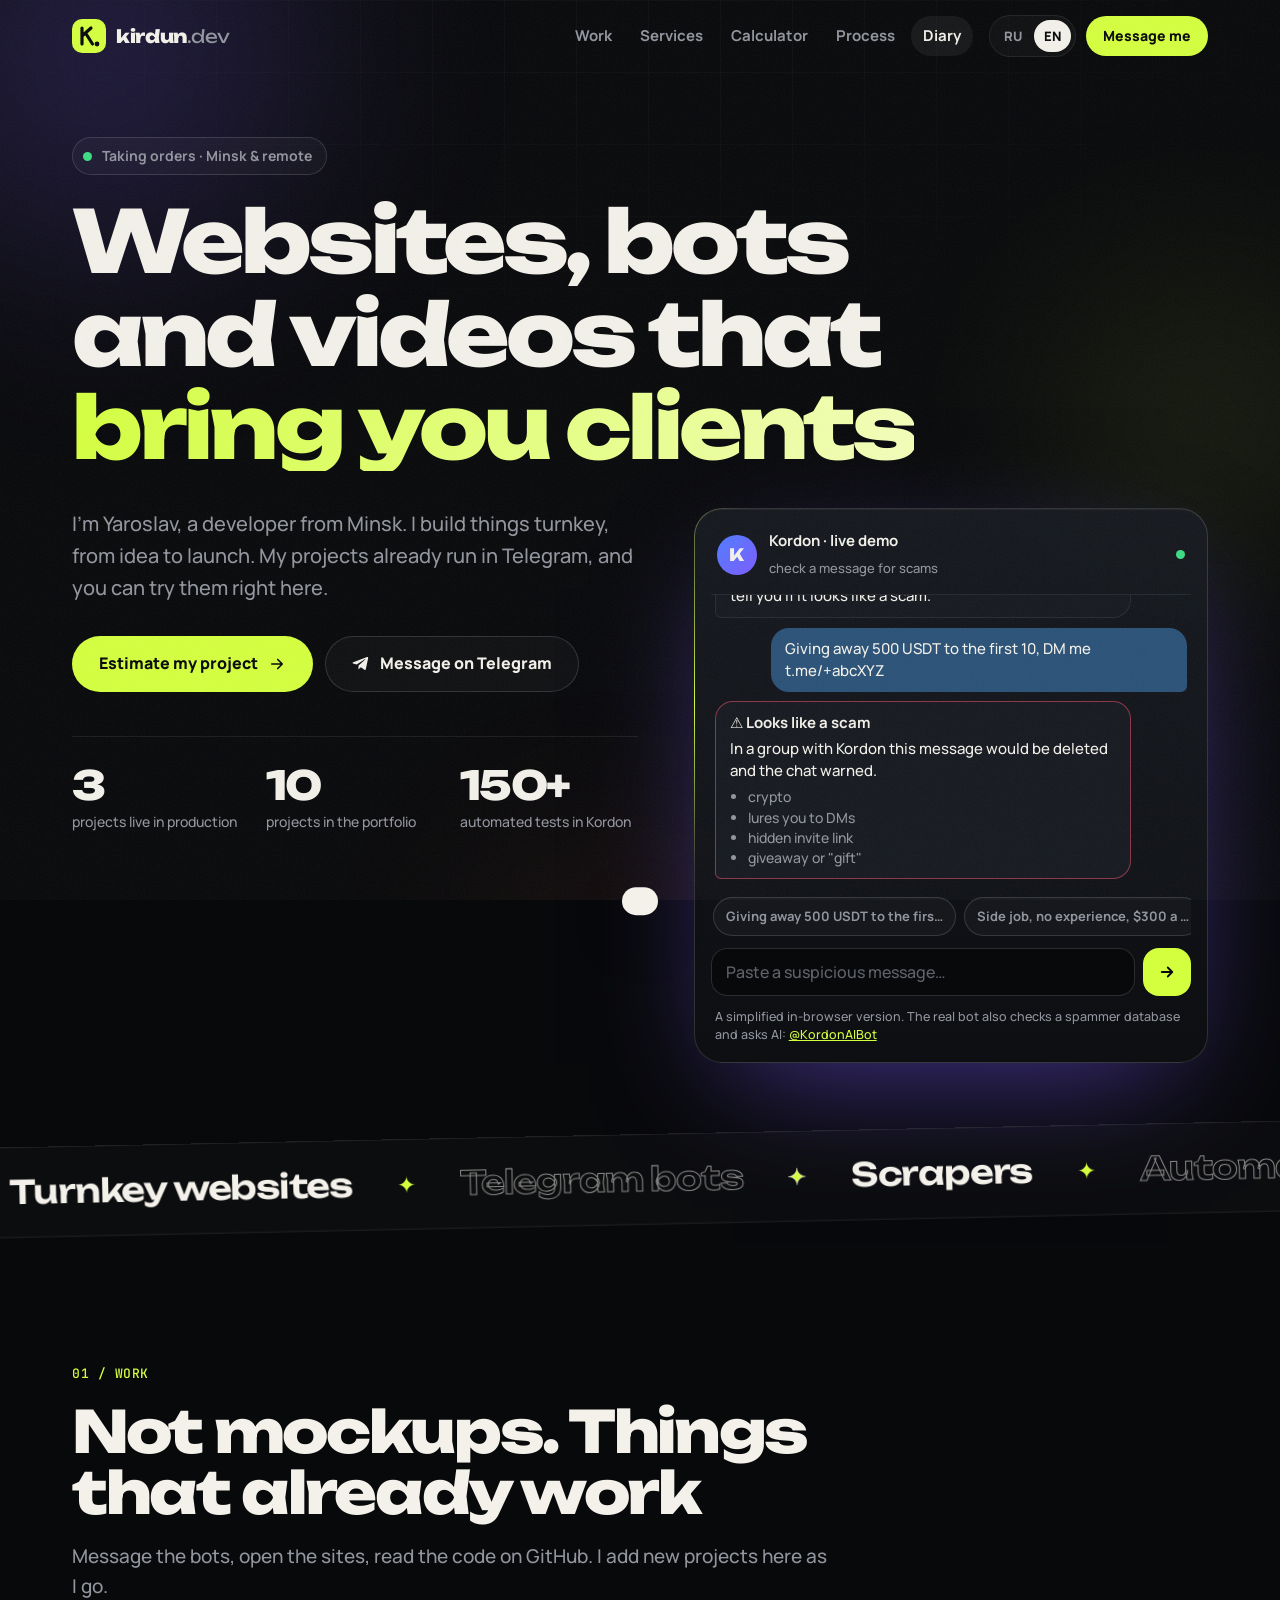
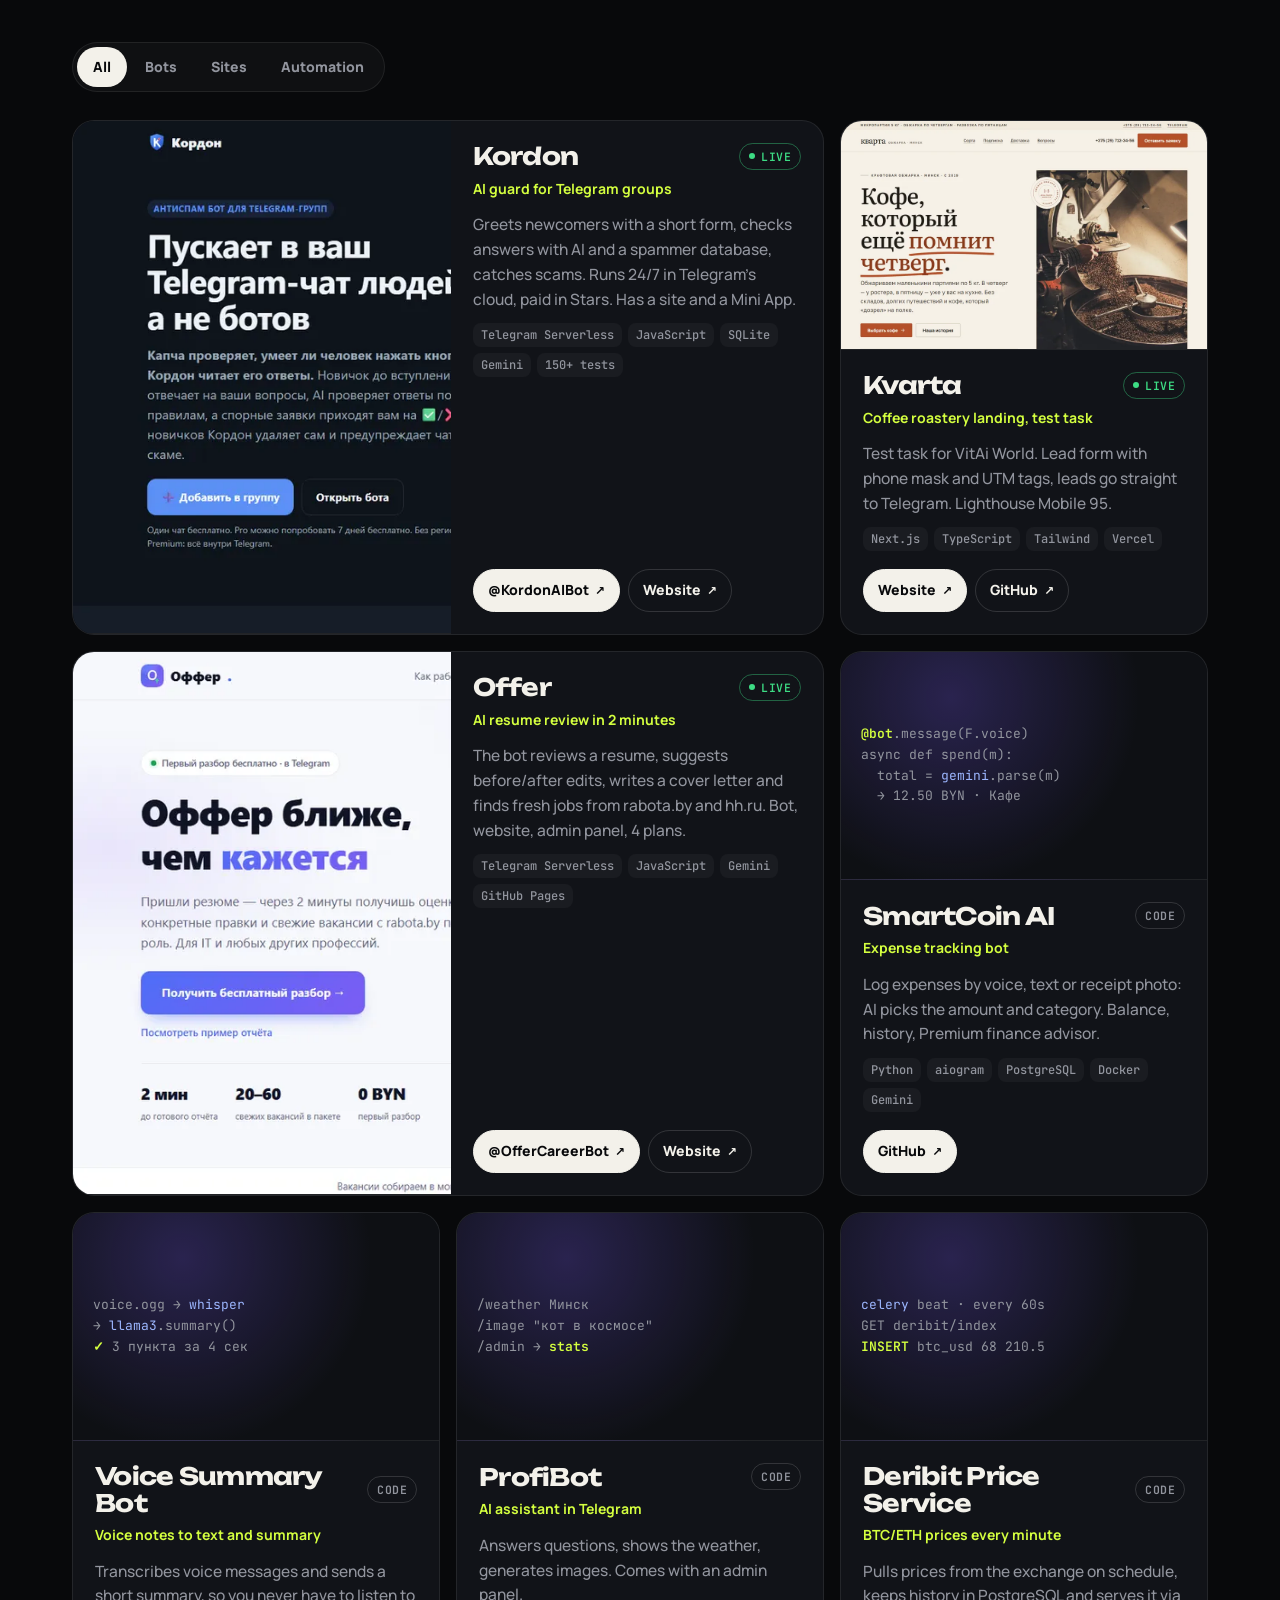
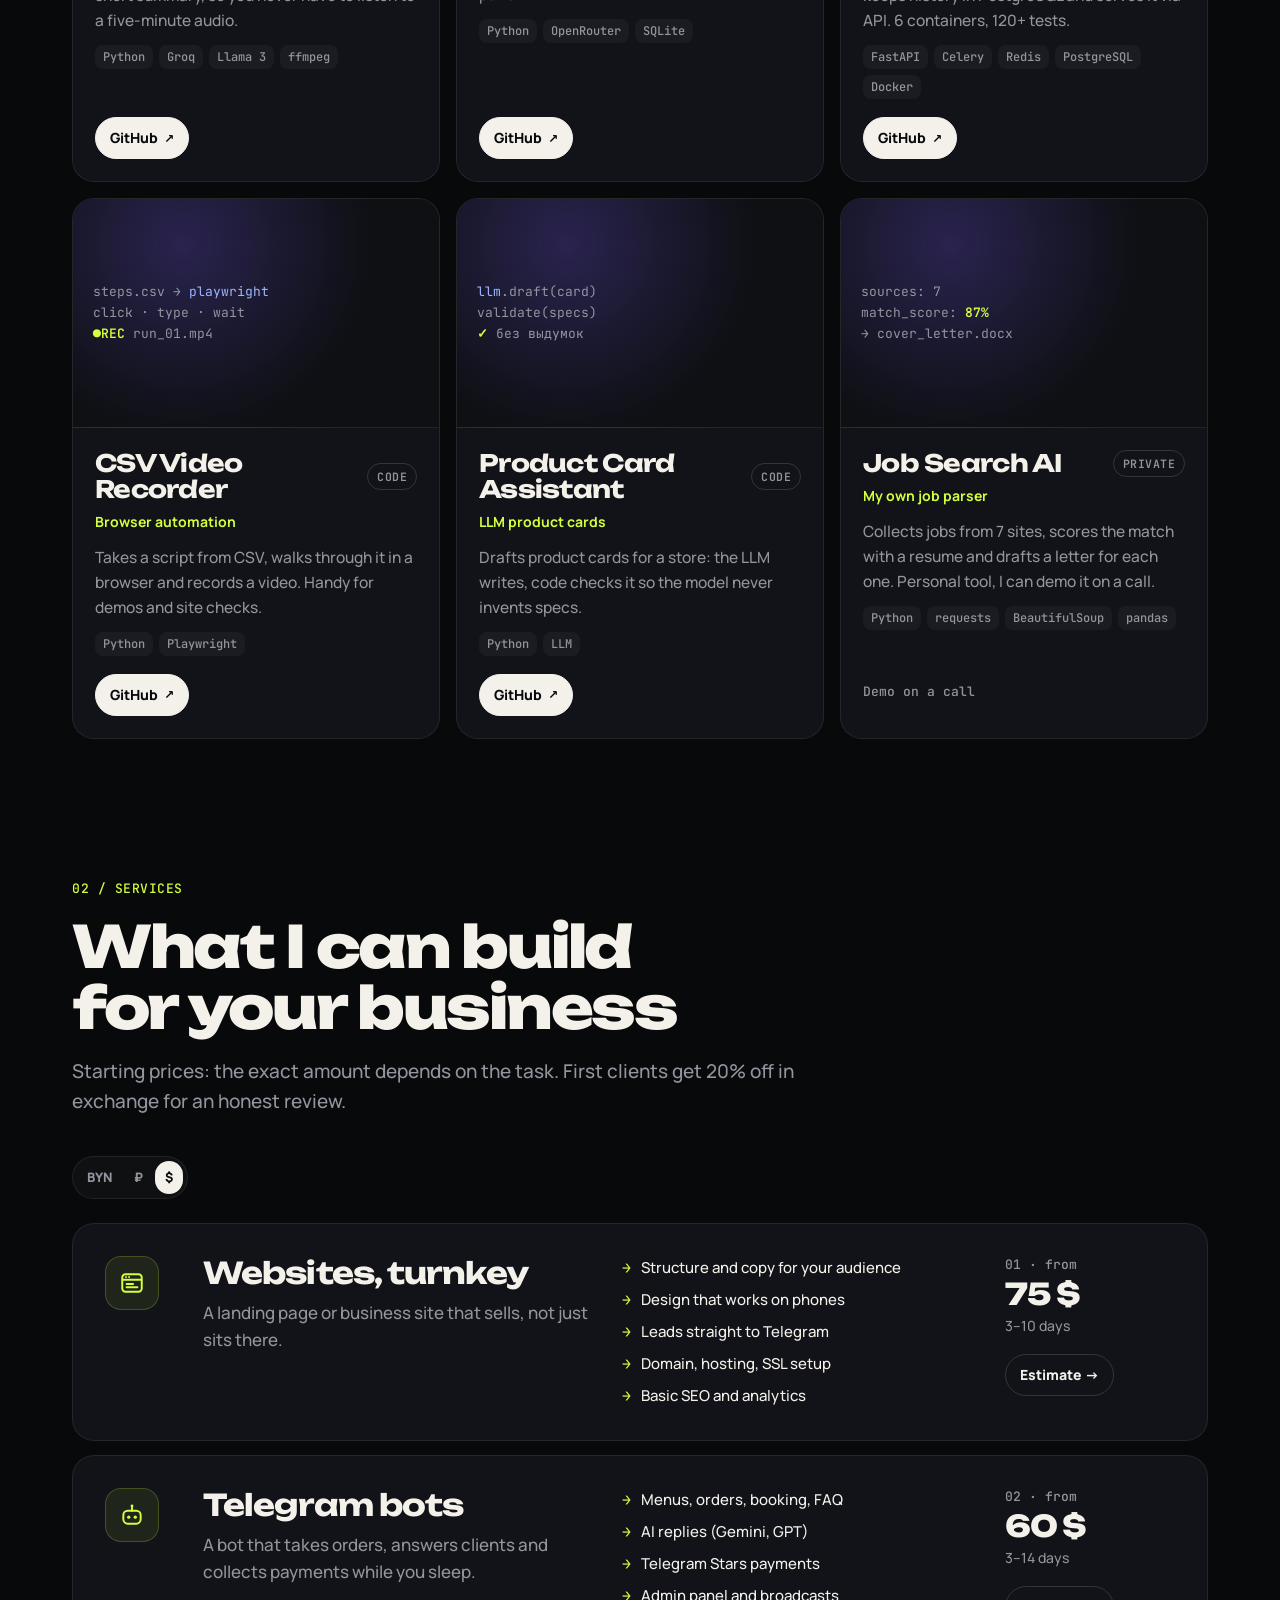
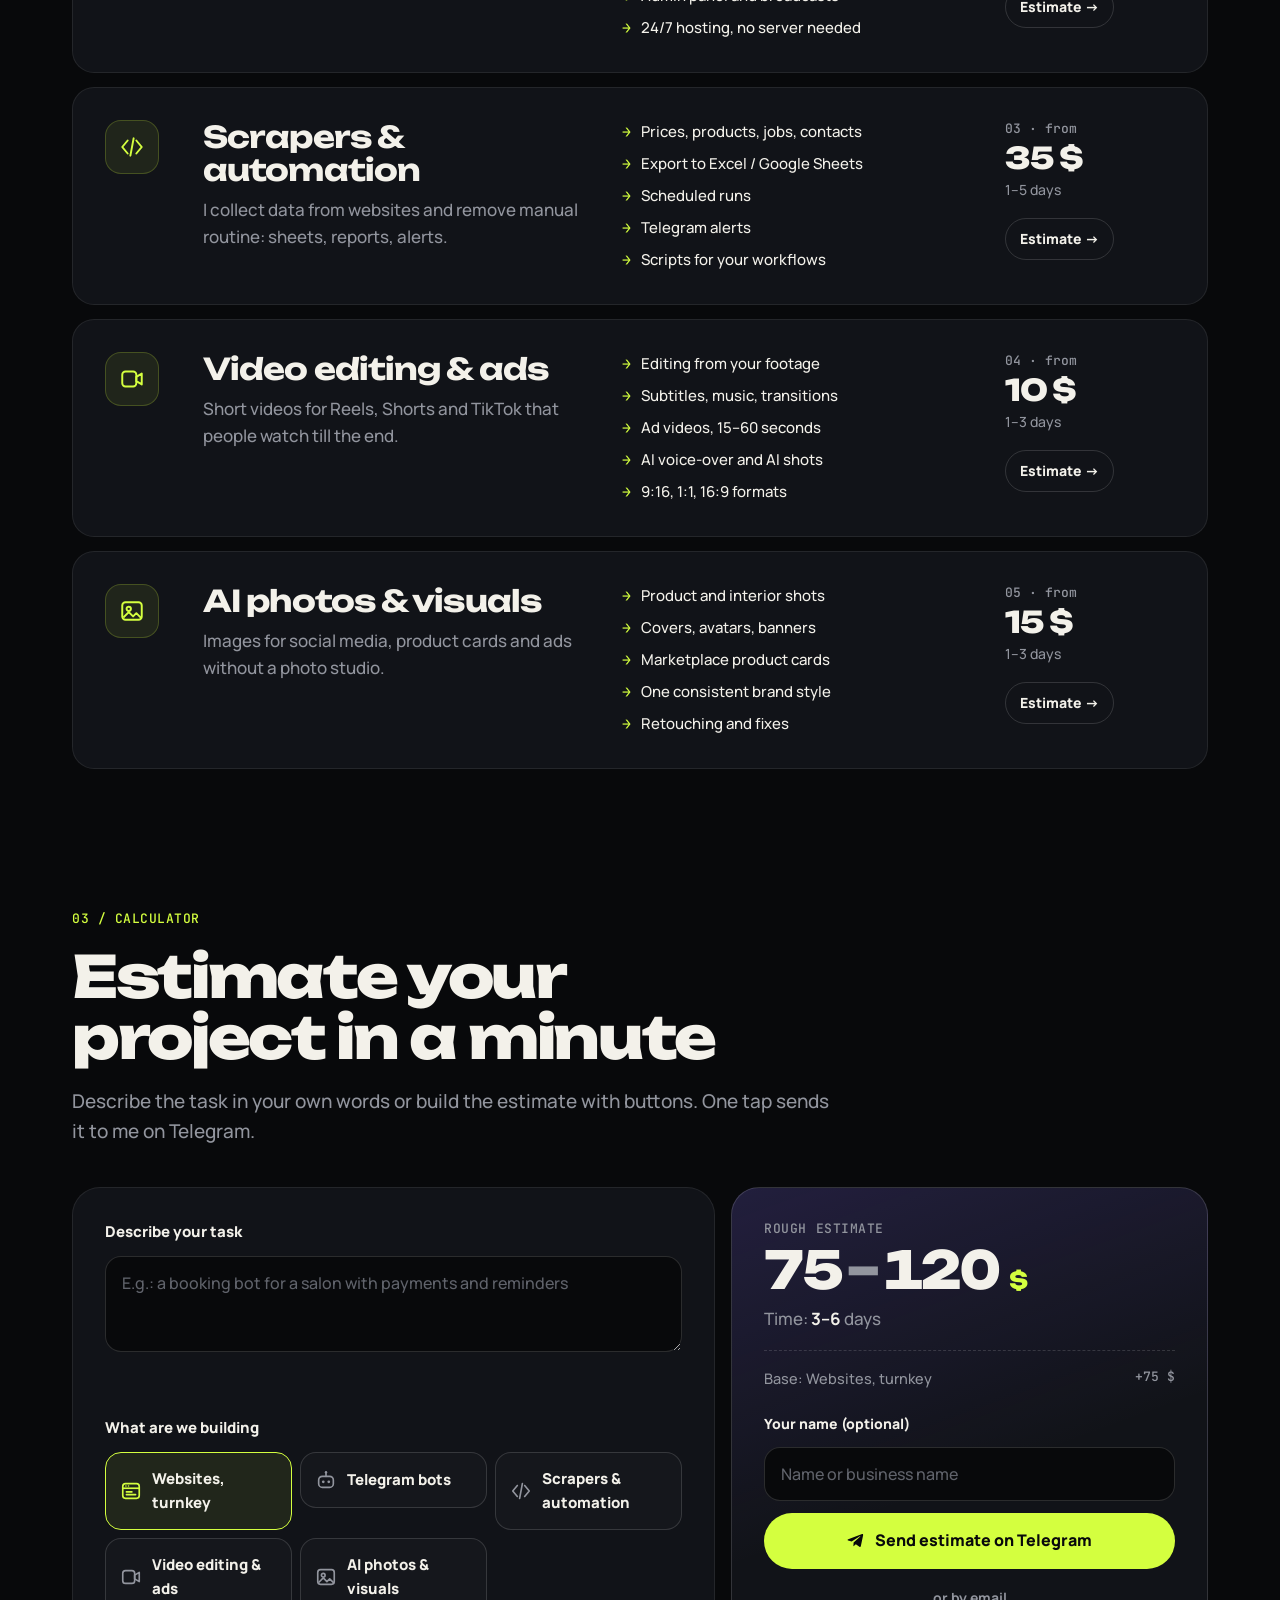
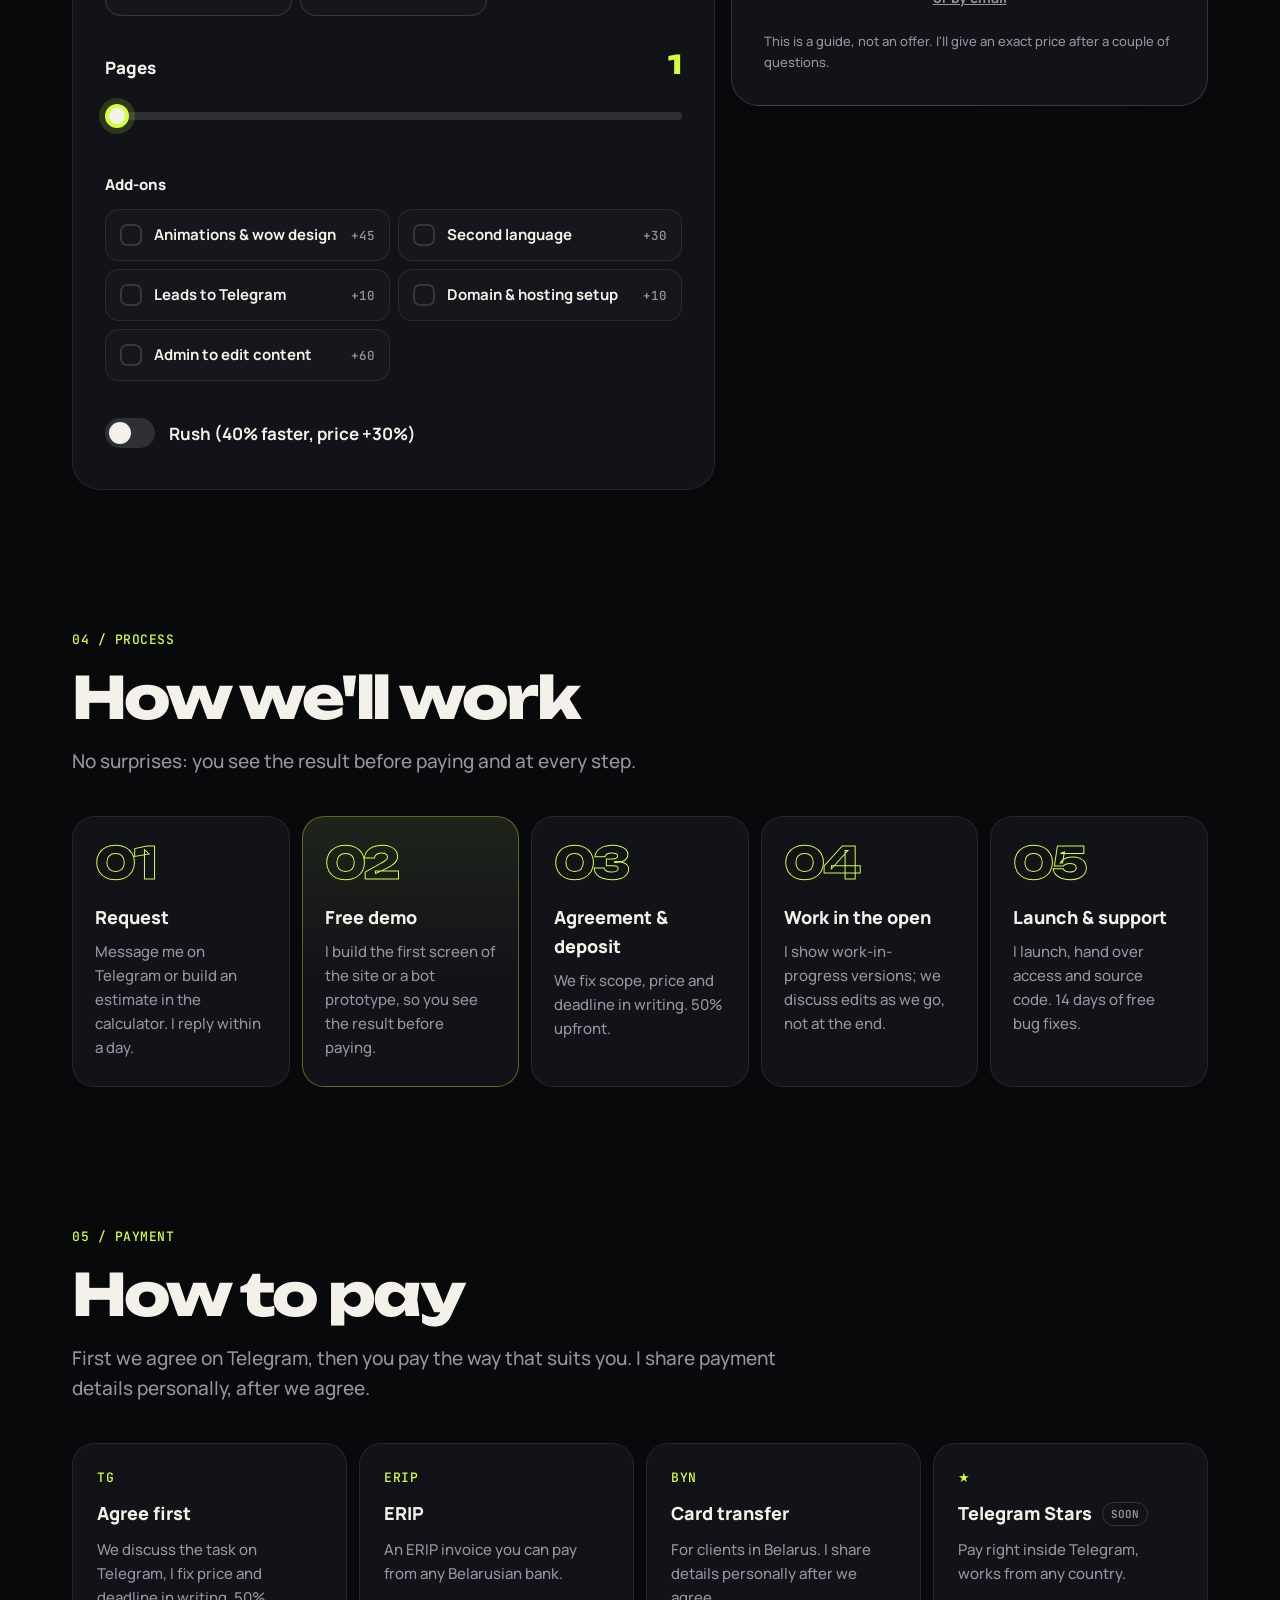
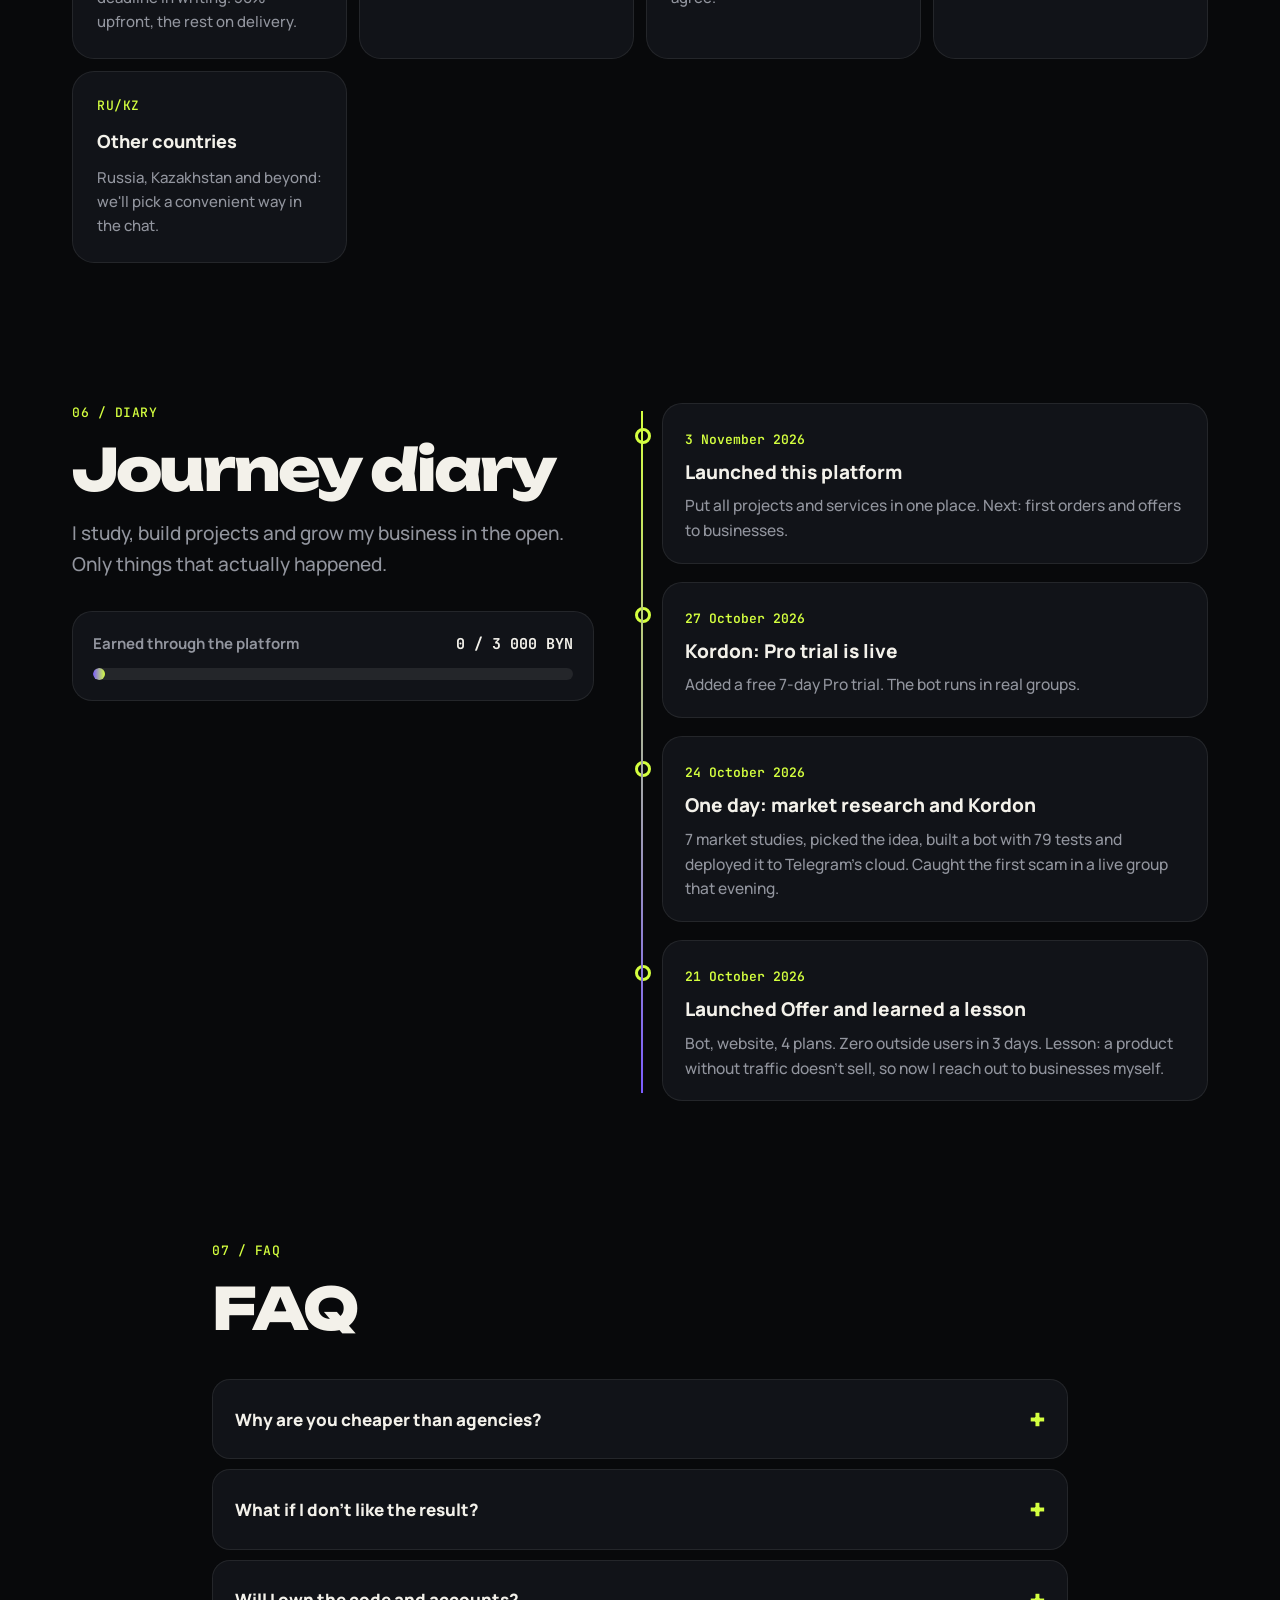
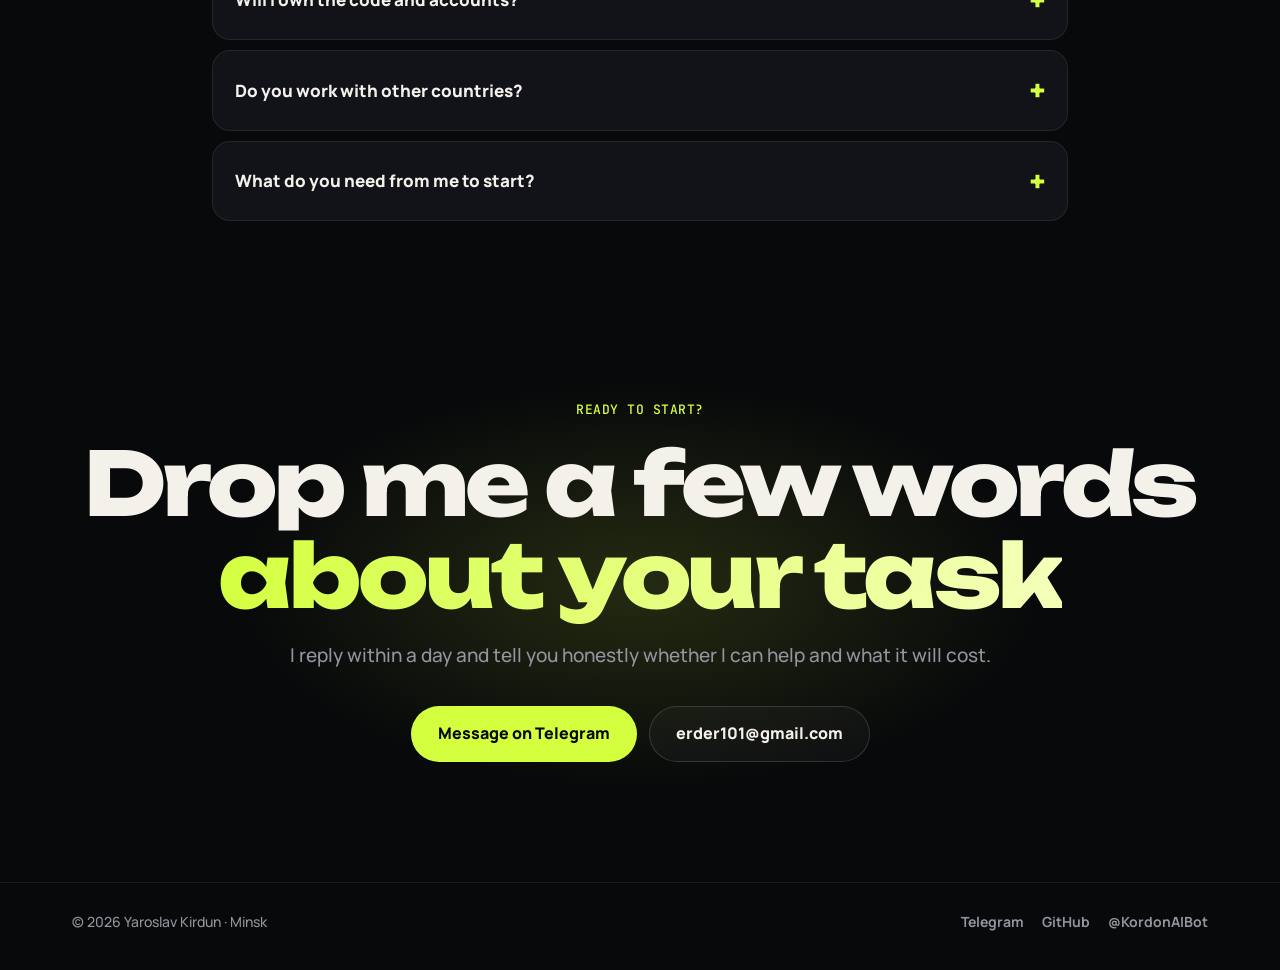
==== index.html @ 689e27d0 "Платформа: портфолио, услуги, калькулятор сметы, заказ в Telegram (RU/EN) Co-Authored-By: Claude Opu" ====
<!doctype html>
<html lang="ru">
<head>
<meta charset="utf-8">
<meta name="viewport" content="width=device-width, initial-scale=1">
<title>Ярослав Кирдун · сайты, Telegram-боты, автоматизация</title>
<meta name="description" content="Делаю сайты под ключ, Telegram-ботов, парсеры, видеоролики и AI-визуал. Живые проекты, честные цены, калькулятор стоимости и заказ в Telegram.">
<meta name="theme-color" content="#08090b">
<meta property="og:type" content="website">
<meta property="og:title" content="Ярослав Кирдун · сайты, боты, автоматизация">
<meta property="og:description" content="Живые проекты, услуги с ценами и калькулятор. Заказ в один клик через Telegram.">
<meta property="og:image" content="https://yarik002.github.io/assets/img/og.png">
<meta property="og:url" content="https://yarik002.github.io/">
<link rel="canonical" href="https://yarik002.github.io/">
<link rel="alternate" hreflang="ru" href="https://yarik002.github.io/">
<link rel="alternate" hreflang="en" href="https://yarik002.github.io/?lang=en">
<meta name="twitter:card" content="summary_large_image">
<link rel="icon" href="assets/img/favicon.svg" type="image/svg+xml">
<link rel="preconnect" href="https://fonts.googleapis.com">
<link rel="preconnect" href="https://fonts.gstatic.com" crossorigin>
<link rel="stylesheet" href="https://fonts.googleapis.com/css2?family=Unbounded:wght@400;600;800&family=Manrope:wght@400;500;700;800&family=JetBrains+Mono:wght@400;600&display=swap">
<link rel="stylesheet" href="assets/css/style.css">
</head>
<body>
<div class="progress" aria-hidden="true"></div>
<div class="bg" aria-hidden="true"><span class="blob b1"></span><span class="blob b2"></span><span class="blob b3"></span><span class="grid-lines"></span></div>
<a class="skip" href="#main" data-i18n="skip">К содержимому</a>

<header class="top">
  <div class="wrap top-in">
    <a class="logo" href="#top" aria-label="На главную">
      <svg width="34" height="34" viewBox="0 0 34 34" aria-hidden="true"><rect width="34" height="34" rx="10" fill="var(--accent)"/><path d="M10 9v16M10 17l9-8M13.5 14l7 11" stroke="#08090b" stroke-width="3.2" stroke-linecap="round" stroke-linejoin="round" fill="none"/><circle cx="25" cy="25" r="2.4" fill="#08090b"/></svg>
      <span><b>kirdun</b><i>.dev</i></span>
    </a>
    <nav class="nav" id="nav" aria-label="Разделы">
      <a href="#work" data-i18n="nav.work">Работы</a>
      <a href="#services" data-i18n="nav.services">Услуги</a>
      <a href="#calc" data-i18n="nav.calc">Калькулятор</a>
      <a href="#process" data-i18n="nav.process">Процесс</a>
      <a href="#diary" data-i18n="nav.diary">Дневник</a>
    </nav>
    <div class="top-actions">
      <div class="langs" role="group" aria-label="Language">
        <button type="button" data-lang="ru" aria-pressed="true">RU</button>
        <button type="button" data-lang="en" aria-pressed="false">EN</button>
      </div>
      <a class="btn btn-sm btn-accent tg-link magnetic" href="https://t.me/usernaaamer" target="_blank" rel="noopener"><span data-i18n="cta.write">Написать</span></a>
      <button class="burger" type="button" aria-expanded="false" aria-controls="nav" aria-label="Меню"><span></span><span></span></button>
    </div>
  </div>
</header>

<main id="main">
<section class="hero" id="top">
  <div class="wrap hero-in">
    <div class="hero-head">
      <p class="pill" id="status"><span class="dot"></span><span data-i18n="hero.status">Принимаю заказы · Минск и онлайн</span></p>
      <h1 class="hero-title">
        <span class="line"><span data-i18n="hero.t1">Сайты, боты</span></span>
        <span class="line"><span data-i18n="hero.t2">и ролики, которые</span></span>
        <span class="line"><span class="accent-word" data-i18n="hero.t3">приводят клиентов</span></span>
      </h1>
    </div>
    <div class="hero-copy">
      <p class="hero-sub" data-i18n="hero.sub">Я Ярослав, разработчик из Минска. Делаю под ключ: от идеи до запуска. Мои проекты уже работают в Telegram, их можно потрогать прямо здесь.</p>
      <div class="hero-cta">
        <a class="btn btn-accent btn-lg magnetic" href="#calc"><span data-i18n="cta.calc">Рассчитать стоимость</span><svg width="18" height="18" viewBox="0 0 24 24" aria-hidden="true"><path d="M5 12h14M13 6l6 6-6 6" stroke="currentColor" stroke-width="2.2" fill="none" stroke-linecap="round" stroke-linejoin="round"/></svg></a>
        <a class="btn btn-ghost btn-lg tg-link" href="https://t.me/usernaaamer" target="_blank" rel="noopener"><svg width="18" height="18" viewBox="0 0 24 24" aria-hidden="true"><path fill="currentColor" d="M21.5 4.2 18.4 19c-.2 1-.9 1.3-1.8.8l-4.8-3.6-2.3 2.2c-.3.3-.5.5-1 .5l.3-4.9 8.9-8c.4-.3-.1-.5-.6-.2L6.2 12.7l-4.7-1.5c-1-.3-1-1 .2-1.5L20.1 2.6c.9-.3 1.6.2 1.4 1.6z"/></svg><span data-i18n="cta.tg">Написать в Telegram</span></a>
      </div>
      <dl class="stats">
        <div><dt class="count" data-to="3">3</dt><dd data-i18n="stat.live">проекта работают в проде</dd></div>
        <div><dt class="count" data-to="10">10</dt><dd data-i18n="stat.port">проектов в портфолио</dd></div>
        <div><dt><span class="count" data-to="150">150</span>+</dt><dd data-i18n="stat.tests">автотестов в Кордоне</dd></div>
      </dl>
    </div>

    <div class="demo" id="demo">
      <div class="demo-head">
        <span class="demo-ava" aria-hidden="true">K</span>
        <div><b data-i18n="demo.title">Кордон · живое демо</b><small data-i18n="demo.sub">проверь сообщение на скам</small></div>
        <span class="live-dot" aria-hidden="true"></span>
      </div>
      <div class="demo-chat" id="demoChat" aria-live="polite"></div>
      <div class="demo-chips" id="demoChips"></div>
      <form class="demo-input" id="demoForm">
        <label class="vh" for="demoMsg" data-i18n="demo.label">Сообщение для проверки</label>
        <input id="demoMsg" name="msg" autocomplete="off" maxlength="300" data-i18n-ph="demo.ph" placeholder="Вставь подозрительное сообщение…">
        <button type="submit" aria-label="Проверить"><svg width="18" height="18" viewBox="0 0 24 24" aria-hidden="true"><path d="M5 12h14M13 6l6 6-6 6" stroke="currentColor" stroke-width="2.4" fill="none" stroke-linecap="round" stroke-linejoin="round"/></svg></button>
      </form>
      <p class="demo-note" data-i18n="demo.note">Упрощённая версия в браузере. Настоящий бот ещё сверяет базу спамеров и спрашивает AI: <a href="https://t.me/KordonAIBot" target="_blank" rel="noopener">@KordonAIBot</a></p>
    </div>
  </div>

  <div class="marquee" aria-hidden="true">
    <div class="marquee-track" id="marquee"></div>
  </div>
</section>

<section class="section" id="work">
  <div class="wrap">
    <div class="sec-head reveal">
      <p class="eyebrow">01 / <span data-i18n="nav.work">Работы</span></p>
      <h2 data-i18n="work.h">Не макеты, а то, что уже работает</h2>
      <p class="sec-lead" data-i18n="work.lead">Ботом можно написать, на сайт зайти, код открыть на GitHub. Новые проекты добавляю сюда по ходу пути.</p>
    </div>
    <div class="filters" role="group" aria-label="Фильтр" id="filters">
      <button type="button" data-f="all" aria-pressed="true" data-i18n="f.all">Все</button>
      <button type="button" data-f="bots" aria-pressed="false" data-i18n="f.bots">Боты</button>
      <button type="button" data-f="sites" aria-pressed="false" data-i18n="f.sites">Сайты</button>
      <button type="button" data-f="auto" aria-pressed="false" data-i18n="f.auto">Автоматизация</button>
    </div>
    <div class="projects" id="projects"></div>
  </div>
</section>

<section class="section" id="services">
  <div class="wrap">
    <div class="sec-head reveal">
      <p class="eyebrow">02 / <span data-i18n="nav.services">Услуги</span></p>
      <h2 data-i18n="srv.h">Что я могу сделать для вашего бизнеса</h2>
      <p class="sec-lead" data-i18n="srv.lead">Цены «от»: точная сумма зависит от задачи. Первым клиентам скидка 20% в обмен на честный отзыв.</p>
    </div>
    <div class="cur" role="group" aria-label="Валюта" id="cur">
      <button type="button" data-cur="BYN" aria-pressed="true">BYN</button>
      <button type="button" data-cur="RUB" aria-pressed="false">₽</button>
      <button type="button" data-cur="USD" aria-pressed="false">$</button>
    </div>
    <div class="services" id="servicesList"></div>
  </div>
</section>

<section class="section calc-sec" id="calc">
  <div class="wrap">
    <div class="sec-head reveal">
      <p class="eyebrow">03 / <span data-i18n="nav.calc">Калькулятор</span></p>
      <h2 data-i18n="calc.h">Посчитайте проект за минуту</h2>
      <p class="sec-lead" data-i18n="calc.lead">Опишите задачу своими словами или соберите смету кнопками. Смета уйдёт мне в Telegram одним нажатием.</p>
    </div>

    <div class="calc reveal">
      <div class="calc-left">
        <div class="brief">
          <label for="brief" class="field-label" data-i18n="calc.brief">Опишите задачу</label>
          <textarea id="brief" name="brief" rows="3" maxlength="800" data-i18n-ph="calc.briefPh" placeholder="Например: нужен бот для записи в салон с оплатой и напоминаниями"></textarea>
          <p class="brief-hint" id="briefHint" aria-live="polite"></p>
        </div>

        <fieldset class="types">
          <legend class="field-label" data-i18n="calc.type">Что делаем</legend>
          <div class="type-grid" id="typeGrid"></div>
        </fieldset>

        <div class="range-wrap" id="rangeWrap">
          <div class="range-top"><label for="rangeInput" id="rangeLabel">Страниц</label><output id="rangeOut" for="rangeInput">1</output></div>
          <input type="range" id="rangeInput" min="1" max="10" value="1">
        </div>

        <fieldset class="opts">
          <legend class="field-label" data-i18n="calc.opts">Что добавить</legend>
          <div class="opt-grid" id="optGrid"></div>
        </fieldset>

        <label class="urgent"><input type="checkbox" id="urgent"><span class="sw" aria-hidden="true"></span><span data-i18n="calc.urgent">Срочно (быстрее на 40%, цена +30%)</span></label>
      </div>

      <aside class="calc-right" aria-live="polite">
        <p class="res-label" data-i18n="calc.result">Примерная смета</p>
        <p class="res-price"><span id="pMin">250</span><span class="dash">–</span><span id="pMax">400</span> <span class="res-cur" id="pCur">BYN</span></p>
        <p class="res-days"><span data-i18n="calc.days">Срок:</span> <b id="pDays">3–6</b> <span data-i18n="calc.daysUnit">дней</span></p>
        <ul class="res-list" id="resList"></ul>
        <form id="orderForm" class="order" novalidate>
          <label for="contact" class="field-label" data-i18n="calc.contact">Как к вам обращаться (необязательно)</label>
          <input id="contact" name="contact" autocomplete="name" maxlength="80" data-i18n-ph="calc.contactPh" placeholder="Имя или название бизнеса">
          <button class="btn btn-accent btn-lg btn-block magnetic" type="submit"><svg width="18" height="18" viewBox="0 0 24 24" aria-hidden="true"><path fill="currentColor" d="M21.5 4.2 18.4 19c-.2 1-.9 1.3-1.8.8l-4.8-3.6-2.3 2.2c-.3.3-.5.5-1 .5l.3-4.9 8.9-8c.4-.3-.1-.5-.6-.2L6.2 12.7l-4.7-1.5c-1-.3-1-1 .2-1.5L20.1 2.6c.9-.3 1.6.2 1.4 1.6z"/></svg><span data-i18n="calc.send">Отправить смету в Telegram</span></button>
          <a class="mail-link" id="mailLink" href="mailto:erder101@gmail.com" data-i18n="calc.mail">или на почту</a>
        </form>
        <p class="res-note" data-i18n="calc.note">Это ориентир, а не оферта. Точную цену назову после пары вопросов.</p>
      </aside>
    </div>
  </div>
</section>

<section class="section" id="process">
  <div class="wrap">
    <div class="sec-head reveal">
      <p class="eyebrow">04 / <span data-i18n="nav.process">Процесс</span></p>
      <h2 data-i18n="proc.h">Как мы будем работать</h2>
      <p class="sec-lead" data-i18n="proc.lead">Без сюрпризов: вы видите результат до оплаты и на каждом шаге.</p>
    </div>
    <ol class="steps" id="steps"></ol>
  </div>
</section>

<section class="section" id="pay">
  <div class="wrap">
    <div class="sec-head reveal">
      <p class="eyebrow">05 / <span data-i18n="pay.eye">Оплата</span></p>
      <h2 data-i18n="pay.h">Как платить</h2>
      <p class="sec-lead" data-i18n="pay.lead">Сначала договариваемся в Telegram, потом оплата удобным способом. Реквизиты присылаю лично, после согласования.</p>
    </div>
    <div class="pay" id="payList"></div>
  </div>
</section>

<section class="section" id="diary">
  <div class="wrap diary-in">
    <div class="sec-head reveal">
      <p class="eyebrow">06 / <span data-i18n="nav.diary">Дневник</span></p>
      <h2 data-i18n="diary.h">Дневник пути</h2>
      <p class="sec-lead" data-i18n="diary.lead">Учусь, делаю проекты и строю своё дело открыто. Тут только то, что было на самом деле.</p>
      <div class="goal" id="goal">
        <div class="goal-top"><span data-i18n="diary.goal">Заработано на платформе</span><b id="goalText">0 / 3000 BYN</b></div>
        <div class="goal-bar"><span id="goalBar"></span></div>
      </div>
    </div>
    <ol class="timeline" id="timeline"></ol>
  </div>
</section>

<section class="section" id="faq">
  <div class="wrap faq-in">
    <div class="sec-head reveal">
      <p class="eyebrow">07 / FAQ</p>
      <h2 data-i18n="faq.h">Частые вопросы</h2>
    </div>
    <div class="faq" id="faqList"></div>
  </div>
</section>

<section class="final" id="contact">
  <div class="wrap final-in reveal">
    <p class="eyebrow" data-i18n="final.eye">Готовы начать?</p>
    <h2 class="final-title"><span data-i18n="final.t1">Напишите пару слов</span><br><span class="accent-word" data-i18n="final.t2">о задаче</span></h2>
    <p class="sec-lead" data-i18n="final.lead">Отвечу в течение дня и скажу честно, смогу ли помочь и сколько это будет стоить.</p>
    <div class="hero-cta center">
      <a class="btn btn-accent btn-lg magnetic tg-link" href="https://t.me/usernaaamer" target="_blank" rel="noopener"><span data-i18n="cta.tg">Написать в Telegram</span></a>
      <a class="btn btn-ghost btn-lg" id="mailBtn" href="mailto:erder101@gmail.com">erder101@gmail.com</a>
    </div>
  </div>
</section>
</main>

<footer class="foot">
  <div class="wrap foot-in">
    <p>© <span id="year">2026</span> <span id="fname">Ярослав Кирдун</span> · <span data-i18n="foot.city">Минск</span></p>
    <p class="foot-links">
      <a class="tg-link" href="https://t.me/usernaaamer" target="_blank" rel="noopener">Telegram</a>
      <a href="https://github.com/Yarik002" target="_blank" rel="noopener">GitHub</a>
      <a href="https://t.me/KordonAIBot" target="_blank" rel="noopener">@KordonAIBot</a>
    </p>
  </div>
</footer>

<a class="calc-bar" id="calcBar" href="#orderForm" aria-hidden="true" tabindex="-1"><span id="barPrice">250–400 BYN</span><b data-i18n="calc.bar">К заявке ↓</b></a>
<div class="toast" id="toast" role="status" aria-live="polite"></div>
<noscript><p class="noscript">Включите JavaScript или напишите напрямую: <a href="https://t.me/usernaaamer">t.me/usernaaamer</a></p></noscript>

<svg width="0" height="0" style="position:absolute" aria-hidden="true">
  <symbol id="i-site" viewBox="0 0 24 24"><rect x="3" y="4" width="18" height="16" rx="3" fill="none" stroke="currentColor" stroke-width="1.8"/><path d="M3 9h18" stroke="currentColor" stroke-width="1.8"/><circle cx="6.5" cy="6.5" r=".9" fill="currentColor"/><circle cx="9.3" cy="6.5" r=".9" fill="currentColor"/><path d="M7 13h6M7 16h10" stroke="currentColor" stroke-width="1.8" stroke-linecap="round"/></symbol>
  <symbol id="i-bot" viewBox="0 0 24 24"><rect x="4" y="8" width="16" height="12" rx="4" fill="none" stroke="currentColor" stroke-width="1.8"/><path d="M12 4v4" stroke="currentColor" stroke-width="1.8" stroke-linecap="round"/><circle cx="12" cy="3.5" r="1.3" fill="currentColor"/><circle cx="9" cy="14" r="1.5" fill="currentColor"/><circle cx="15" cy="14" r="1.5" fill="currentColor"/></symbol>
  <symbol id="i-parser" viewBox="0 0 24 24"><path d="M8 6 3 12l5 6M16 6l5 6-5 6" fill="none" stroke="currentColor" stroke-width="1.8" stroke-linecap="round" stroke-linejoin="round"/><path d="M13.5 4 10.5 20" stroke="currentColor" stroke-width="1.8" stroke-linecap="round"/></symbol>
  <symbol id="i-video" viewBox="0 0 24 24"><rect x="3" y="5" width="13" height="14" rx="3" fill="none" stroke="currentColor" stroke-width="1.8"/><path d="m16 10 5-3v10l-5-3z" fill="none" stroke="currentColor" stroke-width="1.8" stroke-linejoin="round"/></symbol>
  <symbol id="i-visual" viewBox="0 0 24 24"><rect x="3" y="4" width="18" height="16" rx="3" fill="none" stroke="currentColor" stroke-width="1.8"/><circle cx="9" cy="10" r="2" fill="none" stroke="currentColor" stroke-width="1.8"/><path d="m4 18 5-5 4 4 3-3 5 5" fill="none" stroke="currentColor" stroke-width="1.8" stroke-linejoin="round"/></symbol>
</svg>

<script src="assets/js/config.js"></script>
<script src="assets/js/data.js"></script>
<script src="assets/js/main.js"></script>
</body>
</html>
---- assets/css/style.css ----
:root {
  color-scheme: dark;
  --bg: #08090b;
  --bg-2: #0e1014;
  --card: #111318;
  --card-2: #161920;
  --line: rgba(255, 255, 255, .08);
  --line-2: rgba(255, 255, 255, .14);
  --text: #f3f1ea;
  --muted: #92959e;
  --accent: #d4ff3f;
  --accent-ink: #08090b;
  --violet: #7b5cff;
  --hot: #ff6a3d;
  --ok: #3ddc84;
  --bad: #ff5470;
  --r: 22px;
  --max: 1200px;
  --display: "Unbounded", "Manrope", system-ui, sans-serif;
  --body: "Manrope", system-ui, -apple-system, "Segoe UI", Roboto, sans-serif;
  --mono: "JetBrains Mono", ui-monospace, Consolas, monospace;
  --ease: cubic-bezier(.2, .8, .2, 1);
}

*, *::before, *::after { box-sizing: border-box; }
html { -webkit-text-size-adjust: 100%; scroll-behavior: smooth; scroll-padding-top: 84px; }
body {
  margin: 0; background: var(--bg); color: var(--text);
  font: 500 17px/1.6 var(--body); overflow-x: clip; overflow-wrap: break-word;
  -webkit-font-smoothing: antialiased;
}
img { max-width: 100%; display: block; }
a { color: inherit; }
button { font: inherit; color: inherit; cursor: pointer; }
:focus-visible { outline: 2px solid var(--accent); outline-offset: 3px; border-radius: 8px; }
::selection { background: var(--accent); color: var(--accent-ink); }
.wrap { max-width: var(--max); margin: 0 auto; padding: 0 16px; }
@media (min-width: 720px) { .wrap { padding: 0 32px; } }
.vh { position: absolute; width: 1px; height: 1px; margin: -1px; padding: 0; border: 0; overflow: hidden; clip-path: inset(50%); white-space: nowrap; }
.skip { position: absolute; left: 16px; top: -60px; z-index: 100; background: var(--accent); color: var(--accent-ink); padding: 10px 14px; border-radius: 10px; font-weight: 800; text-decoration: none; }
.skip:focus { top: 12px; }
.noscript { text-align: center; padding: 20px; }

/* ---------- background ---------- */
.bg { position: fixed; inset: 0; z-index: -1; overflow: hidden; pointer-events: none; }
.blob { position: absolute; border-radius: 50%; filter: blur(90px); opacity: .5; will-change: transform; }
.b1 { width: 52vmax; height: 52vmax; left: -18vmax; top: -22vmax; background: radial-gradient(circle, rgba(123, 92, 255, .55), transparent 65%); animation: drift1 26s ease-in-out infinite alternate; }
.b2 { width: 40vmax; height: 40vmax; right: -14vmax; top: 18vh; background: radial-gradient(circle, rgba(212, 255, 63, .22), transparent 65%); animation: drift2 32s ease-in-out infinite alternate; }
.b3 { width: 38vmax; height: 38vmax; left: 30vw; bottom: -26vmax; background: radial-gradient(circle, rgba(255, 106, 61, .22), transparent 65%); animation: drift1 38s ease-in-out infinite alternate-reverse; }
@keyframes drift1 { to { transform: translate3d(12vw, 10vh, 0) scale(1.15); } }
@keyframes drift2 { to { transform: translate3d(-14vw, 16vh, 0) scale(.9); } }
.grid-lines {
  position: absolute; inset: 0;
  background-image: linear-gradient(var(--line) 1px, transparent 1px), linear-gradient(90deg, var(--line) 1px, transparent 1px);
  background-size: 72px 72px; opacity: .35;
  mask-image: radial-gradient(ellipse 80% 60% at 50% 0%, #000 20%, transparent 75%);
}
body::after {
  content: ""; position: fixed; inset: 0; z-index: 90; pointer-events: none; opacity: .06;
  background-image: url("data:image/svg+xml,%3Csvg xmlns='http://www.w3.org/2000/svg' width='160' height='160'%3E%3Cfilter id='n'%3E%3CfeTurbulence type='fractalNoise' baseFrequency='.9' numOctaves='3' stitchTiles='stitch'/%3E%3C/filter%3E%3Crect width='100%25' height='100%25' filter='url(%23n)'/%3E%3C/svg%3E");
}

/* ---------- progress ---------- */
.progress { position: fixed; left: 0; top: 0; z-index: 80; width: 100%; height: 3px; background: linear-gradient(90deg, var(--violet), var(--accent)); transform: scaleX(0); transform-origin: 0 50%; }
@media (prefers-reduced-motion: no-preference) {
  @supports (animation-timeline: scroll()) {
    @keyframes grow-progress { to { transform: scaleX(1); } }
    .progress { animation: grow-progress auto linear both; animation-timeline: scroll(root); }
  }
}

/* ---------- header ---------- */
.top { position: sticky; top: 0; z-index: 50; transition: background .3s, border-color .3s, backdrop-filter .3s; border-bottom: 1px solid transparent; }
.top.scrolled { background: rgba(8, 9, 11, .72); backdrop-filter: blur(16px) saturate(140%); -webkit-backdrop-filter: blur(16px) saturate(140%); border-bottom-color: var(--line); }
.top-in { display: flex; align-items: center; gap: 16px; height: 72px; }
.logo { display: flex; align-items: center; gap: 10px; text-decoration: none; font-family: var(--display); font-size: 18px; letter-spacing: -.02em; }
.logo b { font-weight: 800; }
.logo i { font-style: normal; color: var(--muted); font-weight: 400; }
.logo svg { transition: transform .5s var(--ease); }
.logo:hover svg { transform: rotate(-8deg) scale(1.06); }
.nav { display: flex; gap: 4px; margin-left: auto; }
.nav a { text-decoration: none; color: var(--muted); font-weight: 700; font-size: 15px; padding: 8px 12px; border-radius: 99px; transition: color .2s, background .2s; }
.nav a:hover, .nav a.active { color: var(--text); background: rgba(255, 255, 255, .06); }
.top-actions { display: flex; align-items: center; gap: 10px; }
.langs, .cur, .filters { display: inline-flex; gap: 2px; padding: 4px; border: 1px solid var(--line); border-radius: 99px; background: rgba(255, 255, 255, .03); }
.langs button, .cur button, .filters button { border: 0; background: none; color: var(--muted); font-weight: 800; font-size: 13px; padding: 6px 10px; border-radius: 99px; min-height: 32px; transition: color .2s, background .25s; }
.langs button[aria-pressed="true"], .cur button[aria-pressed="true"], .filters button[aria-pressed="true"] { background: var(--text); color: var(--bg); }
.langs button:hover:not([aria-pressed="true"]), .cur button:hover:not([aria-pressed="true"]), .filters button:hover:not([aria-pressed="true"]) { color: var(--text); }
.burger { display: none; width: 44px; height: 44px; border: 1px solid var(--line); border-radius: 14px; background: rgba(255, 255, 255, .03); position: relative; }
.burger span { position: absolute; left: 13px; right: 13px; height: 2px; background: var(--text); border-radius: 2px; transition: transform .3s var(--ease); }
.burger span:first-child { top: 17px; } .burger span:last-child { top: 25px; }
.burger[aria-expanded="true"] span:first-child { transform: translateY(4px) rotate(45deg); }
.burger[aria-expanded="true"] span:last-child { transform: translateY(-4px) rotate(-45deg); }

@media (max-width: 960px) {
  .burger { display: block; }
  .top-actions { margin-left: auto; }
  .top-actions .btn-sm { display: none; }
  .nav {
    position: fixed; left: 0; right: 0; top: 72px; flex-direction: column; gap: 0; margin: 0;
    padding: 12px 16px 24px; background: rgba(8, 9, 11, .96); backdrop-filter: blur(16px); border-bottom: 1px solid var(--line);
    transform: translateY(-12px); opacity: 0; visibility: hidden; transition: transform .3s var(--ease), opacity .3s, visibility 0s .3s;
  }
  .nav.open { transform: none; opacity: 1; visibility: visible; transition: transform .3s var(--ease), opacity .3s; }
  .nav a { font-family: var(--display); font-size: 22px; padding: 14px 4px; border-radius: 0; border-bottom: 1px solid var(--line); color: var(--text); }
}

/* ---------- buttons ---------- */
.btn {
  --mx: 0px; --my: 0px;
  display: inline-flex; align-items: center; justify-content: center; gap: 10px;
  text-decoration: none; font-weight: 800; border: 1px solid transparent; border-radius: 99px;
  padding: 12px 20px; min-height: 48px; position: relative; isolation: isolate; overflow: hidden;
  transform: translate(var(--mx), var(--my)); transition: transform .35s var(--ease), background .25s, color .25s, border-color .25s, box-shadow .3s;
}
.btn-sm { min-height: 40px; padding: 8px 16px; font-size: 14px; }
.btn-lg { min-height: 56px; padding: 14px 26px; font-size: 16px; }
.btn-block { width: 100%; }
.btn-accent { background: var(--accent); color: var(--accent-ink); box-shadow: 0 0 0 0 rgba(212, 255, 63, .0); }
.btn-accent::before { content: ""; position: absolute; inset: 0; z-index: -1; background: linear-gradient(110deg, transparent 30%, rgba(255, 255, 255, .55) 50%, transparent 70%); transform: translateX(-120%); transition: transform .7s var(--ease); }
.btn-accent:hover { box-shadow: 0 10px 40px -8px rgba(212, 255, 63, .55); }
.btn-accent:hover::before { transform: translateX(120%); }
.btn-ghost { border-color: var(--line-2); background: rgba(255, 255, 255, .03); }
.btn-ghost:hover { border-color: var(--text); background: rgba(255, 255, 255, .07); }
.btn svg { flex: none; transition: transform .3s var(--ease); }
.btn:hover svg { transform: translateX(3px); }
.btn:active { transform: translate(var(--mx), var(--my)) scale(.97); }

/* ---------- hero ---------- */
.hero { padding: 40px 0 0; position: relative; overflow-x: clip; }
.hero-in { display: grid; gap: 0 56px; align-items: start; }
.hero-copy { margin-bottom: 48px; }
@media (min-width: 1000px) {
  .hero-in { grid-template-columns: 1.1fr 1fr; padding-top: 24px; }
  .hero-head { grid-column: 1 / -1; }
  .hero-copy { margin: 8px 0 0; }
  .demo { margin-top: 8px; }
}
.pill { display: inline-flex; align-items: center; gap: 10px; margin: 0 0 22px; padding: 7px 14px 7px 10px; border: 1px solid var(--line-2); border-radius: 99px; font-size: 14px; font-weight: 700; color: var(--muted); background: rgba(255, 255, 255, .03); }
.pill .dot, .live-dot { width: 9px; height: 9px; border-radius: 50%; background: var(--ok); box-shadow: 0 0 0 0 rgba(61, 220, 132, .6); animation: ping 2s infinite; flex: none; }
.pill.closed .dot { background: var(--hot); animation: none; }
@keyframes ping { 70% { box-shadow: 0 0 0 9px rgba(61, 220, 132, 0); } 100% { box-shadow: 0 0 0 0 rgba(61, 220, 132, 0); } }
.hero-title { font-family: var(--display); font-weight: 800; font-size: clamp(38px, 8.4vw, 86px); line-height: 1.02; letter-spacing: -.045em; margin: 0 0 24px; text-wrap: balance; }
.hero-title .line { display: block; overflow: hidden; padding-bottom: .06em; }
.hero-title .line > span { display: inline-block; animation: rise 1s var(--ease) both; }
.hero-title .line:nth-child(2) > span { animation-delay: .1s; }
.hero-title .line:nth-child(3) > span { animation-delay: .2s; }
@keyframes rise { from { transform: translateY(105%); opacity: 0; } }
.accent-word { color: var(--accent); background: linear-gradient(100deg, var(--accent) 0%, #f4ffb8 45%, var(--accent) 60%); background-size: 220% 100%; -webkit-background-clip: text; background-clip: text; -webkit-text-fill-color: transparent; animation: shine 6s linear infinite; }
@keyframes shine { to { background-position: -220% 0; } }
.hero-sub { font-size: clamp(17px, 2vw, 20px); color: var(--muted); max-width: 34em; margin: 0 0 32px; animation: fade-up .9s .35s var(--ease) both; }
.hero-cta { display: flex; flex-wrap: wrap; gap: 12px; animation: fade-up .9s .45s var(--ease) both; }
.hero-cta.center { justify-content: center; }
@keyframes fade-up { from { opacity: 0; transform: translateY(18px); } }
.stats { display: grid; grid-template-columns: repeat(3, 1fr); gap: 16px; margin: 44px 0 0; padding-top: 28px; border-top: 1px solid var(--line); animation: fade-up .9s .55s var(--ease) both; }
.stats div { margin: 0; }
.stats dt { font-family: var(--display); font-weight: 800; font-size: clamp(26px, 4vw, 40px); letter-spacing: -.04em; line-height: 1; }
.stats dd { margin: 8px 0 0; color: var(--muted); font-size: 14px; line-height: 1.35; }

/* demo chat */
.demo {
  position: relative; border-radius: 28px; padding: 16px; animation: fade-up 1s .5s var(--ease) both; background: linear-gradient(180deg, rgba(22, 25, 32, .92), rgba(14, 16, 20, .92));
  border: 1px solid var(--line-2); box-shadow: 0 40px 120px -40px rgba(123, 92, 255, .6), inset 0 1px 0 rgba(255, 255, 255, .06);
}
.demo::before { content: ""; position: absolute; inset: -1px; border-radius: inherit; padding: 1px; background: conic-gradient(from var(--ang, 0deg), transparent 0 70%, var(--accent) 80%, transparent 90%); -webkit-mask: linear-gradient(#000 0 0) content-box, linear-gradient(#000 0 0); -webkit-mask-composite: xor; mask-composite: exclude; animation: spin 6s linear infinite; pointer-events: none; }
@property --ang { syntax: "<angle>"; inherits: false; initial-value: 0deg; }
@keyframes spin { to { --ang: 360deg; } }
.demo-head { display: flex; align-items: center; gap: 12px; padding: 4px 6px 14px; border-bottom: 1px solid var(--line); }
.demo-head b { display: block; font-size: 15px; }
.demo-head small { color: var(--muted); font-size: 13px; }
.demo-head .live-dot { margin-left: auto; }
.demo-ava { width: 40px; height: 40px; border-radius: 50%; display: grid; place-items: center; background: linear-gradient(135deg, #4f7cff, var(--violet)); font-family: var(--display); font-weight: 800; }
.demo-chat { display: flex; flex-direction: column; gap: 10px; padding: 16px 4px; min-height: 236px; max-height: 300px; overflow-y: auto; scrollbar-width: thin; }
.msg { max-width: 88%; padding: 10px 14px; border-radius: 18px; font-size: 15px; line-height: 1.45; animation: pop .45s var(--ease) both; }
.msg.user { align-self: flex-end; background: #2b5278; border-bottom-right-radius: 6px; }
.msg.bot { align-self: flex-start; background: var(--card-2); border: 1px solid var(--line); border-bottom-left-radius: 6px; }
.msg.bot.bad { border-color: rgba(255, 84, 112, .5); }
.msg.bot.ok { border-color: rgba(61, 220, 132, .45); }
.msg b { display: block; margin-bottom: 4px; }
.msg ul { margin: 6px 0 0; padding-left: 18px; color: var(--muted); font-size: 14px; }
.typing { display: inline-flex; gap: 4px; padding: 14px 16px; }
.typing i { width: 7px; height: 7px; border-radius: 50%; background: var(--muted); animation: blink 1s infinite; }
.typing i:nth-child(2) { animation-delay: .15s; } .typing i:nth-child(3) { animation-delay: .3s; }
@keyframes blink { 50% { opacity: .25; transform: translateY(-2px); } }
@keyframes pop { from { opacity: 0; transform: translateY(10px) scale(.96); } }
.demo-chips { display: flex; gap: 8px; overflow-x: auto; padding: 2px 2px 12px; scrollbar-width: none; }
.demo-chips button { flex: none; border: 1px solid var(--line-2); background: rgba(255, 255, 255, .03); border-radius: 99px; padding: 8px 12px; font-size: 13px; font-weight: 700; color: var(--muted); transition: color .2s, border-color .2s; min-height: 36px; }
.demo-chips button:hover { color: var(--text); border-color: var(--text); }
.demo-input { display: flex; gap: 8px; }
.demo-input input { flex: 1; min-width: 0; min-height: 48px; border-radius: 16px; border: 1px solid var(--line-2); background: var(--bg); color: var(--text); padding: 0 14px; font: 500 16px var(--body); }
.demo-input input:focus { outline: none; border-color: var(--accent); }
.demo-input button { width: 48px; flex: none; border: 0; border-radius: 16px; background: var(--accent); color: var(--accent-ink); display: grid; place-items: center; transition: transform .2s; }
.demo-input button:hover { transform: scale(1.06); }
.demo-note { margin: 12px 4px 2px; color: var(--muted); font-size: 12.5px; line-height: 1.45; }
.demo-note a { color: var(--accent); }

/* marquee */
.marquee { margin-top: 72px; border-block: 1px solid var(--line); overflow: hidden; padding: 18px 0; background: rgba(255, 255, 255, .015); transform: rotate(-1.2deg) scale(1.02); }
.marquee-track { display: flex; width: max-content; animation: marquee 40s linear infinite; }
.marquee:hover .marquee-track { animation-play-state: paused; }
.marquee-track span { font-family: var(--display); font-weight: 600; font-size: clamp(20px, 3vw, 32px); letter-spacing: -.02em; padding: 0 22px; white-space: nowrap; display: inline-flex; align-items: center; gap: 44px; }
.marquee-track span::after { content: "✦"; color: var(--accent); font-size: .7em; }
.marquee-track span:nth-child(even) { color: transparent; -webkit-text-stroke: 1px rgba(243, 241, 234, .55); }
@keyframes marquee { to { transform: translateX(-50%); } }

/* ---------- sections ---------- */
.section { padding: clamp(80px, 12vw, 140px) 0 0; }
.sec-head { max-width: 760px; margin-bottom: 40px; }
.eyebrow { font-family: var(--mono); font-size: 13px; color: var(--accent); letter-spacing: .04em; text-transform: uppercase; margin: 0 0 16px; }
.section h2, .final-title { font-family: var(--display); font-weight: 800; font-size: clamp(30px, 5.4vw, 58px); line-height: 1.05; letter-spacing: -.04em; margin: 0 0 18px; text-wrap: balance; }
.sec-lead { color: var(--muted); font-size: clamp(16px, 1.8vw, 19px); margin: 0; max-width: 40em; }

/* reveal: scroll-driven where supported, IO fallback adds .in */
.reveal { opacity: 1; }
@media (prefers-reduced-motion: no-preference) {
  .js .reveal:not(.in) { opacity: 0; transform: translateY(36px); }
  .js .reveal { transition: opacity .9s var(--ease), transform .9s var(--ease); }
  @supports ((animation-timeline: view()) and (animation-range: entry)) {
    @keyframes reveal-in { from { opacity: 0; transform: translateY(48px) scale(.98); } }
    .js .reveal, .js .reveal:not(.in) { opacity: 1; transform: none; transition: none; animation: reveal-in linear both; animation-timeline: view(); animation-range: entry 0% entry 70%; }
  }
}

/* ---------- projects ---------- */
.filters { margin-bottom: 28px; flex-wrap: wrap; }
.filters button { font-size: 14px; padding: 8px 16px; min-height: 40px; }
.projects { display: grid; gap: 16px; grid-auto-flow: dense; grid-template-columns: repeat(auto-fill, minmax(min(100%, 330px), 1fr)); }
.proj {
  --x: 50%; --y: 50%;
  position: relative; display: flex; flex-direction: column; border-radius: var(--r); background: var(--card); border: 1px solid var(--line); overflow: hidden;
  transition: border-color .3s, transform .5s var(--ease);
}
.proj::after { content: ""; position: absolute; inset: 0; pointer-events: none; border-radius: inherit; opacity: 0; transition: opacity .3s; background: radial-gradient(420px circle at var(--x) var(--y), rgba(212, 255, 63, .09), transparent 45%); }
.proj:hover { border-color: var(--line-2); transform: translateY(-4px); }
.proj:hover::after { opacity: 1; }
@media (min-width: 900px) { .proj.featured { grid-column: span 2; flex-direction: row; } .proj.featured .proj-img { flex: 1.15; aspect-ratio: auto; min-height: 320px; } .proj.featured .proj-body { flex: 1; } }
.proj-img { position: relative; aspect-ratio: 16 / 10; overflow: hidden; background: var(--bg-2); border-bottom: 1px solid var(--line); }
.proj-img img { width: 100%; height: 100%; object-fit: cover; object-position: top left; transition: transform 1.2s var(--ease); }
.proj:hover .proj-img img { transform: scale(1.05); }
.proj-img.code { display: grid; place-items: center; background: radial-gradient(circle at 30% 20%, rgba(123, 92, 255, .25), transparent 60%), var(--bg-2); }
.proj-img.code pre { margin: 0; font: 13px/1.6 var(--mono); color: var(--muted); padding: 20px; width: 100%; white-space: pre-wrap; }
.proj-img.code pre b { color: var(--accent); font-weight: 600; }
.proj-img.code pre em { color: #9db7ff; font-style: normal; }
.proj-body { padding: 22px; display: flex; flex-direction: column; gap: 12px; flex: 1; }
.proj-top { display: flex; align-items: center; justify-content: space-between; gap: 10px; }
.proj h3 { font-family: var(--display); font-size: 24px; letter-spacing: -.03em; margin: 0; line-height: 1.1; }
.proj .tag { color: var(--accent); font-weight: 700; font-size: 14px; margin: -4px 0 0; }
.proj p.text { color: var(--muted); margin: 0; font-size: 15.5px; }
.badge { flex: none; font: 600 11.5px var(--mono); text-transform: uppercase; letter-spacing: .04em; padding: 5px 9px; border-radius: 99px; border: 1px solid var(--line-2); color: var(--muted); display: inline-flex; align-items: center; gap: 6px; }
.badge.live { color: var(--ok); border-color: rgba(61, 220, 132, .4); }
.badge.live::before { content: ""; width: 6px; height: 6px; border-radius: 50%; background: currentColor; }
.stack { display: flex; flex-wrap: wrap; gap: 6px; list-style: none; margin: 0; padding: 0; }
.stack li { font: 500 12px var(--mono); color: var(--muted); padding: 4px 8px; border-radius: 8px; background: rgba(255, 255, 255, .04); }
.proj-links { display: flex; flex-wrap: wrap; gap: 8px; margin-top: auto; padding-top: 6px; }
.proj-links a { display: inline-flex; align-items: center; gap: 6px; text-decoration: none; font-weight: 800; font-size: 14px; padding: 9px 14px; min-height: 40px; border-radius: 99px; border: 1px solid var(--line-2); transition: background .2s, color .2s, border-color .2s; }
.proj-links a:first-child { background: var(--text); color: var(--bg); border-color: var(--text); }
.proj-links a:hover { background: var(--accent); color: var(--accent-ink); border-color: var(--accent); }
.proj-links a::after { content: "↗"; font-size: 12px; }
.proj-private { font-size: 13px; color: var(--muted); margin-top: auto; font-family: var(--mono); }

/* ---------- services ---------- */
.cur { margin-bottom: 24px; }
.services { display: grid; gap: 14px; }
.srv {
  --x: 50%; --y: 50%;
  position: relative; display: grid; gap: 18px; padding: 26px; border-radius: var(--r); background: var(--card); border: 1px solid var(--line); overflow: hidden;
  transition: border-color .3s, background .3s;
}
.srv::before { content: ""; position: absolute; inset: 0; pointer-events: none; opacity: 0; transition: opacity .3s; background: radial-gradient(500px circle at var(--x) var(--y), rgba(123, 92, 255, .14), transparent 45%); }
.srv:hover { border-color: var(--line-2); }
.srv:hover::before { opacity: 1; }
@media (min-width: 900px) { .srv { grid-template-columns: 70px 1.1fr 1fr auto; align-items: start; padding: 32px; gap: 28px; } }
.srv-num { font: 600 14px var(--mono); color: var(--muted); display: flex; align-items: center; gap: 12px; }
.srv-ico { width: 54px; height: 54px; border-radius: 16px; display: grid; place-items: center; background: rgba(212, 255, 63, .08); color: var(--accent); border: 1px solid rgba(212, 255, 63, .2); transition: transform .5s var(--ease), background .3s; }
.srv-ico svg { width: 26px; height: 26px; }
.srv:hover .srv-ico { transform: rotate(-8deg) scale(1.08); background: var(--accent); color: var(--accent-ink); }
.srv h3 { font-family: var(--display); font-size: clamp(22px, 2.6vw, 30px); letter-spacing: -.03em; margin: 0 0 10px; line-height: 1.1; }
.srv-lead { color: var(--muted); margin: 0; }
.srv ul { list-style: none; margin: 0; padding: 0; display: grid; gap: 8px; font-size: 15px; }
.srv li { display: flex; gap: 10px; align-items: baseline; }
.srv li::before { content: "→"; color: var(--accent); font-family: var(--mono); flex: none; }
.srv-price { display: flex; flex-direction: column; gap: 6px; min-width: 170px; }
.srv-price .from { font: 500 13px var(--mono); color: var(--muted); }
.srv-price .sum { font-family: var(--display); font-size: 30px; font-weight: 800; letter-spacing: -.04em; line-height: 1; white-space: nowrap; }
.srv-price .days { font-size: 14px; color: var(--muted); }
.srv-price button { margin-top: 10px; align-self: flex-start; border: 1px solid var(--line-2); background: none; border-radius: 99px; padding: 9px 14px; font-weight: 800; font-size: 14px; min-height: 40px; transition: background .2s, color .2s, border-color .2s; }
.srv-price button:hover { background: var(--accent); color: var(--accent-ink); border-color: var(--accent); }

/* ---------- calculator ---------- */
.calc { display: grid; gap: 16px; }
@media (min-width: 980px) { .calc { grid-template-columns: 1.35fr 1fr; align-items: start; } }
.calc-left, .calc-right { border-radius: 28px; background: var(--card); border: 1px solid var(--line); padding: clamp(20px, 3vw, 32px); }
.calc-left { display: grid; gap: 28px; }
.calc-right { position: sticky; top: 92px; background: linear-gradient(160deg, rgba(123, 92, 255, .16), transparent 55%), var(--card); border-color: var(--line-2); }
fieldset { border: 0; margin: 0; padding: 0; min-width: 0; }
.field-label { display: block; font-weight: 800; font-size: 15px; margin-bottom: 12px; padding: 0; }
textarea, .order input {
  width: 100%; font: 500 16px/1.5 var(--body); color: var(--text); background: var(--bg); border: 1px solid var(--line-2); border-radius: 16px; padding: 14px 16px; min-height: 48px; transition: border-color .2s, box-shadow .2s;
}
textarea { resize: vertical; min-height: 96px; field-sizing: content; max-height: 260px; }
textarea:focus, .order input:focus { outline: none; border-color: var(--accent); box-shadow: 0 0 0 4px rgba(212, 255, 63, .12); }
::placeholder { color: #60636b; }
.brief-hint { margin: 10px 0 0; min-height: 1.4em; font-size: 14px; color: var(--accent); font-weight: 700; }
.type-grid { display: grid; grid-template-columns: repeat(auto-fill, minmax(140px, 1fr)); gap: 8px; }
.type-grid label, .opt-grid label { position: relative; cursor: pointer; }
.type-grid input, .opt-grid input { position: absolute; opacity: 0; inset: 0; margin: 0; cursor: pointer; }
.type-card { display: flex; align-items: center; gap: 10px; padding: 14px; min-height: 56px; border-radius: 16px; border: 1px solid var(--line-2); background: rgba(255, 255, 255, .02); font-weight: 800; font-size: 15px; transition: border-color .2s, background .2s, color .2s, transform .2s; }
.type-card svg { width: 22px; height: 22px; color: var(--muted); flex: none; transition: color .2s; }
.type-grid input:checked + .type-card { border-color: var(--accent); background: rgba(212, 255, 63, .08); }
.type-grid input:checked + .type-card svg { color: var(--accent); }
.type-grid input:focus-visible + .type-card, .opt-grid input:focus-visible + .opt-card { outline: 2px solid var(--accent); outline-offset: 2px; }
.type-card:hover { transform: translateY(-2px); }
.opt-grid { display: grid; grid-template-columns: repeat(auto-fill, minmax(min(100%, 230px), 1fr)); gap: 8px; }
.opt-card { display: flex; align-items: center; gap: 12px; padding: 12px 14px; min-height: 52px; border-radius: 14px; border: 1px solid var(--line); background: rgba(255, 255, 255, .02); font-size: 15px; font-weight: 700; transition: border-color .2s, background .2s; }
.opt-card .box { width: 22px; height: 22px; flex: none; border-radius: 7px; border: 2px solid var(--line-2); display: grid; place-items: center; transition: background .2s, border-color .2s; }
.opt-card .box::after { content: ""; width: 10px; height: 6px; border: solid var(--accent-ink); border-width: 0 0 2.5px 2.5px; transform: rotate(-45deg) translate(1px, -1px) scale(0); transition: transform .25s var(--ease); }
.opt-card .add { margin-left: auto; font: 500 12.5px var(--mono); color: var(--muted); white-space: nowrap; }
.opt-grid input:checked + .opt-card { border-color: rgba(212, 255, 63, .5); background: rgba(212, 255, 63, .05); }
.opt-grid input:checked + .opt-card .box { background: var(--accent); border-color: var(--accent); }
.opt-grid input:checked + .opt-card .box::after { transform: rotate(-45deg) translate(1px, -1px) scale(1); }
.range-wrap[hidden] { display: none; }
.range-top { display: flex; justify-content: space-between; align-items: baseline; margin-bottom: 8px; font-weight: 800; }
.range-top output { font-family: var(--display); font-size: 26px; color: var(--accent); }
input[type="range"] {
  --track: .5rem; --thumb: 1.5rem; --val: 0%;
  appearance: none; -webkit-appearance: none; width: 100%; height: 2.75rem; margin: 0; background: transparent; cursor: pointer;
}
input[type="range"]::-webkit-slider-runnable-track { height: var(--track); border-radius: 99px; background: linear-gradient(to right, var(--accent) var(--val), rgba(255, 255, 255, .12) var(--val)); }
input[type="range"]::-webkit-slider-thumb { -webkit-appearance: none; appearance: none; width: var(--thumb); height: var(--thumb); margin-top: calc((var(--track) - var(--thumb)) / 2); border-radius: 50%; background: var(--text); border: 4px solid var(--accent); box-shadow: 0 0 0 6px rgba(212, 255, 63, .15); transition: transform .2s; }
input[type="range"]:active::-webkit-slider-thumb { transform: scale(1.15); }
input[type="range"]::-moz-range-track { height: var(--track); border-radius: 99px; background: rgba(255, 255, 255, .12); }
input[type="range"]::-moz-range-progress { height: var(--track); border-radius: 99px; background: var(--accent); }
input[type="range"]::-moz-range-thumb { width: var(--thumb); height: var(--thumb); border-radius: 50%; background: var(--text); border: 4px solid var(--accent); }
input[type="range"]:focus-visible { outline: 2px solid var(--accent); outline-offset: 4px; }
.urgent { display: flex; align-items: center; gap: 14px; cursor: pointer; font-weight: 700; position: relative; min-height: 48px; }
.urgent input { position: absolute; opacity: 0; width: 1px; height: 1px; }
.sw { width: 50px; height: 30px; border-radius: 99px; background: rgba(255, 255, 255, .12); position: relative; flex: none; transition: background .25s; }
.sw::after { content: ""; position: absolute; left: 4px; top: 4px; width: 22px; height: 22px; border-radius: 50%; background: var(--text); transition: transform .3s var(--ease); }
.urgent input:checked + .sw { background: var(--hot); }
.urgent input:checked + .sw::after { transform: translateX(20px); }
.urgent input:focus-visible + .sw { outline: 2px solid var(--accent); outline-offset: 3px; }
.res-label { margin: 0 0 6px; font: 500 13px var(--mono); color: var(--muted); text-transform: uppercase; letter-spacing: .04em; }
.res-price { font-family: var(--display); font-weight: 800; font-size: clamp(36px, 5vw, 52px); letter-spacing: -.045em; line-height: 1.05; margin: 0 0 8px; font-variant-numeric: tabular-nums; }
.res-price .dash { color: var(--muted); margin: 0 .08em; }
.res-cur { font-size: .45em; color: var(--accent); letter-spacing: 0; }
.res-days { margin: 0 0 18px; color: var(--muted); }
.res-days b { color: var(--text); }
.res-list { list-style: none; margin: 0 0 22px; padding: 16px 0 0; border-top: 1px dashed var(--line-2); display: grid; gap: 6px; font-size: 14.5px; color: var(--muted); }
.res-list li { display: flex; justify-content: space-between; gap: 12px; }
.res-list li span:last-child { font-family: var(--mono); font-size: 13px; white-space: nowrap; }
.order { display: grid; gap: 12px; }
.order .field-label { margin-bottom: 0; font-size: 14px; }
.mail-link { justify-self: center; color: var(--muted); font-size: 14px; font-weight: 700; padding: 6px; }
.mail-link:hover { color: var(--text); }
.res-note { margin: 16px 0 0; font-size: 13px; color: var(--muted); }
.bump { animation: bump .45s var(--ease); }
@keyframes bump { 40% { transform: scale(1.04); color: var(--accent); } }

/* ---------- process ---------- */
.steps { list-style: none; margin: 0; padding: 0; display: grid; gap: 12px; counter-reset: s; }
@media (min-width: 900px) { .steps { grid-template-columns: repeat(5, 1fr); } }
.step { position: relative; padding: 24px 22px 26px; border-radius: var(--r); background: var(--card); border: 1px solid var(--line); counter-increment: s; transition: transform .5s var(--ease), border-color .3s; }
.step:hover { transform: translateY(-6px); border-color: rgba(212, 255, 63, .4); }
.step::before { content: "0" counter(s); display: block; font-family: var(--display); font-weight: 800; font-size: 44px; letter-spacing: -.05em; line-height: 1; margin-bottom: 18px; color: transparent; -webkit-text-stroke: 1px var(--accent); }
.step h3 { margin: 0 0 8px; font-size: 18px; font-weight: 800; }
.step p { margin: 0; color: var(--muted); font-size: 15px; }
.step:nth-child(2) { border-color: rgba(212, 255, 63, .35); background: linear-gradient(180deg, rgba(212, 255, 63, .07), transparent 60%), var(--card); }

/* ---------- pay ---------- */
.pay { display: grid; gap: 12px; grid-template-columns: repeat(auto-fill, minmax(min(100%, 260px), 1fr)); }
.pay-card { padding: 24px; border-radius: var(--r); background: var(--card); border: 1px solid var(--line); display: flex; flex-direction: column; gap: 10px; }
.pay-card h3 { margin: 0; font-size: 18px; font-weight: 800; display: flex; align-items: center; gap: 10px; flex-wrap: wrap; }
.pay-card p { margin: 0; color: var(--muted); font-size: 15px; }
.pay-card .soon { font: 600 11px var(--mono); text-transform: uppercase; padding: 4px 8px; border-radius: 99px; border: 1px solid var(--line-2); color: var(--muted); }
.pay-card .ico { font-size: 26px; line-height: 1; }

/* ---------- diary ---------- */
.diary-in { display: grid; gap: 40px; }
@media (min-width: 980px) { .diary-in { grid-template-columns: 1fr 1.1fr; } .diary-in .sec-head { position: sticky; top: 110px; align-self: start; } }
.goal { margin-top: 32px; padding: 20px; border-radius: 20px; background: var(--card); border: 1px solid var(--line); }
.goal-top { display: flex; justify-content: space-between; gap: 12px; margin-bottom: 12px; font-weight: 700; color: var(--muted); font-size: 15px; }
.goal-top b { color: var(--text); font-family: var(--mono); white-space: nowrap; }
.goal-bar { height: 12px; border-radius: 99px; background: rgba(255, 255, 255, .08); overflow: hidden; }
.goal-bar span { display: block; height: 100%; min-width: 12px; border-radius: inherit; background: linear-gradient(90deg, var(--violet), var(--accent)); width: 0; transition: width 1.6s var(--ease); }
.timeline { list-style: none; margin: 0; padding: 0 0 0 28px; position: relative; display: grid; gap: 18px; }
.timeline::before { content: ""; position: absolute; left: 7px; top: 8px; bottom: 8px; width: 2px; background: var(--line-2); }
.timeline::after { content: ""; position: absolute; left: 7px; top: 8px; bottom: 8px; width: 2px; background: linear-gradient(var(--accent), var(--violet)); transform-origin: top; transform: scaleY(1); }
@media (prefers-reduced-motion: no-preference) {
  @supports ((animation-timeline: view()) and (animation-range: entry)) {
    @keyframes draw { from { transform: scaleY(0); } }
    .timeline::after { animation: draw linear both; animation-timeline: view(); animation-range: entry 20% cover 70%; }
  }
}
.entry { position: relative; padding: 20px 22px; border-radius: 20px; background: var(--card); border: 1px solid var(--line); }
.entry::before { content: ""; position: absolute; left: -28px; top: 24px; width: 16px; height: 16px; border-radius: 50%; background: var(--bg); border: 3px solid var(--accent); }
.entry time { font: 600 13px var(--mono); color: var(--accent); }
.entry h3 { margin: 6px 0 6px; font-size: 19px; font-weight: 800; }
.entry p { margin: 0; color: var(--muted); font-size: 15.5px; }

/* ---------- faq ---------- */
.faq-in { max-width: 920px; }
.faq { display: grid; gap: 10px; }
.faq details { border-radius: 18px; background: var(--card); border: 1px solid var(--line); transition: border-color .3s; }
.faq details[open] { border-color: var(--line-2); }
.faq summary { list-style: none; cursor: pointer; padding: 20px 22px; font-weight: 800; font-size: 17px; display: flex; justify-content: space-between; align-items: center; gap: 16px; }
.faq summary::-webkit-details-marker { display: none; }
.faq summary::after { content: "+"; font-family: var(--display); font-size: 24px; color: var(--accent); transition: transform .3s var(--ease); flex: none; }
.faq details[open] summary::after { transform: rotate(45deg); }
.faq details p { margin: 0; padding: 0 22px 22px; color: var(--muted); }
.faq details::details-content { block-size: 0; overflow: hidden; transition: block-size .4s var(--ease), content-visibility .4s allow-discrete; }
.faq details[open]::details-content { block-size: auto; }
:root { interpolate-size: allow-keywords; }

/* ---------- final ---------- */
.final { padding: clamp(100px, 14vw, 180px) 0 clamp(80px, 10vw, 120px); text-align: center; position: relative; overflow-x: clip; }
.final::before { content: ""; position: absolute; left: 50%; top: 55%; width: min(900px, 120vw); aspect-ratio: 2 / 1; transform: translate(-50%, -50%); background: radial-gradient(ellipse, rgba(212, 255, 63, .14), transparent 65%); pointer-events: none; z-index: -1; }
.final-title { font-size: clamp(36px, 7vw, 88px); }
.final .sec-lead { margin: 0 auto 36px; }

/* ---------- footer ---------- */
.foot { border-top: 1px solid var(--line); padding: 28px 0 36px; color: var(--muted); font-size: 14px; }
.foot-in { display: flex; flex-wrap: wrap; justify-content: space-between; gap: 12px; }
.foot p { margin: 0; }
.foot-links { display: flex; gap: 18px; flex-wrap: wrap; }
.foot a { text-decoration: none; font-weight: 700; }
.foot a:hover { color: var(--text); }

/* ---------- toast ---------- */
.toast { position: fixed; left: 50%; bottom: 24px; z-index: 95; transform: translate(-50%, 140%); max-width: min(92vw, 460px); padding: 14px 18px; border-radius: 16px; background: var(--text); color: var(--bg); font-weight: 700; font-size: 15px; box-shadow: 0 20px 60px -10px rgba(0, 0, 0, .6); transition: transform .45s var(--ease); }
.toast.show { transform: translate(-50%, 0); }

/* mobile price bar */
.calc-bar { display: none; }
@media (max-width: 979px) {
  .calc-bar { display: flex; position: fixed; left: 12px; right: 12px; bottom: 12px; z-index: 60; justify-content: space-between; align-items: center; gap: 12px; padding: 12px 18px; min-height: 56px; border-radius: 18px; background: var(--accent); color: var(--accent-ink); text-decoration: none; font-family: var(--display); font-weight: 800; font-size: 18px; box-shadow: 0 18px 50px -12px rgba(0, 0, 0, .7); transform: translateY(150%); transition: transform .4s var(--ease); }
  .calc-bar b { font-family: var(--body); font-size: 14px; }
  .calc-bar.show { transform: none; }
}

/* view transitions for portfolio filter */
::view-transition-group(*) { animation-duration: .45s; animation-timing-function: cubic-bezier(.2, .8, .2, 1); }

/* ---------- small screens ---------- */
@media (max-width: 600px) {
  body { font-size: 16px; }
  .hero { padding-top: 24px; }
  .stats { gap: 10px; }
  .stats dd { font-size: 12.5px; }
  .hero-cta .btn { flex: 1 1 100%; }
  .srv { padding: 22px; }
  .srv-price { flex-direction: row; flex-wrap: wrap; align-items: baseline; gap: 4px 12px; }
  .srv-price button { margin-top: 4px; flex-basis: 100%; }
  .calc-right { position: static; }
  .marquee { margin-top: 56px; }
  .demo-chat { min-height: 200px; }
}

/* ---------- reduced motion ---------- */
@media (prefers-reduced-motion: reduce) {
  *, *::before, *::after { animation-duration: .01ms !important; animation-iteration-count: 1 !important; transition-duration: .01ms !important; scroll-behavior: auto !important; }
  html { scroll-behavior: auto; }
  .blob { animation: none; }
  .marquee-track { animation: none; flex-wrap: wrap; width: auto; justify-content: center; }
  .marquee-track span[data-dup] { display: none; }
  .accent-word { animation: none; }
  .demo::before { animation: none; display: none; }
}
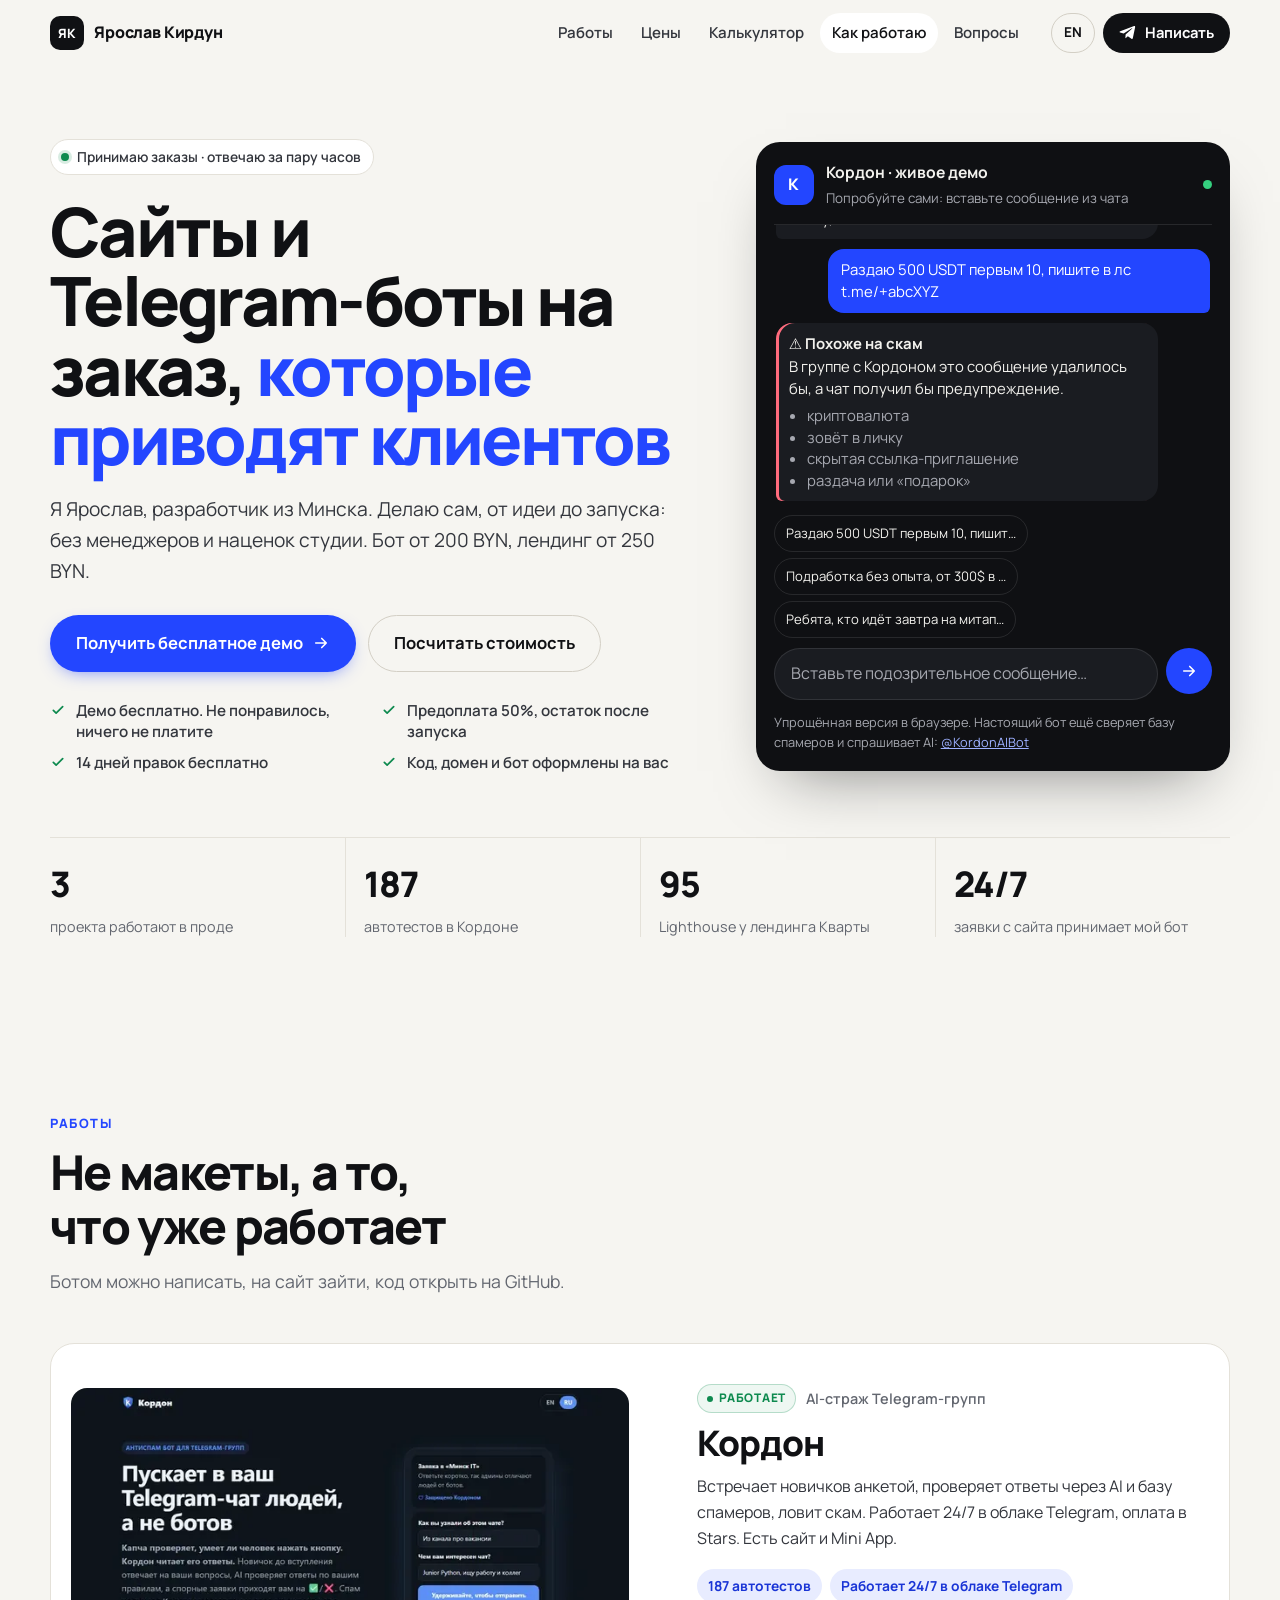
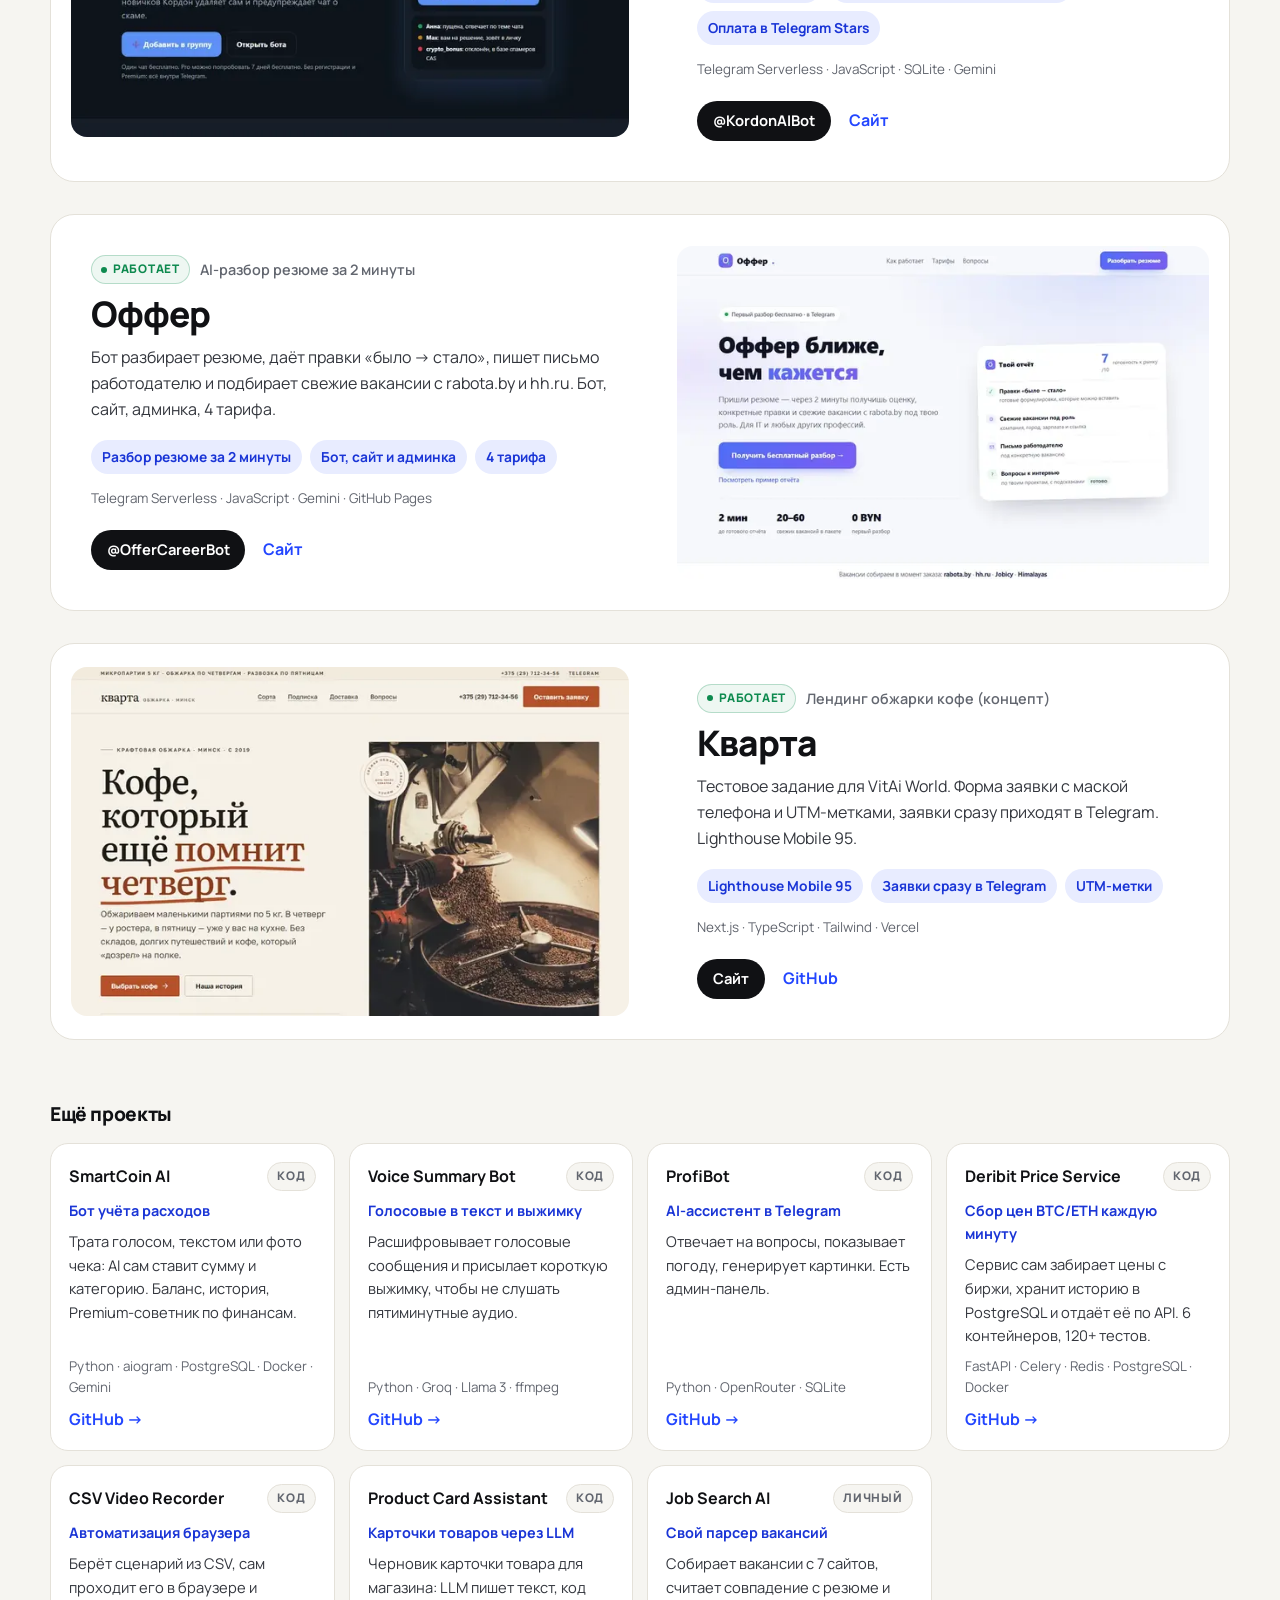
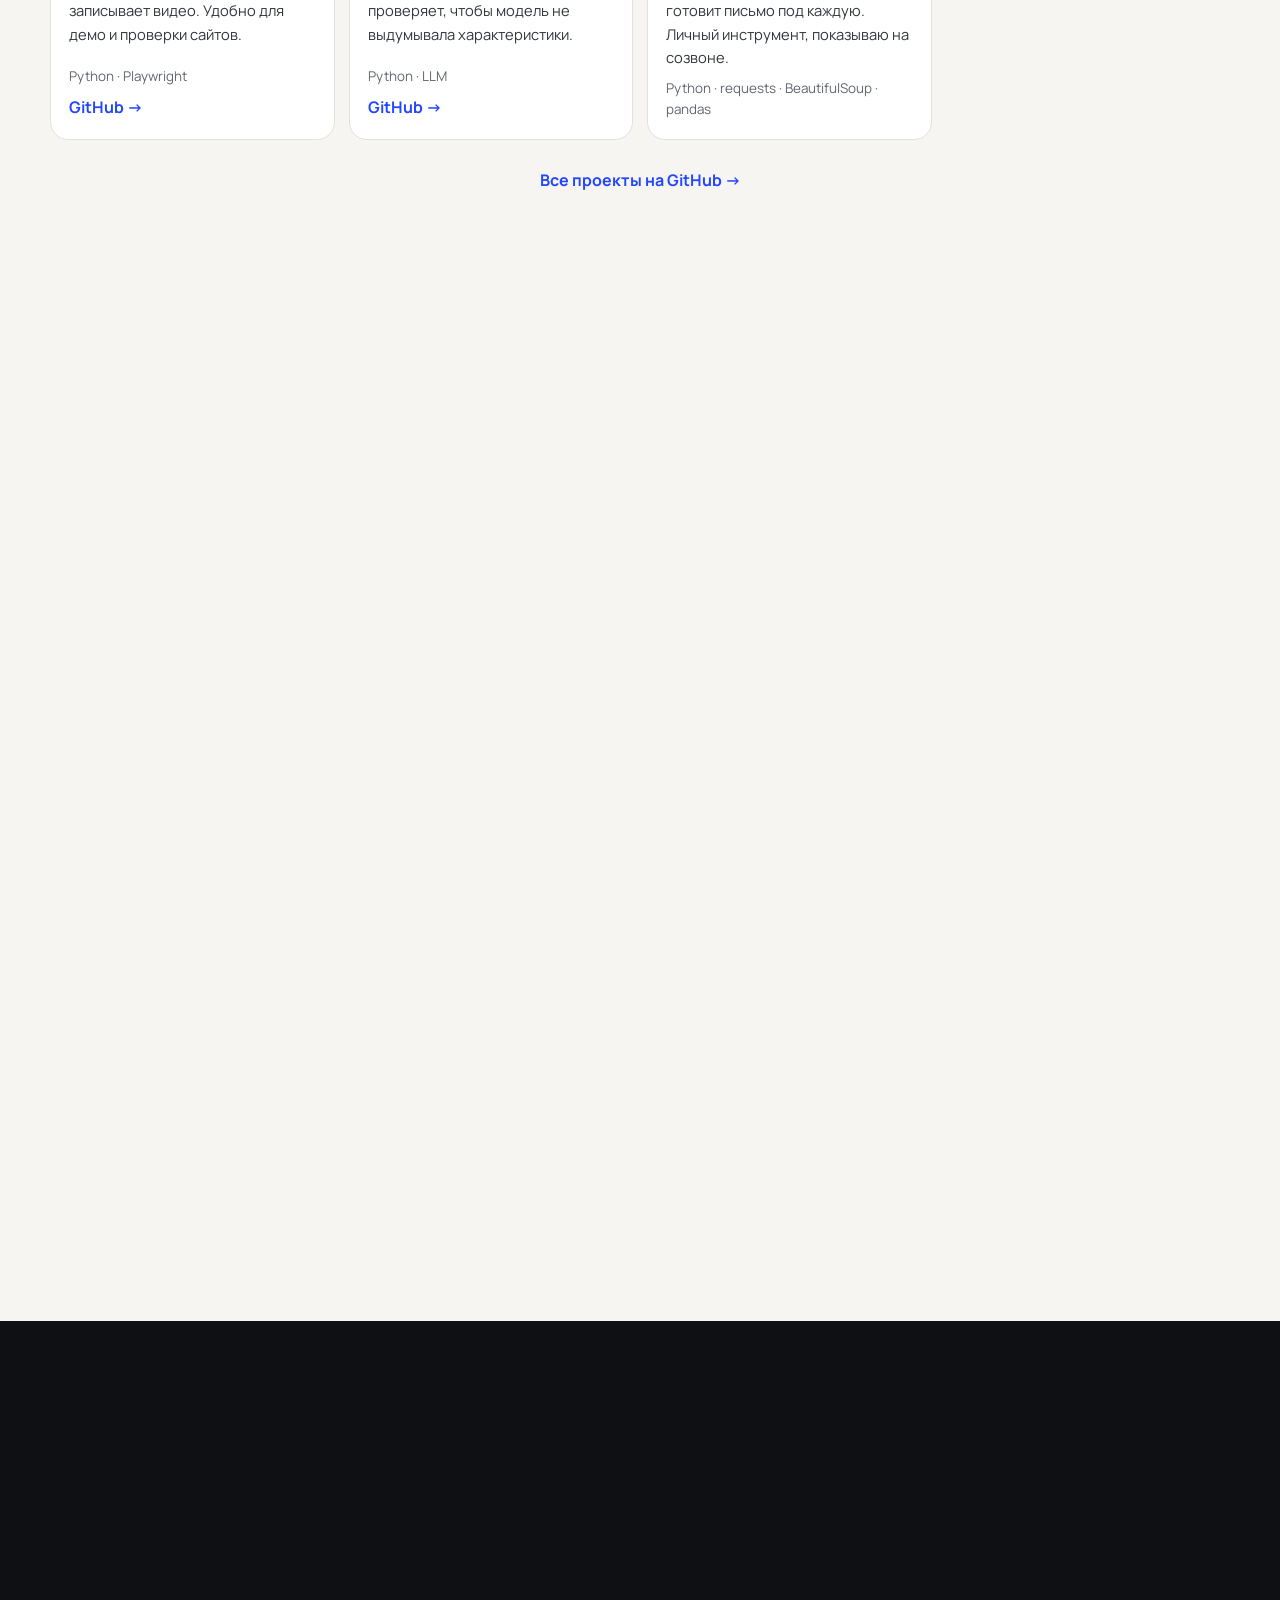
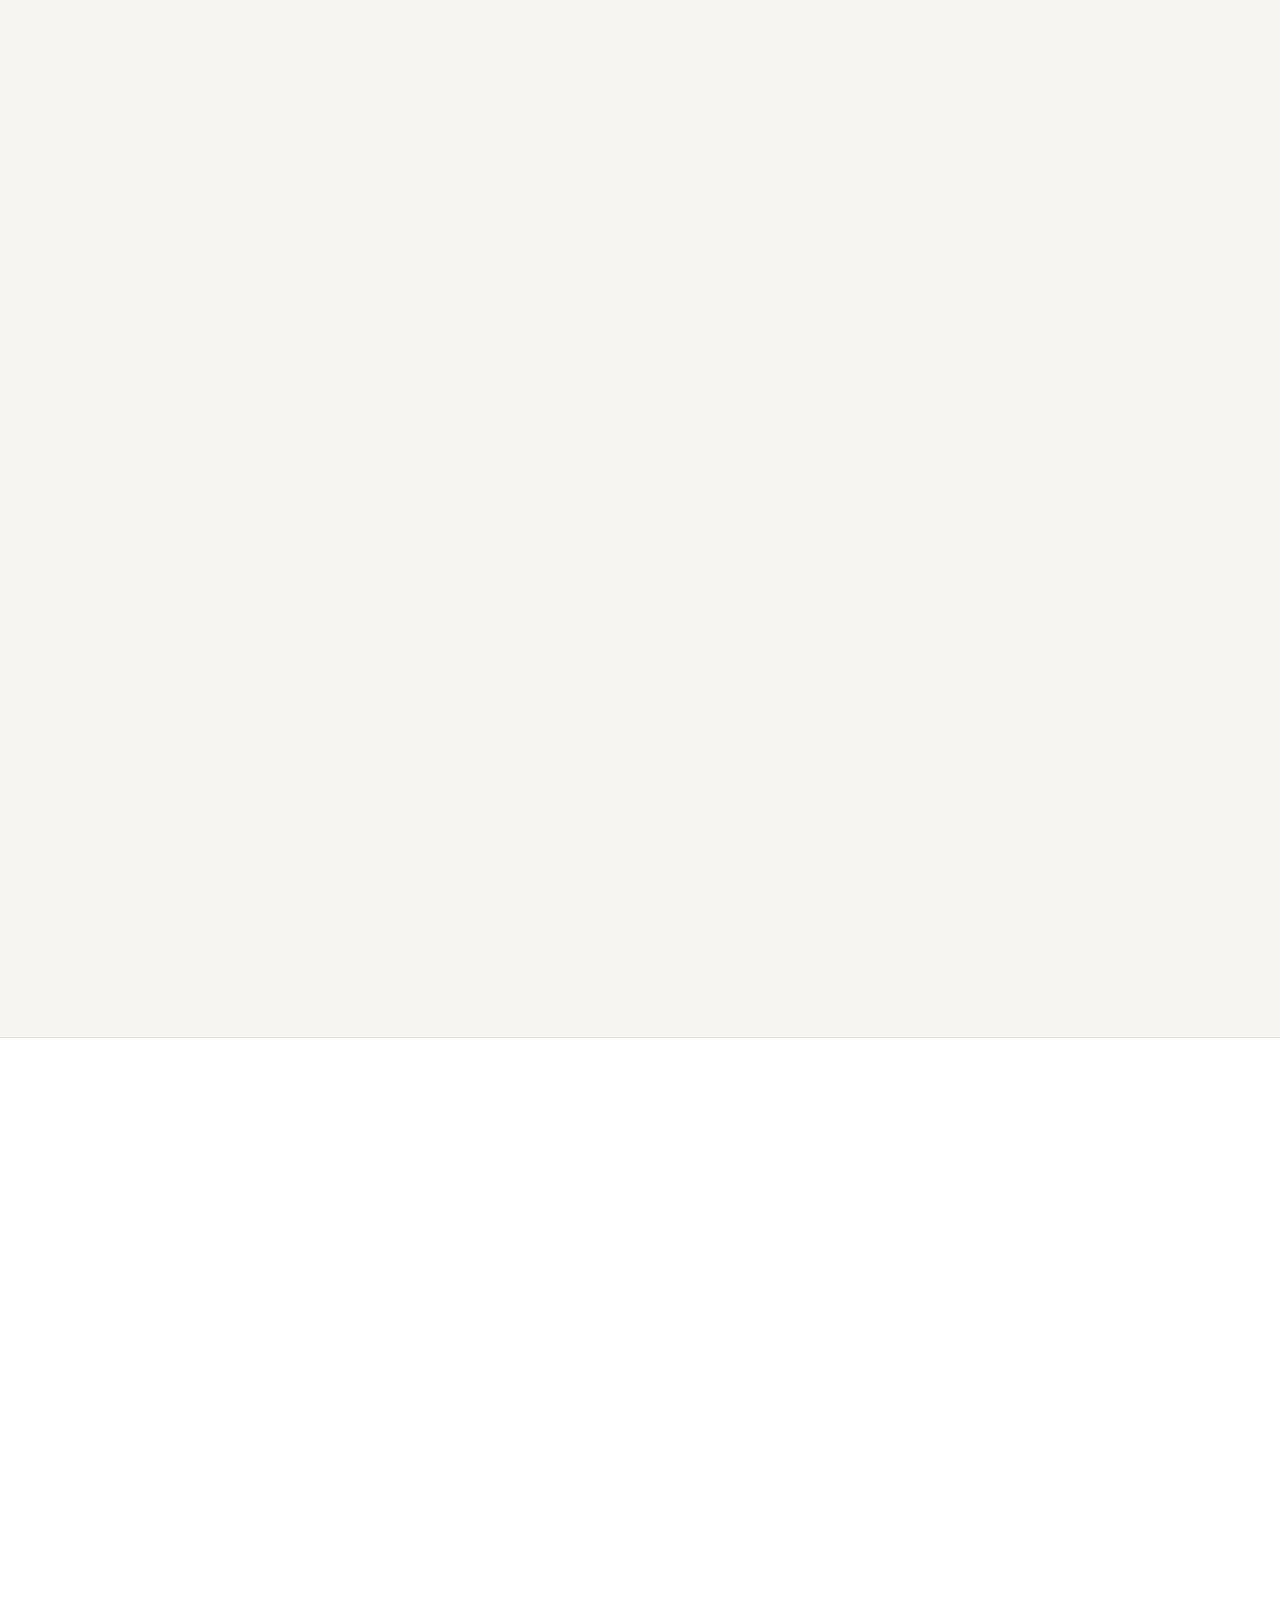
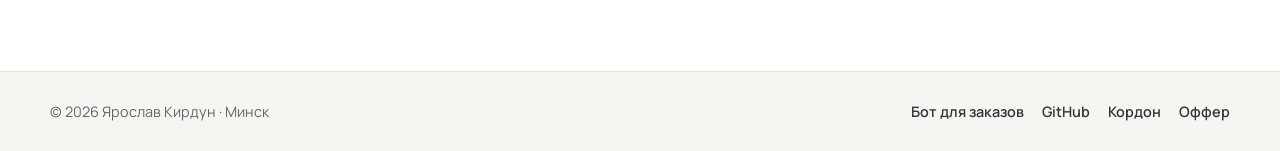
==== commit 4cb47d16: "Платформа 2.0: пакеты с ценами, бесплатное демо, заказ через @KirdunSupportBot, статичные RU и EN ст" ====
--- a/index.html
+++ b/index.html
@@ -1,270 +1,560 @@
 <!doctype html>
+<!-- Собрано tools/build.mjs из assets/js/data.js и config.js. Правки вносить там и пересобирать: node tools/build.mjs -->
 <html lang="ru">
 <head>
 <meta charset="utf-8">
 <meta name="viewport" content="width=device-width, initial-scale=1">
-<title>Ярослав Кирдун · сайты, Telegram-боты, автоматизация</title>
-<meta name="description" content="Делаю сайты под ключ, Telegram-ботов, парсеры, видеоролики и AI-визуал. Живые проекты, честные цены, калькулятор стоимости и заказ в Telegram.">
-<meta name="theme-color" content="#08090b">
-<meta property="og:type" content="website">
-<meta property="og:title" content="Ярослав Кирдун · сайты, боты, автоматизация">
-<meta property="og:description" content="Живые проекты, услуги с ценами и калькулятор. Заказ в один клик через Telegram.">
-<meta property="og:image" content="https://yarik002.github.io/assets/img/og.png">
-<meta property="og:url" content="https://yarik002.github.io/">
+<title>Сайты и Telegram-боты на заказ в Минске · Ярослав Кирдун</title>
+<meta name="description" content="Разработчик из Минска. Telegram-боты от 200 BYN, сайты под ключ от 250 BYN, парсеры от 120 BYN. Бесплатное демо до оплаты, пакеты с ценами, калькулятор и заказ в Telegram.">
 <link rel="canonical" href="https://yarik002.github.io/">
 <link rel="alternate" hreflang="ru" href="https://yarik002.github.io/">
-<link rel="alternate" hreflang="en" href="https://yarik002.github.io/?lang=en">
+<link rel="alternate" hreflang="en" href="https://yarik002.github.io/en/">
+<link rel="alternate" hreflang="x-default" href="https://yarik002.github.io/">
+<meta name="theme-color" content="#f6f5f1">
+<meta property="og:type" content="website">
+<meta property="og:site_name" content="Ярослав Кирдун">
+<meta property="og:locale" content="ru_RU">
+<meta property="og:title" content="Сайты и Telegram-боты на заказ · Ярослав Кирдун">
+<meta property="og:description" content="Бесплатное демо до оплаты, пакеты с понятной ценой и заказ в Telegram в одно нажатие.">
+<meta property="og:image" content="https://yarik002.github.io/assets/img/og.png">
+<meta property="og:image:width" content="1200"><meta property="og:image:height" content="630">
+<meta property="og:url" content="https://yarik002.github.io/">
 <meta name="twitter:card" content="summary_large_image">
-<link rel="icon" href="assets/img/favicon.svg" type="image/svg+xml">
+<meta name="twitter:title" content="Сайты и Telegram-боты на заказ · Ярослав Кирдун">
+<meta name="twitter:description" content="Бесплатное демо до оплаты, пакеты с понятной ценой и заказ в Telegram в одно нажатие.">
+<meta name="twitter:image" content="https://yarik002.github.io/assets/img/og.png">
+<link rel="icon" href="/assets/img/favicon.svg" type="image/svg+xml">
 <link rel="preconnect" href="https://fonts.googleapis.com">
 <link rel="preconnect" href="https://fonts.gstatic.com" crossorigin>
-<link rel="stylesheet" href="https://fonts.googleapis.com/css2?family=Unbounded:wght@400;600;800&family=Manrope:wght@400;500;700;800&family=JetBrains+Mono:wght@400;600&display=swap">
-<link rel="stylesheet" href="assets/css/style.css">
+<link rel="preload" as="style" href="https://fonts.googleapis.com/css2?family=Manrope:wght@400..800&amp;display=optional" onload="this.onload=null;this.rel='stylesheet'">
+<noscript><link rel="stylesheet" href="https://fonts.googleapis.com/css2?family=Manrope:wght@400..800&amp;display=optional"></noscript>
+<link rel="stylesheet" href="/assets/css/style.css">
+<script>if(/[?&]lang=en\b/.test(location.search))location.replace("/en/"+location.hash)</script>
+<script type="application/ld+json">{"@context":"https://schema.org","@graph":[{"@type":"Person","@id":"https://yarik002.github.io/#person","name":"Ярослав Кирдун","jobTitle":"Разработчик сайтов и Telegram-ботов","address":{"@type":"PostalAddress","addressLocality":"Минск","addressCountry":"BY"},"url":"https://yarik002.github.io/","sameAs":["https://github.com/Yarik002","https://t.me/KirdunSupportBot"]},{"@type":"ProfessionalService","@id":"https://yarik002.github.io/#service","name":"Сайты и Telegram-боты на заказ · Ярослав Кирдун","url":"https://yarik002.github.io/","image":"https://yarik002.github.io/assets/img/og.png","description":"Бесплатное демо до оплаты, пакеты с понятной ценой и заказ в Telegram в одно нажатие.","founder":{"@id":"https://yarik002.github.io/#person"},"areaServed":["BY","RU","KZ"],"address":{"@type":"PostalAddress","addressLocality":"Минск","addressCountry":"BY"},"priceRange":"40+ BYN","hasOfferCatalog":{"@type":"OfferCatalog","name":"Пакеты с понятной ценой","itemListElement":[{"@type":"Offer","itemOffered":{"@type":"Service","name":"Сайты под ключ","description":"Лендинг или сайт-визитка, который продаёт, а не просто висит."},"priceSpecification":{"@type":"PriceSpecification","minPrice":250,"priceCurrency":"BYN"}},{"@type":"Offer","itemOffered":{"@type":"Service","name":"Telegram-боты","description":"Бот, который принимает заявки, отвечает клиентам и берёт оплату, пока вы спите."},"priceSpecification":{"@type":"PriceSpecification","minPrice":200,"priceCurrency":"BYN"}},{"@type":"Offer","itemOffered":{"@type":"Service","name":"Парсеры и автоматизация","description":"Соберу данные с сайтов и уберу ручную рутину: таблицы, отчёты, уведомления."},"priceSpecification":{"@type":"PriceSpecification","minPrice":120,"priceCurrency":"BYN"}},{"@type":"Offer","itemOffered":{"@type":"Service","name":"Видеомонтаж и реклама","description":"Короткие ролики для Reels, Shorts и TikTok, которые досматривают до конца."},"priceSpecification":{"@type":"PriceSpecification","minPrice":40,"priceCurrency":"BYN"}},{"@type":"Offer","itemOffered":{"@type":"Service","name":"AI-фото и визуал","description":"Картинки для соцсетей, карточек товаров и рекламы без фотостудии."},"priceSpecification":{"@type":"PriceSpecification","minPrice":50,"priceCurrency":"BYN"}}]}},{"@type":"FAQPage","mainEntity":[{"@type":"Question","name":"Почему у тебя дешевле, чем в студиях?","acceptedAnswer":{"@type":"Answer","text":"Я работаю один, без менеджеров и офиса. Платите за работу, а не за накладные расходы. Взамен прошу честный отзыв."}},{"@type":"Question","name":"А если результат не понравится?","acceptedAnswer":{"@type":"Answer","text":"Поэтому сначала бесплатное демо. Если не зашло, расходимся без оплаты. Дальше правки входят в цену."}},{"@type":"Question","name":"Исходники и доступы будут мои?","acceptedAnswer":{"@type":"Answer","text":"Да. Домен, хостинг, бот и код оформляются на вас, я передаю всё после оплаты."}},{"@type":"Question","name":"Работаешь с другими странами?","acceptedAnswer":{"@type":"Answer","text":"Да, с Беларусью, Россией, Казахстаном и не только. Общаемся в Telegram, способ оплаты обсудим."}},{"@type":"Question","name":"Где следить за заказом и как платить?","acceptedAnswer":{"@type":"Answer","text":"Всё в моём боте @KirdunSupportBot: заявка с номером, статус, вопросы и счёт. Оплата в Telegram Stars, через ЕРИП или переводом, реквизиты присылаю после согласования."}},{"@type":"Question","name":"Как быстро ты отвечаешь?","acceptedAnswer":{"@type":"Answer","text":"Обычно в течение пары часов днём по Минску. Ночью бот примет заявку и сразу покажет смету, а я отвечу утром."}},{"@type":"Question","name":"Что нужно от меня, чтобы начать?","acceptedAnswer":{"@type":"Answer","text":"Пара предложений о задаче и примеры того, что нравится. Остальное спрошу сам."}}]}]}</script>
 </head>
 <body>
-<div class="progress" aria-hidden="true"></div>
-<div class="bg" aria-hidden="true"><span class="blob b1"></span><span class="blob b2"></span><span class="blob b3"></span><span class="grid-lines"></span></div>
-<a class="skip" href="#main" data-i18n="skip">К содержимому</a>
-
+<a class="skip" href="#main">К содержимому</a>
 <header class="top">
   <div class="wrap top-in">
-    <a class="logo" href="#top" aria-label="На главную">
-      <svg width="34" height="34" viewBox="0 0 34 34" aria-hidden="true"><rect width="34" height="34" rx="10" fill="var(--accent)"/><path d="M10 9v16M10 17l9-8M13.5 14l7 11" stroke="#08090b" stroke-width="3.2" stroke-linecap="round" stroke-linejoin="round" fill="none"/><circle cx="25" cy="25" r="2.4" fill="#08090b"/></svg>
-      <span><b>kirdun</b><i>.dev</i></span>
-    </a>
+    <a class="logo" href="/"><span class="logo-mark" aria-hidden="true">ЯК</span><span class="logo-name">Ярослав Кирдун</span></a>
     <nav class="nav" id="nav" aria-label="Разделы">
-      <a href="#work" data-i18n="nav.work">Работы</a>
-      <a href="#services" data-i18n="nav.services">Услуги</a>
-      <a href="#calc" data-i18n="nav.calc">Калькулятор</a>
-      <a href="#process" data-i18n="nav.process">Процесс</a>
-      <a href="#diary" data-i18n="nav.diary">Дневник</a>
+      <a href="#work">Работы</a>
+      <a href="#prices">Цены</a>
+      <a href="#calc">Калькулятор</a>
+      <a href="#process">Как работаю</a>
+      <a href="#faq">Вопросы</a>
     </nav>
     <div class="top-actions">
-      <div class="langs" role="group" aria-label="Language">
-        <button type="button" data-lang="ru" aria-pressed="true">RU</button>
-        <button type="button" data-lang="en" aria-pressed="false">EN</button>
-      </div>
-      <a class="btn btn-sm btn-accent tg-link magnetic" href="https://t.me/usernaaamer" target="_blank" rel="noopener"><span data-i18n="cta.write">Написать</span></a>
+      <a class="lang" href="/en/" hreflang="en" lang="en">EN</a>
+      <a class="btn btn-sm btn-dark" href="https://t.me/KirdunSupportBot?start=site" target="_blank" rel="noopener" aria-label="Написать в Telegram"><svg width="18" height="18" viewBox="0 0 24 24" aria-hidden="true"><path fill="currentColor" d="M21.5 4.2 18.4 19c-.2 1-.9 1.3-1.8.8l-4.8-3.6-2.3 2.2c-.3.3-.5.5-1 .5l.3-4.9 8.9-8c.4-.3-.1-.5-.6-.2L6.2 12.7l-4.7-1.5c-1-.3-1-1 .2-1.5L20.1 2.6c.9-.3 1.6.2 1.4 1.6z"/></svg><span>Написать</span></a>
       <button class="burger" type="button" aria-expanded="false" aria-controls="nav" aria-label="Меню"><span></span><span></span></button>
     </div>
   </div>
 </header>
-
 <main id="main">
 <section class="hero" id="top">
   <div class="wrap hero-in">
-    <div class="hero-head">
-      <p class="pill" id="status"><span class="dot"></span><span data-i18n="hero.status">Принимаю заказы · Минск и онлайн</span></p>
-      <h1 class="hero-title">
-        <span class="line"><span data-i18n="hero.t1">Сайты, боты</span></span>
-        <span class="line"><span data-i18n="hero.t2">и ролики, которые</span></span>
-        <span class="line"><span class="accent-word" data-i18n="hero.t3">приводят клиентов</span></span>
-      </h1>
-    </div>
     <div class="hero-copy">
-      <p class="hero-sub" data-i18n="hero.sub">Я Ярослав, разработчик из Минска. Делаю под ключ: от идеи до запуска. Мои проекты уже работают в Telegram, их можно потрогать прямо здесь.</p>
-      <div class="hero-cta">
-        <a class="btn btn-accent btn-lg magnetic" href="#calc"><span data-i18n="cta.calc">Рассчитать стоимость</span><svg width="18" height="18" viewBox="0 0 24 24" aria-hidden="true"><path d="M5 12h14M13 6l6 6-6 6" stroke="currentColor" stroke-width="2.2" fill="none" stroke-linecap="round" stroke-linejoin="round"/></svg></a>
-        <a class="btn btn-ghost btn-lg tg-link" href="https://t.me/usernaaamer" target="_blank" rel="noopener"><svg width="18" height="18" viewBox="0 0 24 24" aria-hidden="true"><path fill="currentColor" d="M21.5 4.2 18.4 19c-.2 1-.9 1.3-1.8.8l-4.8-3.6-2.3 2.2c-.3.3-.5.5-1 .5l.3-4.9 8.9-8c.4-.3-.1-.5-.6-.2L6.2 12.7l-4.7-1.5c-1-.3-1-1 .2-1.5L20.1 2.6c.9-.3 1.6.2 1.4 1.6z"/></svg><span data-i18n="cta.tg">Написать в Telegram</span></a>
-      </div>
-      <dl class="stats">
-        <div><dt class="count" data-to="3">3</dt><dd data-i18n="stat.live">проекта работают в проде</dd></div>
-        <div><dt class="count" data-to="10">10</dt><dd data-i18n="stat.port">проектов в портфолио</dd></div>
-        <div><dt><span class="count" data-to="150">150</span>+</dt><dd data-i18n="stat.tests">автотестов в Кордоне</dd></div>
-      </dl>
-    </div>
-
+      <p class="pill"><span class="dot" aria-hidden="true"></span>Принимаю заказы · отвечаю за пару часов</p>
+      <h1>Сайты и Telegram‑боты на заказ, <span class="hl">которые приводят клиентов</span></h1>
+      <p class="lead">Я Ярослав, разработчик из Минска. Делаю сам, от идеи до запуска: без менеджеров и наценок студии. Бот от 200 BYN, лендинг от 250 BYN.</p>
+      <div class="cta-row">
+        <a class="btn btn-accent btn-lg" href="https://t.me/KirdunSupportBot?start=demo" target="_blank" rel="noopener" data-goal="demo"><span>Получить бесплатное демо</span><svg width="18" height="18" viewBox="0 0 24 24" aria-hidden="true"><path d="M5 12h14M13 6l6 6-6 6" fill="none" stroke="currentColor" stroke-width="2.2" stroke-linecap="round" stroke-linejoin="round"/></svg></a>
+        <a class="btn btn-ghost btn-lg" href="#calc">Посчитать стоимость</a>
+      </div>
+      <ul class="guarantees">
+        <li><svg width="16" height="16" viewBox="0 0 24 24" aria-hidden="true"><path d="m5 12.5 4.2 4.2L19 7" fill="none" stroke="currentColor" stroke-width="2.6" stroke-linecap="round" stroke-linejoin="round"/></svg><span>Демо бесплатно. Не понравилось, ничего не платите</span></li>
+        <li><svg width="16" height="16" viewBox="0 0 24 24" aria-hidden="true"><path d="m5 12.5 4.2 4.2L19 7" fill="none" stroke="currentColor" stroke-width="2.6" stroke-linecap="round" stroke-linejoin="round"/></svg><span>Предоплата 50%, остаток после запуска</span></li>
+        <li><svg width="16" height="16" viewBox="0 0 24 24" aria-hidden="true"><path d="m5 12.5 4.2 4.2L19 7" fill="none" stroke="currentColor" stroke-width="2.6" stroke-linecap="round" stroke-linejoin="round"/></svg><span>14 дней правок бесплатно</span></li>
+        <li><svg width="16" height="16" viewBox="0 0 24 24" aria-hidden="true"><path d="m5 12.5 4.2 4.2L19 7" fill="none" stroke="currentColor" stroke-width="2.6" stroke-linecap="round" stroke-linejoin="round"/></svg><span>Код, домен и бот оформлены на вас</span></li>
+      </ul>
+    </div>
     <div class="demo" id="demo">
       <div class="demo-head">
         <span class="demo-ava" aria-hidden="true">K</span>
-        <div><b data-i18n="demo.title">Кордон · живое демо</b><small data-i18n="demo.sub">проверь сообщение на скам</small></div>
+        <div><b>Кордон · живое демо</b><small>Попробуйте сами: вставьте сообщение из чата</small></div>
         <span class="live-dot" aria-hidden="true"></span>
       </div>
       <div class="demo-chat" id="demoChat" aria-live="polite"></div>
       <div class="demo-chips" id="demoChips"></div>
       <form class="demo-input" id="demoForm">
-        <label class="vh" for="demoMsg" data-i18n="demo.label">Сообщение для проверки</label>
-        <input id="demoMsg" name="msg" autocomplete="off" maxlength="300" data-i18n-ph="demo.ph" placeholder="Вставь подозрительное сообщение…">
-        <button type="submit" aria-label="Проверить"><svg width="18" height="18" viewBox="0 0 24 24" aria-hidden="true"><path d="M5 12h14M13 6l6 6-6 6" stroke="currentColor" stroke-width="2.4" fill="none" stroke-linecap="round" stroke-linejoin="round"/></svg></button>
+        <label class="vh" for="demoMsg">Сообщение для проверки</label>
+        <input id="demoMsg" name="msg" autocomplete="off" maxlength="300" placeholder="Вставьте подозрительное сообщение…">
+        <button type="submit" aria-label="Проверить"><svg width="18" height="18" viewBox="0 0 24 24" aria-hidden="true"><path d="M5 12h14M13 6l6 6-6 6" fill="none" stroke="currentColor" stroke-width="2.2" stroke-linecap="round" stroke-linejoin="round"/></svg></button>
       </form>
-      <p class="demo-note" data-i18n="demo.note">Упрощённая версия в браузере. Настоящий бот ещё сверяет базу спамеров и спрашивает AI: <a href="https://t.me/KordonAIBot" target="_blank" rel="noopener">@KordonAIBot</a></p>
-    </div>
-  </div>
-
-  <div class="marquee" aria-hidden="true">
-    <div class="marquee-track" id="marquee"></div>
-  </div>
-</section>
-
-<section class="section" id="work">
+      <p class="demo-note">Упрощённая версия в браузере. Настоящий бот ещё сверяет базу спамеров и спрашивает AI: <a href="https://t.me/KordonAIBot" target="_blank" rel="noopener">@KordonAIBot</a></p>
+    </div>
+  </div>
   <div class="wrap">
-    <div class="sec-head reveal">
-      <p class="eyebrow">01 / <span data-i18n="nav.work">Работы</span></p>
-      <h2 data-i18n="work.h">Не макеты, а то, что уже работает</h2>
-      <p class="sec-lead" data-i18n="work.lead">Ботом можно написать, на сайт зайти, код открыть на GitHub. Новые проекты добавляю сюда по ходу пути.</p>
-    </div>
-    <div class="filters" role="group" aria-label="Фильтр" id="filters">
-      <button type="button" data-f="all" aria-pressed="true" data-i18n="f.all">Все</button>
-      <button type="button" data-f="bots" aria-pressed="false" data-i18n="f.bots">Боты</button>
-      <button type="button" data-f="sites" aria-pressed="false" data-i18n="f.sites">Сайты</button>
-      <button type="button" data-f="auto" aria-pressed="false" data-i18n="f.auto">Автоматизация</button>
-    </div>
-    <div class="projects" id="projects"></div>
-  </div>
-</section>
-
-<section class="section" id="services">
+    <dl class="proof">
+      <div><dt>3</dt><dd>проекта работают в проде</dd></div>
+      <div><dt>187</dt><dd>автотестов в Кордоне</dd></div>
+      <div><dt>95</dt><dd>Lighthouse у лендинга Кварты</dd></div>
+      <div><dt>24/7</dt><dd>заявки с сайта принимает мой бот</dd></div>
+    </dl>
+  </div>
+</section>
+<section class="sec" id="work">
   <div class="wrap">
-    <div class="sec-head reveal">
-      <p class="eyebrow">02 / <span data-i18n="nav.services">Услуги</span></p>
-      <h2 data-i18n="srv.h">Что я могу сделать для вашего бизнеса</h2>
-      <p class="sec-lead" data-i18n="srv.lead">Цены «от»: точная сумма зависит от задачи. Первым клиентам скидка 20% в обмен на честный отзыв.</p>
-    </div>
-    <div class="cur" role="group" aria-label="Валюта" id="cur">
-      <button type="button" data-cur="BYN" aria-pressed="true">BYN</button>
-      <button type="button" data-cur="RUB" aria-pressed="false">₽</button>
-      <button type="button" data-cur="USD" aria-pressed="false">$</button>
-    </div>
-    <div class="services" id="servicesList"></div>
-  </div>
-</section>
-
-<section class="section calc-sec" id="calc">
+    <div class="sec-head">
+      <p class="eyebrow">Работы</p>
+      <h2>Не макеты, а то, что уже работает</h2>
+      <p class="sec-lead">Ботом можно написать, на сайт зайти, код открыть на GitHub.</p>
+    </div>
+    <div class="cases">
+      <article class="case reveal">
+        <div class="case-img"><img src="/assets/img/kordon.webp" srcset="/assets/img/kordon-640.webp 640w, /assets/img/kordon.webp 960w" sizes="(max-width: 960px) 92vw, 560px" alt="Кордон: AI-страж Telegram-групп" loading="lazy" decoding="async" width="960" height="600"></div>
+        <div class="case-body">
+          <p class="case-tag"><span class="badge live">работает</span>AI-страж Telegram-групп</p>
+          <h3>Кордон</h3>
+          <p>Встречает новичков анкетой, проверяет ответы через AI и базу спамеров, ловит скам. Работает 24/7 в облаке Telegram, оплата в Stars. Есть сайт и Mini App.</p>
+          <ul class="facts"><li>187 автотестов</li><li>Работает 24/7 в облаке Telegram</li><li>Оплата в Telegram Stars</li></ul>
+          <p class="stack">Telegram Serverless · JavaScript · SQLite · Gemini</p>
+          <div class="case-links"><a class="btn btn-sm btn-dark" href="https://t.me/KordonAIBot" target="_blank" rel="noopener">@KordonAIBot</a><a class="link" href="https://yarik002.github.io/kordon-site/" target="_blank" rel="noopener">Сайт</a></div>
+        </div>
+      </article>
+      <article class="case reveal">
+        <div class="case-img"><img src="/assets/img/offer.webp" srcset="/assets/img/offer-640.webp 640w, /assets/img/offer.webp 960w" sizes="(max-width: 960px) 92vw, 560px" alt="Оффер: AI-разбор резюме за 2 минуты" loading="lazy" decoding="async" width="960" height="600"></div>
+        <div class="case-body">
+          <p class="case-tag"><span class="badge live">работает</span>AI-разбор резюме за 2 минуты</p>
+          <h3>Оффер</h3>
+          <p>Бот разбирает резюме, даёт правки «было → стало», пишет письмо работодателю и подбирает свежие вакансии с rabota.by и hh.ru. Бот, сайт, админка, 4 тарифа.</p>
+          <ul class="facts"><li>Разбор резюме за 2 минуты</li><li>Бот, сайт и админка</li><li>4 тарифа</li></ul>
+          <p class="stack">Telegram Serverless · JavaScript · Gemini · GitHub Pages</p>
+          <div class="case-links"><a class="btn btn-sm btn-dark" href="https://t.me/OfferCareerBot" target="_blank" rel="noopener">@OfferCareerBot</a><a class="link" href="https://yarik002.github.io/offer-site/" target="_blank" rel="noopener">Сайт</a></div>
+        </div>
+      </article>
+      <article class="case reveal">
+        <div class="case-img"><img src="/assets/img/kvarta.webp" srcset="/assets/img/kvarta-640.webp 640w, /assets/img/kvarta.webp 960w" sizes="(max-width: 960px) 92vw, 560px" alt="Кварта: Лендинг обжарки кофе (концепт)" loading="lazy" decoding="async" width="960" height="600"></div>
+        <div class="case-body">
+          <p class="case-tag"><span class="badge live">работает</span>Лендинг обжарки кофе (концепт)</p>
+          <h3>Кварта</h3>
+          <p>Тестовое задание для VitAi World. Форма заявки с маской телефона и UTM-метками, заявки сразу приходят в Telegram. Lighthouse Mobile 95.</p>
+          <ul class="facts"><li>Lighthouse Mobile 95</li><li>Заявки сразу в Telegram</li><li>UTM-метки</li></ul>
+          <p class="stack">Next.js · TypeScript · Tailwind · Vercel</p>
+          <div class="case-links"><a class="btn btn-sm btn-dark" href="https://kvarta-landing-psi.vercel.app" target="_blank" rel="noopener">Сайт</a><a class="link" href="https://github.com/Yarik002/kvarta-landing" target="_blank" rel="noopener">GitHub</a></div>
+        </div>
+      </article>
+    </div>
+    <h3 class="more-h">Ещё проекты</h3>
+    <div class="more">
+      <article class="mini reveal">
+        <p class="mini-top"><b>SmartCoin AI</b><span class="badge code">код</span></p>
+        <p class="mini-tag">Бот учёта расходов</p>
+        <p class="mini-text">Трата голосом, текстом или фото чека: AI сам ставит сумму и категорию. Баланс, история, Premium-советник по финансам.</p>
+        <p class="stack">Python · aiogram · PostgreSQL · Docker · Gemini</p>
+        <a class="link" href="https://github.com/Yarik002/ai-expense-tracker" target="_blank" rel="noopener">GitHub →</a>
+      </article>
+      <article class="mini reveal">
+        <p class="mini-top"><b>Voice Summary Bot</b><span class="badge code">код</span></p>
+        <p class="mini-tag">Голосовые в текст и выжимку</p>
+        <p class="mini-text">Расшифровывает голосовые сообщения и присылает короткую выжимку, чтобы не слушать пятиминутные аудио.</p>
+        <p class="stack">Python · Groq · Llama 3 · ffmpeg</p>
+        <a class="link" href="https://github.com/Yarik002/Voice-Summary-Bot" target="_blank" rel="noopener">GitHub →</a>
+      </article>
+      <article class="mini reveal">
+        <p class="mini-top"><b>ProfiBot</b><span class="badge code">код</span></p>
+        <p class="mini-tag">AI-ассистент в Telegram</p>
+        <p class="mini-text">Отвечает на вопросы, показывает погоду, генерирует картинки. Есть админ-панель.</p>
+        <p class="stack">Python · OpenRouter · SQLite</p>
+        <a class="link" href="https://github.com/Yarik002/ProfiBot" target="_blank" rel="noopener">GitHub →</a>
+      </article>
+      <article class="mini reveal">
+        <p class="mini-top"><b>Deribit Price Service</b><span class="badge code">код</span></p>
+        <p class="mini-tag">Сбор цен BTC/ETH каждую минуту</p>
+        <p class="mini-text">Сервис сам забирает цены с биржи, хранит историю в PostgreSQL и отдаёт её по API. 6 контейнеров, 120+ тестов.</p>
+        <p class="stack">FastAPI · Celery · Redis · PostgreSQL · Docker</p>
+        <a class="link" href="https://github.com/Yarik002/deribit-price-service" target="_blank" rel="noopener">GitHub →</a>
+      </article>
+      <article class="mini reveal">
+        <p class="mini-top"><b>CSV Video Recorder</b><span class="badge code">код</span></p>
+        <p class="mini-tag">Автоматизация браузера</p>
+        <p class="mini-text">Берёт сценарий из CSV, сам проходит его в браузере и записывает видео. Удобно для демо и проверки сайтов.</p>
+        <p class="stack">Python · Playwright</p>
+        <a class="link" href="https://github.com/Yarik002/csv-video-recorder" target="_blank" rel="noopener">GitHub →</a>
+      </article>
+      <article class="mini reveal">
+        <p class="mini-top"><b>Product Card Assistant</b><span class="badge code">код</span></p>
+        <p class="mini-tag">Карточки товаров через LLM</p>
+        <p class="mini-text">Черновик карточки товара для магазина: LLM пишет текст, код проверяет, чтобы модель не выдумывала характеристики.</p>
+        <p class="stack">Python · LLM</p>
+        <a class="link" href="https://github.com/Yarik002/product-card-assistant" target="_blank" rel="noopener">GitHub →</a>
+      </article>
+      <article class="mini reveal">
+        <p class="mini-top"><b>Job Search AI</b><span class="badge private">личный</span></p>
+        <p class="mini-tag">Свой парсер вакансий</p>
+        <p class="mini-text">Собирает вакансии с 7 сайтов, считает совпадение с резюме и готовит письмо под каждую. Личный инструмент, показываю на созвоне.</p>
+        <p class="stack">Python · requests · BeautifulSoup · pandas</p>
+        
+      </article>
+    </div>
+    <p class="center"><a class="link" href="https://github.com/Yarik002" target="_blank" rel="noopener">Все проекты на GitHub →</a></p>
+  </div>
+</section>
+<section class="sec" id="prices">
   <div class="wrap">
-    <div class="sec-head reveal">
-      <p class="eyebrow">03 / <span data-i18n="nav.calc">Калькулятор</span></p>
-      <h2 data-i18n="calc.h">Посчитайте проект за минуту</h2>
-      <p class="sec-lead" data-i18n="calc.lead">Опишите задачу своими словами или соберите смету кнопками. Смета уйдёт мне в Telegram одним нажатием.</p>
-    </div>
-
-    <div class="calc reveal">
+    <div class="sec-head">
+      <p class="eyebrow">Цены</p>
+      <h2>Пакеты с понятной ценой</h2>
+      <p class="sec-lead">Цена «от» и срок посчитаны той же формулой, что калькулятор. Точную сумму назову после пары вопросов. Первым клиентам скидка 20% за честный отзыв.</p>
+    </div>
+    <div class="price-bar">
+      <div class="tabs" role="tablist" aria-label="Услуги">
+        <button type="button" role="tab" id="tab-bot" aria-controls="panel-bot" aria-selected="true">Боты</button>
+        <button type="button" role="tab" id="tab-site" aria-controls="panel-site" aria-selected="false" tabindex="-1">Сайты</button>
+        <button type="button" role="tab" id="tab-parser" aria-controls="panel-parser" aria-selected="false" tabindex="-1">Парсеры</button>
+        <button type="button" role="tab" id="tab-video" aria-controls="panel-video" aria-selected="false" tabindex="-1">Видео</button>
+        <button type="button" role="tab" id="tab-visual" aria-controls="panel-visual" aria-selected="false" tabindex="-1">AI-визуал</button>
+      </div>
+      <div class="cur" role="group" aria-label="Валюта">
+        <button type="button" data-cur="BYN" aria-pressed="true">BYN</button><button type="button" data-cur="RUB" aria-pressed="false">₽</button><button type="button" data-cur="USD" aria-pressed="false">$</button>
+      </div>
+    </div>
+    <div class="panel" role="tabpanel" id="panel-bot" aria-labelledby="tab-bot" tabindex="0">
+      <h3 class="vh">Боты</h3>
+      <div class="packs">
+        <article class="pack">
+          
+          <h4>Бот-заявка</h4>
+          <p class="pack-for">Принимает заявки и отвечает на частые вопросы</p>
+          <p class="pack-price"><small>от</small> <span class="m" data-byn="200">200 BYN</span></p>
+          <p class="pack-days">3–5 дней</p>
+          <ul class="inc"><li><svg width="16" height="16" viewBox="0 0 24 24" aria-hidden="true"><path d="m5 12.5 4.2 4.2L19 7" fill="none" stroke="currentColor" stroke-width="2.6" stroke-linecap="round" stroke-linejoin="round"/></svg><span>Меню и ответы на частые вопросы</span></li><li><svg width="16" height="16" viewBox="0 0 24 24" aria-hidden="true"><path d="m5 12.5 4.2 4.2L19 7" fill="none" stroke="currentColor" stroke-width="2.6" stroke-linecap="round" stroke-linejoin="round"/></svg><span>Заявки с уведомлением вам в Telegram</span></li><li><svg width="16" height="16" viewBox="0 0 24 24" aria-hidden="true"><path d="m5 12.5 4.2 4.2L19 7" fill="none" stroke="currentColor" stroke-width="2.6" stroke-linecap="round" stroke-linejoin="round"/></svg><span>Хостинг 24/7 без вашего сервера</span></li></ul>
+          <p class="exc"><b>Не входит:</b> Оплата, AI-ответы, рассылки</p>
+          <a class="btn btn-ghost btn-block" href="https://t.me/KirdunSupportBot?start=o_bot_0" target="_blank" rel="noopener" data-goal="pack">Заказать</a>
+        </article>
+        <article class="pack best">
+          <p class="pack-badge">Рекомендую</p>
+          <h4>Бот-продавец</h4>
+          <p class="pack-for">Продаёт и принимает оплату прямо в Telegram</p>
+          <p class="pack-price"><small>от</small> <span class="m" data-byn="450">450 BYN</span></p>
+          <p class="pack-days">6–10 дней</p>
+          <ul class="inc"><li><svg width="16" height="16" viewBox="0 0 24 24" aria-hidden="true"><path d="m5 12.5 4.2 4.2L19 7" fill="none" stroke="currentColor" stroke-width="2.6" stroke-linecap="round" stroke-linejoin="round"/></svg><span>Всё из «Бота-заявки»</span></li><li><svg width="16" height="16" viewBox="0 0 24 24" aria-hidden="true"><path d="m5 12.5 4.2 4.2L19 7" fill="none" stroke="currentColor" stroke-width="2.6" stroke-linecap="round" stroke-linejoin="round"/></svg><span>Оплата в Telegram Stars</span></li><li><svg width="16" height="16" viewBox="0 0 24 24" aria-hidden="true"><path d="m5 12.5 4.2 4.2L19 7" fill="none" stroke="currentColor" stroke-width="2.6" stroke-linecap="round" stroke-linejoin="round"/></svg><span>Заявки в Google Таблицу или CRM</span></li></ul>
+          <p class="exc"><b>Не входит:</b> AI-ответы, админка, Mini App</p>
+          <a class="btn btn-accent btn-block" href="https://t.me/KirdunSupportBot?start=o_bot_0_pay-crm" target="_blank" rel="noopener" data-goal="pack">Заказать</a>
+        </article>
+        <article class="pack">
+          
+          <h4>Бот с AI и админкой</h4>
+          <p class="pack-for">Сам отвечает клиентам, а рассылки и цифры у вас</p>
+          <p class="pack-price"><small>от</small> <span class="m" data-byn="650">650 BYN</span></p>
+          <p class="pack-days">9–14 дней</p>
+          <ul class="inc"><li><svg width="16" height="16" viewBox="0 0 24 24" aria-hidden="true"><path d="m5 12.5 4.2 4.2L19 7" fill="none" stroke="currentColor" stroke-width="2.6" stroke-linecap="round" stroke-linejoin="round"/></svg><span>Всё из «Бота-заявки»</span></li><li><svg width="16" height="16" viewBox="0 0 24 24" aria-hidden="true"><path d="m5 12.5 4.2 4.2L19 7" fill="none" stroke="currentColor" stroke-width="2.6" stroke-linecap="round" stroke-linejoin="round"/></svg><span>Оплата в Telegram Stars</span></li><li><svg width="16" height="16" viewBox="0 0 24 24" aria-hidden="true"><path d="m5 12.5 4.2 4.2L19 7" fill="none" stroke="currentColor" stroke-width="2.6" stroke-linecap="round" stroke-linejoin="round"/></svg><span>AI-ответы клиентам</span></li><li><svg width="16" height="16" viewBox="0 0 24 24" aria-hidden="true"><path d="m5 12.5 4.2 4.2L19 7" fill="none" stroke="currentColor" stroke-width="2.6" stroke-linecap="round" stroke-linejoin="round"/></svg><span>Админка и рассылки</span></li></ul>
+          <p class="exc"><b>Не входит:</b> Mini App внутри Telegram</p>
+          <a class="btn btn-ghost btn-block" href="https://t.me/KirdunSupportBot?start=o_bot_0_pay-ai-admin" target="_blank" rel="noopener" data-goal="pack">Заказать</a>
+        </article>
+      </div>
+    </div>
+    <div class="panel" role="tabpanel" id="panel-site" aria-labelledby="tab-site" tabindex="0">
+      <h3 class="vh">Сайты</h3>
+      <div class="packs">
+        <article class="pack">
+          
+          <h4>Лендинг-визитка</h4>
+          <p class="pack-for">Одна понятная страница о вас и ваших услугах</p>
+          <p class="pack-price"><small>от</small> <span class="m" data-byn="250">250 BYN</span></p>
+          <p class="pack-days">3–6 дней</p>
+          <ul class="inc"><li><svg width="16" height="16" viewBox="0 0 24 24" aria-hidden="true"><path d="m5 12.5 4.2 4.2L19 7" fill="none" stroke="currentColor" stroke-width="2.6" stroke-linecap="round" stroke-linejoin="round"/></svg><span>1 страница: структура и тексты</span></li><li><svg width="16" height="16" viewBox="0 0 24 24" aria-hidden="true"><path d="m5 12.5 4.2 4.2L19 7" fill="none" stroke="currentColor" stroke-width="2.6" stroke-linecap="round" stroke-linejoin="round"/></svg><span>Адаптив под телефон</span></li><li><svg width="16" height="16" viewBox="0 0 24 24" aria-hidden="true"><path d="m5 12.5 4.2 4.2L19 7" fill="none" stroke="currentColor" stroke-width="2.6" stroke-linecap="round" stroke-linejoin="round"/></svg><span>Базовое SEO</span></li></ul>
+          <p class="exc"><b>Не входит:</b> Заявки в Telegram, домен под ключ</p>
+          <a class="btn btn-ghost btn-block" href="https://t.me/KirdunSupportBot?start=o_site_1" target="_blank" rel="noopener" data-goal="pack">Заказать</a>
+        </article>
+        <article class="pack best">
+          <p class="pack-badge">Рекомендую</p>
+          <h4>Продающий лендинг</h4>
+          <p class="pack-for">Страница, с которой приходят заявки</p>
+          <p class="pack-price"><small>от</small> <span class="m" data-byn="480">480 BYN</span></p>
+          <p class="pack-days">6–10 дней</p>
+          <ul class="inc"><li><svg width="16" height="16" viewBox="0 0 24 24" aria-hidden="true"><path d="m5 12.5 4.2 4.2L19 7" fill="none" stroke="currentColor" stroke-width="2.6" stroke-linecap="round" stroke-linejoin="round"/></svg><span>Всё из «Визитки»</span></li><li><svg width="16" height="16" viewBox="0 0 24 24" aria-hidden="true"><path d="m5 12.5 4.2 4.2L19 7" fill="none" stroke="currentColor" stroke-width="2.6" stroke-linecap="round" stroke-linejoin="round"/></svg><span>Анимации и дизайн «вау»</span></li><li><svg width="16" height="16" viewBox="0 0 24 24" aria-hidden="true"><path d="m5 12.5 4.2 4.2L19 7" fill="none" stroke="currentColor" stroke-width="2.6" stroke-linecap="round" stroke-linejoin="round"/></svg><span>Заявки сразу в Telegram</span></li><li><svg width="16" height="16" viewBox="0 0 24 24" aria-hidden="true"><path d="m5 12.5 4.2 4.2L19 7" fill="none" stroke="currentColor" stroke-width="2.6" stroke-linecap="round" stroke-linejoin="round"/></svg><span>Домен, хостинг и SSL под ключ</span></li></ul>
+          <p class="exc"><b>Не входит:</b> Второй язык, админка</p>
+          <a class="btn btn-accent btn-block" href="https://t.me/KirdunSupportBot?start=o_site_1_design-form-domain" target="_blank" rel="noopener" data-goal="pack">Заказать</a>
+        </article>
+        <article class="pack">
+          
+          <h4>Сайт с админкой</h4>
+          <p class="pack-for">До 5 страниц, тексты и цены меняете сами</p>
+          <p class="pack-price"><small>от</small> <span class="m" data-byn="920">920 BYN</span></p>
+          <p class="pack-days">12–18 дней</p>
+          <ul class="inc"><li><svg width="16" height="16" viewBox="0 0 24 24" aria-hidden="true"><path d="m5 12.5 4.2 4.2L19 7" fill="none" stroke="currentColor" stroke-width="2.6" stroke-linecap="round" stroke-linejoin="round"/></svg><span>До 5 страниц</span></li><li><svg width="16" height="16" viewBox="0 0 24 24" aria-hidden="true"><path d="m5 12.5 4.2 4.2L19 7" fill="none" stroke="currentColor" stroke-width="2.6" stroke-linecap="round" stroke-linejoin="round"/></svg><span>Всё из «Продающего лендинга»</span></li><li><svg width="16" height="16" viewBox="0 0 24 24" aria-hidden="true"><path d="m5 12.5 4.2 4.2L19 7" fill="none" stroke="currentColor" stroke-width="2.6" stroke-linecap="round" stroke-linejoin="round"/></svg><span>Админка для правок</span></li></ul>
+          <p class="exc"><b>Не входит:</b> Второй язык</p>
+          <a class="btn btn-ghost btn-block" href="https://t.me/KirdunSupportBot?start=o_site_5_design-form-domain-cms" target="_blank" rel="noopener" data-goal="pack">Заказать</a>
+        </article>
+      </div>
+    </div>
+    <div class="panel" role="tabpanel" id="panel-parser" aria-labelledby="tab-parser" tabindex="0">
+      <h3 class="vh">Парсеры</h3>
+      <div class="packs">
+        <article class="pack">
+          
+          <h4>Разовая выгрузка</h4>
+          <p class="pack-for">Собрать данные с сайта один раз</p>
+          <p class="pack-price"><small>от</small> <span class="m" data-byn="120">120 BYN</span></p>
+          <p class="pack-days">1–3 дней</p>
+          <ul class="inc"><li><svg width="16" height="16" viewBox="0 0 24 24" aria-hidden="true"><path d="m5 12.5 4.2 4.2L19 7" fill="none" stroke="currentColor" stroke-width="2.6" stroke-linecap="round" stroke-linejoin="round"/></svg><span>1 сайт-источник</span></li><li><svg width="16" height="16" viewBox="0 0 24 24" aria-hidden="true"><path d="m5 12.5 4.2 4.2L19 7" fill="none" stroke="currentColor" stroke-width="2.6" stroke-linecap="round" stroke-linejoin="round"/></svg><span>Выгрузка в Excel или CSV</span></li></ul>
+          <p class="exc"><b>Не входит:</b> Запуск по расписанию, сайты с защитой</p>
+          <a class="btn btn-ghost btn-block" href="https://t.me/KirdunSupportBot?start=o_parser_1" target="_blank" rel="noopener" data-goal="pack">Заказать</a>
+        </article>
+        <article class="pack best">
+          <p class="pack-badge">Рекомендую</p>
+          <h4>Мониторинг</h4>
+          <p class="pack-for">Свежие данные каждый день без ручной работы</p>
+          <p class="pack-price"><small>от</small> <span class="m" data-byn="280">280 BYN</span></p>
+          <p class="pack-days">2–4 дней</p>
+          <ul class="inc"><li><svg width="16" height="16" viewBox="0 0 24 24" aria-hidden="true"><path d="m5 12.5 4.2 4.2L19 7" fill="none" stroke="currentColor" stroke-width="2.6" stroke-linecap="round" stroke-linejoin="round"/></svg><span>1 сайт-источник</span></li><li><svg width="16" height="16" viewBox="0 0 24 24" aria-hidden="true"><path d="m5 12.5 4.2 4.2L19 7" fill="none" stroke="currentColor" stroke-width="2.6" stroke-linecap="round" stroke-linejoin="round"/></svg><span>Запуск по расписанию</span></li><li><svg width="16" height="16" viewBox="0 0 24 24" aria-hidden="true"><path d="m5 12.5 4.2 4.2L19 7" fill="none" stroke="currentColor" stroke-width="2.6" stroke-linecap="round" stroke-linejoin="round"/></svg><span>Google Таблица</span></li><li><svg width="16" height="16" viewBox="0 0 24 24" aria-hidden="true"><path d="m5 12.5 4.2 4.2L19 7" fill="none" stroke="currentColor" stroke-width="2.6" stroke-linecap="round" stroke-linejoin="round"/></svg><span>Уведомления в Telegram</span></li></ul>
+          <p class="exc"><b>Не входит:</b> Сайты с защитой и логином</p>
+          <a class="btn btn-accent btn-block" href="https://t.me/KirdunSupportBot?start=o_parser_1_schedule-sheets-notify" target="_blank" rel="noopener" data-goal="pack">Заказать</a>
+        </article>
+        <article class="pack">
+          
+          <h4>Мониторинг конкурентов</h4>
+          <p class="pack-for">Цены и товары конкурентов у вас в таблице</p>
+          <p class="pack-price"><small>от</small> <span class="m" data-byn="500">500 BYN</span></p>
+          <p class="pack-days">5–8 дней</p>
+          <ul class="inc"><li><svg width="16" height="16" viewBox="0 0 24 24" aria-hidden="true"><path d="m5 12.5 4.2 4.2L19 7" fill="none" stroke="currentColor" stroke-width="2.6" stroke-linecap="round" stroke-linejoin="round"/></svg><span>До 3 сайтов</span></li><li><svg width="16" height="16" viewBox="0 0 24 24" aria-hidden="true"><path d="m5 12.5 4.2 4.2L19 7" fill="none" stroke="currentColor" stroke-width="2.6" stroke-linecap="round" stroke-linejoin="round"/></svg><span>Всё из «Мониторинга»</span></li><li><svg width="16" height="16" viewBox="0 0 24 24" aria-hidden="true"><path d="m5 12.5 4.2 4.2L19 7" fill="none" stroke="currentColor" stroke-width="2.6" stroke-linecap="round" stroke-linejoin="round"/></svg><span>Сайты с защитой или логином</span></li></ul>
+          <p class="exc"><b>Не входит:</b> Больше 3 сайтов считаем отдельно</p>
+          <a class="btn btn-ghost btn-block" href="https://t.me/KirdunSupportBot?start=o_parser_3_schedule-sheets-notify-hard" target="_blank" rel="noopener" data-goal="pack">Заказать</a>
+        </article>
+      </div>
+    </div>
+    <div class="panel" role="tabpanel" id="panel-video" aria-labelledby="tab-video" tabindex="0">
+      <h3 class="vh">Видео</h3>
+      <div class="packs">
+        <article class="pack">
+          
+          <h4>Один ролик</h4>
+          <p class="pack-for">Монтаж из ваших исходников</p>
+          <p class="pack-price"><small>от</small> <span class="m" data-byn="40">40 BYN</span></p>
+          <p class="pack-days">1–2 дней</p>
+          <ul class="inc"><li><svg width="16" height="16" viewBox="0 0 24 24" aria-hidden="true"><path d="m5 12.5 4.2 4.2L19 7" fill="none" stroke="currentColor" stroke-width="2.6" stroke-linecap="round" stroke-linejoin="round"/></svg><span>Ролик до 60 секунд</span></li><li><svg width="16" height="16" viewBox="0 0 24 24" aria-hidden="true"><path d="m5 12.5 4.2 4.2L19 7" fill="none" stroke="currentColor" stroke-width="2.6" stroke-linecap="round" stroke-linejoin="round"/></svg><span>Музыка и переходы</span></li><li><svg width="16" height="16" viewBox="0 0 24 24" aria-hidden="true"><path d="m5 12.5 4.2 4.2L19 7" fill="none" stroke="currentColor" stroke-width="2.6" stroke-linecap="round" stroke-linejoin="round"/></svg><span>Формат 9:16, 1:1 или 16:9</span></li></ul>
+          <p class="exc"><b>Не входит:</b> Субтитры, сценарий</p>
+          <a class="btn btn-ghost btn-block" href="https://t.me/KirdunSupportBot?start=o_video_1" target="_blank" rel="noopener" data-goal="pack">Заказать</a>
+        </article>
+        <article class="pack best">
+          <p class="pack-badge">Рекомендую</p>
+          <h4>5 роликов</h4>
+          <p class="pack-for">Контент для Reels и Shorts на неделю</p>
+          <p class="pack-price"><small>от</small> <span class="m" data-byn="200">200 BYN</span></p>
+          <p class="pack-days">3–4 дней</p>
+          <ul class="inc"><li><svg width="16" height="16" viewBox="0 0 24 24" aria-hidden="true"><path d="m5 12.5 4.2 4.2L19 7" fill="none" stroke="currentColor" stroke-width="2.6" stroke-linecap="round" stroke-linejoin="round"/></svg><span>5 роликов</span></li><li><svg width="16" height="16" viewBox="0 0 24 24" aria-hidden="true"><path d="m5 12.5 4.2 4.2L19 7" fill="none" stroke="currentColor" stroke-width="2.6" stroke-linecap="round" stroke-linejoin="round"/></svg><span>Субтитры</span></li><li><svg width="16" height="16" viewBox="0 0 24 24" aria-hidden="true"><path d="m5 12.5 4.2 4.2L19 7" fill="none" stroke="currentColor" stroke-width="2.6" stroke-linecap="round" stroke-linejoin="round"/></svg><span>Музыка и переходы</span></li></ul>
+          <p class="exc"><b>Не входит:</b> Сценарий и озвучка</p>
+          <a class="btn btn-accent btn-block" href="https://t.me/KirdunSupportBot?start=o_video_5_subs" target="_blank" rel="noopener" data-goal="pack">Заказать</a>
+        </article>
+        <article class="pack">
+          
+          <h4>Рекламный ролик</h4>
+          <p class="pack-for">Реклама со сценарием и версии под соцсети</p>
+          <p class="pack-price"><small>от</small> <span class="m" data-byn="290">290 BYN</span></p>
+          <p class="pack-days">4–6 дней</p>
+          <ul class="inc"><li><svg width="16" height="16" viewBox="0 0 24 24" aria-hidden="true"><path d="m5 12.5 4.2 4.2L19 7" fill="none" stroke="currentColor" stroke-width="2.6" stroke-linecap="round" stroke-linejoin="round"/></svg><span>Сценарий</span></li><li><svg width="16" height="16" viewBox="0 0 24 24" aria-hidden="true"><path d="m5 12.5 4.2 4.2L19 7" fill="none" stroke="currentColor" stroke-width="2.6" stroke-linecap="round" stroke-linejoin="round"/></svg><span>AI-озвучка и AI-кадры</span></li><li><svg width="16" height="16" viewBox="0 0 24 24" aria-hidden="true"><path d="m5 12.5 4.2 4.2L19 7" fill="none" stroke="currentColor" stroke-width="2.6" stroke-linecap="round" stroke-linejoin="round"/></svg><span>Субтитры</span></li><li><svg width="16" height="16" viewBox="0 0 24 24" aria-hidden="true"><path d="m5 12.5 4.2 4.2L19 7" fill="none" stroke="currentColor" stroke-width="2.6" stroke-linecap="round" stroke-linejoin="round"/></svg><span>3 версии под соцсети</span></li></ul>
+          <p class="exc"><b>Не входит:</b> Съёмка</p>
+          <a class="btn btn-ghost btn-block" href="https://t.me/KirdunSupportBot?start=o_video_3_ad-aivo-subs" target="_blank" rel="noopener" data-goal="pack">Заказать</a>
+        </article>
+      </div>
+    </div>
+    <div class="panel" role="tabpanel" id="panel-visual" aria-labelledby="tab-visual" tabindex="0">
+      <h3 class="vh">AI-визуал</h3>
+      <div class="packs">
+        <article class="pack">
+          
+          <h4>10 изображений</h4>
+          <p class="pack-for">Картинки для постов и рекламы</p>
+          <p class="pack-price"><small>от</small> <span class="m" data-byn="50">50 BYN</span></p>
+          <p class="pack-days">1–2 дней</p>
+          <ul class="inc"><li><svg width="16" height="16" viewBox="0 0 24 24" aria-hidden="true"><path d="m5 12.5 4.2 4.2L19 7" fill="none" stroke="currentColor" stroke-width="2.6" stroke-linecap="round" stroke-linejoin="round"/></svg><span>10 изображений</span></li><li><svg width="16" height="16" viewBox="0 0 24 24" aria-hidden="true"><path d="m5 12.5 4.2 4.2L19 7" fill="none" stroke="currentColor" stroke-width="2.6" stroke-linecap="round" stroke-linejoin="round"/></svg><span>Обложки, баннеры или фото товаров</span></li></ul>
+          <p class="exc"><b>Не входит:</b> Единый стиль бренда</p>
+          <a class="btn btn-ghost btn-block" href="https://t.me/KirdunSupportBot?start=o_visual_10" target="_blank" rel="noopener" data-goal="pack">Заказать</a>
+        </article>
+        <article class="pack best">
+          <p class="pack-badge">Рекомендую</p>
+          <h4>Стиль бренда</h4>
+          <p class="pack-for">Узнаваемые картинки в одном стиле</p>
+          <p class="pack-price"><small>от</small> <span class="m" data-byn="100">100 BYN</span></p>
+          <p class="pack-days">3–4 дней</p>
+          <ul class="inc"><li><svg width="16" height="16" viewBox="0 0 24 24" aria-hidden="true"><path d="m5 12.5 4.2 4.2L19 7" fill="none" stroke="currentColor" stroke-width="2.6" stroke-linecap="round" stroke-linejoin="round"/></svg><span>20 изображений</span></li><li><svg width="16" height="16" viewBox="0 0 24 24" aria-hidden="true"><path d="m5 12.5 4.2 4.2L19 7" fill="none" stroke="currentColor" stroke-width="2.6" stroke-linecap="round" stroke-linejoin="round"/></svg><span>Единый стиль бренда</span></li></ul>
+          <p class="exc"><b>Не входит:</b> Карточки для маркетплейсов</p>
+          <a class="btn btn-accent btn-block" href="https://t.me/KirdunSupportBot?start=o_visual_20_style" target="_blank" rel="noopener" data-goal="pack">Заказать</a>
+        </article>
+        <article class="pack">
+          
+          <h4>Для маркетплейса</h4>
+          <p class="pack-for">Карточки товаров, которые хочется открыть</p>
+          <p class="pack-price"><small>от</small> <span class="m" data-byn="200">200 BYN</span></p>
+          <p class="pack-days">5–6 дней</p>
+          <ul class="inc"><li><svg width="16" height="16" viewBox="0 0 24 24" aria-hidden="true"><path d="m5 12.5 4.2 4.2L19 7" fill="none" stroke="currentColor" stroke-width="2.6" stroke-linecap="round" stroke-linejoin="round"/></svg><span>30 изображений</span></li><li><svg width="16" height="16" viewBox="0 0 24 24" aria-hidden="true"><path d="m5 12.5 4.2 4.2L19 7" fill="none" stroke="currentColor" stroke-width="2.6" stroke-linecap="round" stroke-linejoin="round"/></svg><span>Единый стиль бренда</span></li><li><svg width="16" height="16" viewBox="0 0 24 24" aria-hidden="true"><path d="m5 12.5 4.2 4.2L19 7" fill="none" stroke="currentColor" stroke-width="2.6" stroke-linecap="round" stroke-linejoin="round"/></svg><span>Карточки для маркетплейсов</span></li><li><svg width="16" height="16" viewBox="0 0 24 24" aria-hidden="true"><path d="m5 12.5 4.2 4.2L19 7" fill="none" stroke="currentColor" stroke-width="2.6" stroke-linecap="round" stroke-linejoin="round"/></svg><span>Ретушь ваших фото</span></li></ul>
+          <p class="exc"><b>Не входит:</b> Фотосъёмка</p>
+          <a class="btn btn-ghost btn-block" href="https://t.me/KirdunSupportBot?start=o_visual_30_style-cards-retouch" target="_blank" rel="noopener" data-goal="pack">Заказать</a>
+        </article>
+      </div>
+    </div>
+    <p class="price-note">Срочно: цена +30%, срок на 40% короче. Нужен другой набор? <a class="link" href="#calc">Соберите в калькуляторе →</a></p>
+  </div>
+</section>
+<section class="band" id="demo-offer">
+  <div class="wrap band-in">
+    <div class="sec-head">
+      <p class="eyebrow">Без риска</p>
+      <h2>Сначала покажу, потом платите</h2>
+    </div>
+    <div class="band-grid">
+      <div class="band-item reveal"><span class="band-num">01</span><h3>Что получите</h3><p>Первый экран сайта или рабочий прототип бота, чтобы вы увидели результат до оплаты.</p></div>
+      <div class="band-item reveal"><span class="band-num">02</span><h3>Что нужно от вас</h3><p>Пара предложений о задаче и пример, который нравится. Остальное спрошу сам.</p></div>
+      <div class="band-item reveal"><span class="band-num">03</span><h3>Сколько стоит</h3><p>0 BYN. Не понравилось, расходимся без оплаты.</p></div>
+    </div>
+    <a class="btn btn-accent btn-lg" href="https://t.me/KirdunSupportBot?start=demo" target="_blank" rel="noopener" data-goal="demo"><svg width="18" height="18" viewBox="0 0 24 24" aria-hidden="true"><path fill="currentColor" d="M21.5 4.2 18.4 19c-.2 1-.9 1.3-1.8.8l-4.8-3.6-2.3 2.2c-.3.3-.5.5-1 .5l.3-4.9 8.9-8c.4-.3-.1-.5-.6-.2L6.2 12.7l-4.7-1.5c-1-.3-1-1 .2-1.5L20.1 2.6c.9-.3 1.6.2 1.4 1.6z"/></svg><span>Получить демо в Telegram</span></a>
+  </div>
+</section>
+<section class="sec" id="calc">
+  <div class="wrap">
+    <div class="sec-head">
+      <p class="eyebrow">Калькулятор</p>
+      <h2>Соберите проект и узнайте цену</h2>
+      <p class="sec-lead">Отметьте, что нужно, и отправьте смету в мой бот одним нажатием. Он покажет её, а я отвечу там же.</p>
+    </div>
+    <div class="calc">
       <div class="calc-left">
-        <div class="brief">
-          <label for="brief" class="field-label" data-i18n="calc.brief">Опишите задачу</label>
-          <textarea id="brief" name="brief" rows="3" maxlength="800" data-i18n-ph="calc.briefPh" placeholder="Например: нужен бот для записи в салон с оплатой и напоминаниями"></textarea>
-          <p class="brief-hint" id="briefHint" aria-live="polite"></p>
+        <div class="field">
+          <label for="brief" class="field-label">Опишите задачу (необязательно)</label>
+          <textarea id="brief" name="brief" rows="3" maxlength="800" placeholder="Например: бот для записи в салон с оплатой и напоминаниями"></textarea>
+          <p class="hint" id="briefHint" aria-live="polite"></p>
         </div>
-
-        <fieldset class="types">
-          <legend class="field-label" data-i18n="calc.type">Что делаем</legend>
-          <div class="type-grid" id="typeGrid"></div>
+        <fieldset class="field">
+          <legend class="field-label">Что делаем</legend>
+          <div class="types" id="typeGrid">
+            <label><input type="radio" name="type" value="site" checked><span>Сайты под ключ</span></label>
+            <label><input type="radio" name="type" value="bot"><span>Telegram-боты</span></label>
+            <label><input type="radio" name="type" value="parser"><span>Парсеры и автоматизация</span></label>
+            <label><input type="radio" name="type" value="video"><span>Видеомонтаж и реклама</span></label>
+            <label><input type="radio" name="type" value="visual"><span>AI-фото и визуал</span></label>
+          </div>
         </fieldset>
-
-        <div class="range-wrap" id="rangeWrap">
+        <div class="field range" id="rangeWrap">
           <div class="range-top"><label for="rangeInput" id="rangeLabel">Страниц</label><output id="rangeOut" for="rangeInput">1</output></div>
-          <input type="range" id="rangeInput" min="1" max="10" value="1">
+          <input type="range" id="rangeInput" min="1" max="10" step="1" value="1">
         </div>
-
-        <fieldset class="opts">
-          <legend class="field-label" data-i18n="calc.opts">Что добавить</legend>
-          <div class="opt-grid" id="optGrid"></div>
+        <fieldset class="field">
+          <legend class="field-label">Что добавить</legend>
+          <div class="opts" id="optGrid">
+            <label><input type="checkbox" value="design"><span>Анимации и дизайн «вау»<em>+<span class="m" data-byn="150">150 BYN</span></em></span></label>
+            <label><input type="checkbox" value="lang"><span>Второй язык<em>+<span class="m" data-byn="100">100 BYN</span></em></span></label>
+            <label><input type="checkbox" value="form"><span>Заявки в Telegram<em>+<span class="m" data-byn="40">40 BYN</span></em></span></label>
+            <label><input type="checkbox" value="domain"><span>Домен и хостинг под ключ<em>+<span class="m" data-byn="40">40 BYN</span></em></span></label>
+            <label><input type="checkbox" value="cms"><span>Админка для правок<em>+<span class="m" data-byn="200">200 BYN</span></em></span></label>
+          </div>
         </fieldset>
-
-        <label class="urgent"><input type="checkbox" id="urgent"><span class="sw" aria-hidden="true"></span><span data-i18n="calc.urgent">Срочно (быстрее на 40%, цена +30%)</span></label>
-      </div>
-
+        <label class="switch"><input type="checkbox" id="urgent"><span class="sw" aria-hidden="true"></span><span>Срочно: быстрее на 40%, цена +30%</span></label>
+      </div>
       <aside class="calc-right" aria-live="polite">
-        <p class="res-label" data-i18n="calc.result">Примерная смета</p>
-        <p class="res-price"><span id="pMin">250</span><span class="dash">–</span><span id="pMax">400</span> <span class="res-cur" id="pCur">BYN</span></p>
-        <p class="res-days"><span data-i18n="calc.days">Срок:</span> <b id="pDays">3–6</b> <span data-i18n="calc.daysUnit">дней</span></p>
-        <ul class="res-list" id="resList"></ul>
-        <form id="orderForm" class="order" novalidate>
-          <label for="contact" class="field-label" data-i18n="calc.contact">Как к вам обращаться (необязательно)</label>
-          <input id="contact" name="contact" autocomplete="name" maxlength="80" data-i18n-ph="calc.contactPh" placeholder="Имя или название бизнеса">
-          <button class="btn btn-accent btn-lg btn-block magnetic" type="submit"><svg width="18" height="18" viewBox="0 0 24 24" aria-hidden="true"><path fill="currentColor" d="M21.5 4.2 18.4 19c-.2 1-.9 1.3-1.8.8l-4.8-3.6-2.3 2.2c-.3.3-.5.5-1 .5l.3-4.9 8.9-8c.4-.3-.1-.5-.6-.2L6.2 12.7l-4.7-1.5c-1-.3-1-1 .2-1.5L20.1 2.6c.9-.3 1.6.2 1.4 1.6z"/></svg><span data-i18n="calc.send">Отправить смету в Telegram</span></button>
-          <a class="mail-link" id="mailLink" href="mailto:erder101@gmail.com" data-i18n="calc.mail">или на почту</a>
-        </form>
-        <p class="res-note" data-i18n="calc.note">Это ориентир, а не оферта. Точную цену назову после пары вопросов.</p>
+        <p class="res-label">Примерная смета</p>
+        <p class="res-price" id="resPrice"><span class="m" data-byn-range="250,400">250–400 BYN</span></p>
+        <p class="res-days">Срок: <b id="resDays">3–6</b> дней</p>
+        <ul class="res-list" id="resList"><li><span>База: Сайты под ключ</span></li></ul>
+        <a class="btn btn-accent btn-lg btn-block" id="sendOrder" href="https://t.me/KirdunSupportBot?start=o_site_1" target="_blank" rel="noopener" data-goal="calc"><svg width="18" height="18" viewBox="0 0 24 24" aria-hidden="true"><path fill="currentColor" d="M21.5 4.2 18.4 19c-.2 1-.9 1.3-1.8.8l-4.8-3.6-2.3 2.2c-.3.3-.5.5-1 .5l.3-4.9 8.9-8c.4-.3-.1-.5-.6-.2L6.2 12.7l-4.7-1.5c-1-.3-1-1 .2-1.5L20.1 2.6c.9-.3 1.6.2 1.4 1.6z"/></svg><span>Отправить смету в Telegram</span></a>
+        <p class="res-note">Это ориентир, а не оферта. Точную цену назову после пары вопросов.</p>
       </aside>
     </div>
   </div>
 </section>
-
-<section class="section" id="process">
+<section class="sec" id="process">
   <div class="wrap">
-    <div class="sec-head reveal">
-      <p class="eyebrow">04 / <span data-i18n="nav.process">Процесс</span></p>
-      <h2 data-i18n="proc.h">Как мы будем работать</h2>
-      <p class="sec-lead" data-i18n="proc.lead">Без сюрпризов: вы видите результат до оплаты и на каждом шаге.</p>
-    </div>
-    <ol class="steps" id="steps"></ol>
-  </div>
-</section>
-
-<section class="section" id="pay">
-  <div class="wrap">
-    <div class="sec-head reveal">
-      <p class="eyebrow">05 / <span data-i18n="pay.eye">Оплата</span></p>
-      <h2 data-i18n="pay.h">Как платить</h2>
-      <p class="sec-lead" data-i18n="pay.lead">Сначала договариваемся в Telegram, потом оплата удобным способом. Реквизиты присылаю лично, после согласования.</p>
-    </div>
-    <div class="pay" id="payList"></div>
-  </div>
-</section>
-
-<section class="section" id="diary">
+    <div class="sec-head">
+      <p class="eyebrow">Процесс</p>
+      <h2>Как я работаю</h2>
+      <p class="sec-lead">Без сюрпризов: результат видно до оплаты и на каждом шаге.</p>
+    </div>
+    <ol class="steps">
+      <li class="step reveal"><h3>Заявка</h3><p>Пишете в мой бот или собираете смету в калькуляторе. Отвечаю за пару часов днём.</p></li>
+      <li class="step reveal"><h3>Бесплатное демо</h3><p>Делаю первый экран сайта или прототип бота, чтобы вы увидели результат до оплаты.</p></li>
+      <li class="step reveal"><h3>Договор и предоплата</h3><p>Фиксируем объём, цену и срок в переписке. Предоплата 50%.</p></li>
+      <li class="step reveal"><h3>Работа на виду</h3><p>Показываю промежуточные версии, правки обсуждаем сразу, а не в конце.</p></li>
+      <li class="step reveal"><h3>Сдача и поддержка</h3><p>Запускаю, передаю доступы и исходники. 14 дней бесплатно правлю ошибки.</p></li>
+    </ol>
+  </div>
+</section>
+<section class="sec" id="about">
+  <div class="wrap about">
+    <div class="about-main">
+      <div class="sec-head">
+      <p class="eyebrow">Обо мне</p>
+      <h2>Пишете напрямую тому, кто делает</h2>
+    </div>
+      <p class="about-p">Я Ярослав Кирдун, разработчик из Минска. Учусь в IT-колледже и параллельно запускаю свои продукты: AI-стража Telegram-групп Кордон, бота для поиска работы Оффер и бота, который принимает заявки с этого сайта.</p>
+      <p class="about-p">Пишу на Python и JavaScript: Telegram-боты, сайты, парсеры, автоматизация. Работаю один, поэтому без менеджеров, испорченного телефона и наценок студии.</p>
+      <p><a class="link" href="https://github.com/Yarik002" target="_blank" rel="noopener">github.com/Yarik002 →</a></p>
+    </div>
+    <div class="about-side">
+      <div class="not reveal">
+        <h3>Чего я не делаю</h3>
+        <ul><li>Спам-рассылки и накрутки</li><li>Инвайтинг и «бомберы»</li><li>Сбор чужих личных данных</li><li>Обещания «в топ за неделю»</li></ul>
+      </div>
+      <div class="pay reveal">
+        <h3>Оплата</h3>
+        <dl><div><dt>Telegram Stars</dt><dd>Счёт приходит в бот, оплатить можно из любой страны.</dd></div><div><dt>ЕРИП</dt><dd>Для Беларуси. Реквизиты присылаю в бот после согласования.</dd></div><div><dt>Перевод на карту</dt><dd>По договорённости, реквизиты тоже в боте.</dd></div><div><dt>Другие страны</dt><dd>Россия, Казахстан и не только: подберём удобный способ.</dd></div></dl>
+        
+      </div>
+    </div>
+  </div>
+</section>
+<section class="sec" id="faq">
+  <div class="wrap faq-in">
+    <div class="sec-head">
+      <p class="eyebrow">Вопросы</p>
+      <h2>Частые вопросы</h2>
+    </div>
+    <div class="faq">
+      <details><summary>Почему у тебя дешевле, чем в студиях?</summary><p>Я работаю один, без менеджеров и офиса. Платите за работу, а не за накладные расходы. Взамен прошу честный отзыв.</p></details>
+      <details><summary>А если результат не понравится?</summary><p>Поэтому сначала бесплатное демо. Если не зашло, расходимся без оплаты. Дальше правки входят в цену.</p></details>
+      <details><summary>Исходники и доступы будут мои?</summary><p>Да. Домен, хостинг, бот и код оформляются на вас, я передаю всё после оплаты.</p></details>
+      <details><summary>Работаешь с другими странами?</summary><p>Да, с Беларусью, Россией, Казахстаном и не только. Общаемся в Telegram, способ оплаты обсудим.</p></details>
+      <details><summary>Где следить за заказом и как платить?</summary><p>Всё в моём боте @KirdunSupportBot: заявка с номером, статус, вопросы и счёт. Оплата в Telegram Stars, через ЕРИП или переводом, реквизиты присылаю после согласования.</p></details>
+      <details><summary>Как быстро ты отвечаешь?</summary><p>Обычно в течение пары часов днём по Минску. Ночью бот примет заявку и сразу покажет смету, а я отвечу утром.</p></details>
+      <details><summary>Что нужно от меня, чтобы начать?</summary><p>Пара предложений о задаче и примеры того, что нравится. Остальное спрошу сам.</p></details>
+    </div>
+  </div>
+</section>
+<section class="sec sec-tight" id="diary">
   <div class="wrap diary-in">
-    <div class="sec-head reveal">
-      <p class="eyebrow">06 / <span data-i18n="nav.diary">Дневник</span></p>
-      <h2 data-i18n="diary.h">Дневник пути</h2>
-      <p class="sec-lead" data-i18n="diary.lead">Учусь, делаю проекты и строю своё дело открыто. Тут только то, что было на самом деле.</p>
-      <div class="goal" id="goal">
-        <div class="goal-top"><span data-i18n="diary.goal">Заработано на платформе</span><b id="goalText">0 / 3000 BYN</b></div>
-        <div class="goal-bar"><span id="goalBar"></span></div>
-      </div>
-    </div>
-    <ol class="timeline" id="timeline"></ol>
-  </div>
-</section>
-
-<section class="section" id="faq">
-  <div class="wrap faq-in">
-    <div class="sec-head reveal">
-      <p class="eyebrow">07 / FAQ</p>
-      <h2 data-i18n="faq.h">Частые вопросы</h2>
-    </div>
-    <div class="faq" id="faqList"></div>
-  </div>
-</section>
-
+    <div class="sec-head">
+      <p class="eyebrow">Дневник</p>
+      <h2>Дневник пути</h2>
+      <p class="sec-lead">Строю своё дело открыто. Только то, что было на самом деле.</p>
+    </div>
+    <ol class="timeline">
+      <li><time datetime="2026-11-03">3 ноября 2026 г.</time><h3>Запустил эту платформу</h3><p>Собрал все проекты и услуги в одном месте. Дальше: первые заказы и предложения бизнесам.</p></li>
+      <li><time datetime="2026-10-27">27 октября 2026 г.</time><h3>Кордон: пробный Pro в проде</h3><p>Добавил бесплатные 7 дней Pro. Бот работает в настоящих группах.</p></li>
+      <li><time datetime="2026-10-24">24 октября 2026 г.</time><h3>За день: исследование рынка и Кордон</h3><p>7 исследований рынка, выбор идеи, бот с 79 тестами и деплой в облако Telegram. Вечером поймал первый скам в живой группе.</p></li>
+      <li><time datetime="2026-10-21">21 октября 2026 г.</time><h3>Запустил «Оффер» и получил урок</h3><p>Бот, сайт, 4 тарифа. За 3 дня ноль внешних пользователей. Вывод: продукт без трафика не продаёт, поэтому теперь пишу бизнесам сам.</p></li>
+    </ol>
+  </div>
+</section>
 <section class="final" id="contact">
-  <div class="wrap final-in reveal">
-    <p class="eyebrow" data-i18n="final.eye">Готовы начать?</p>
-    <h2 class="final-title"><span data-i18n="final.t1">Напишите пару слов</span><br><span class="accent-word" data-i18n="final.t2">о задаче</span></h2>
-    <p class="sec-lead" data-i18n="final.lead">Отвечу в течение дня и скажу честно, смогу ли помочь и сколько это будет стоить.</p>
-    <div class="hero-cta center">
-      <a class="btn btn-accent btn-lg magnetic tg-link" href="https://t.me/usernaaamer" target="_blank" rel="noopener"><span data-i18n="cta.tg">Написать в Telegram</span></a>
-      <a class="btn btn-ghost btn-lg" id="mailBtn" href="mailto:erder101@gmail.com">erder101@gmail.com</a>
-    </div>
+  <div class="wrap final-in">
+    <p class="eyebrow">Готовы начать?</p>
+    <h2>Расскажите о задаче</h2>
+    <p class="sec-lead">Ответ придёт в бот, обычно за пару часов днём. Ночью бот примет заявку, а я отвечу утром.</p>
+    <form class="final-form" id="finalForm" action="https://t.me/KirdunSupportBot?start=demo" target="_blank">
+      <label class="vh" for="finalText">Пара слов о задаче</label>
+      <textarea id="finalText" rows="3" maxlength="800" placeholder="Что за бизнес и что нужно сделать"></textarea>
+      <button class="btn btn-accent btn-lg" type="submit" data-goal="final"><svg width="18" height="18" viewBox="0 0 24 24" aria-hidden="true"><path fill="currentColor" d="M21.5 4.2 18.4 19c-.2 1-.9 1.3-1.8.8l-4.8-3.6-2.3 2.2c-.3.3-.5.5-1 .5l.3-4.9 8.9-8c.4-.3-.1-.5-.6-.2L6.2 12.7l-4.7-1.5c-1-.3-1-1 .2-1.5L20.1 2.6c.9-.3 1.6.2 1.4 1.6z"/></svg><span>Отправить в Telegram</span></button>
+    </form>
+    <a class="link" href="https://t.me/KirdunSupportBot?start=site" target="_blank" rel="noopener">или просто откройте бота @KirdunSupportBot</a>
   </div>
 </section>
 </main>
-
 <footer class="foot">
   <div class="wrap foot-in">
-    <p>© <span id="year">2026</span> <span id="fname">Ярослав Кирдун</span> · <span data-i18n="foot.city">Минск</span></p>
+    <p>© 2026 Ярослав Кирдун · Минск</p>
     <p class="foot-links">
-      <a class="tg-link" href="https://t.me/usernaaamer" target="_blank" rel="noopener">Telegram</a>
+      <a href="https://t.me/KirdunSupportBot?start=site" target="_blank" rel="noopener">Бот для заказов</a>
       <a href="https://github.com/Yarik002" target="_blank" rel="noopener">GitHub</a>
-      <a href="https://t.me/KordonAIBot" target="_blank" rel="noopener">@KordonAIBot</a>
+      <a href="https://yarik002.github.io/kordon-site/ru/" target="_blank" rel="noopener">Кордон</a>
+      <a href="https://yarik002.github.io/offer-site/" target="_blank" rel="noopener">Оффер</a>
     </p>
   </div>
 </footer>
-
-<a class="calc-bar" id="calcBar" href="#orderForm" aria-hidden="true" tabindex="-1"><span id="barPrice">250–400 BYN</span><b data-i18n="calc.bar">К заявке ↓</b></a>
 <div class="toast" id="toast" role="status" aria-live="polite"></div>
-<noscript><p class="noscript">Включите JavaScript или напишите напрямую: <a href="https://t.me/usernaaamer">t.me/usernaaamer</a></p></noscript>
-
-<svg width="0" height="0" style="position:absolute" aria-hidden="true">
-  <symbol id="i-site" viewBox="0 0 24 24"><rect x="3" y="4" width="18" height="16" rx="3" fill="none" stroke="currentColor" stroke-width="1.8"/><path d="M3 9h18" stroke="currentColor" stroke-width="1.8"/><circle cx="6.5" cy="6.5" r=".9" fill="currentColor"/><circle cx="9.3" cy="6.5" r=".9" fill="currentColor"/><path d="M7 13h6M7 16h10" stroke="currentColor" stroke-width="1.8" stroke-linecap="round"/></symbol>
-  <symbol id="i-bot" viewBox="0 0 24 24"><rect x="4" y="8" width="16" height="12" rx="4" fill="none" stroke="currentColor" stroke-width="1.8"/><path d="M12 4v4" stroke="currentColor" stroke-width="1.8" stroke-linecap="round"/><circle cx="12" cy="3.5" r="1.3" fill="currentColor"/><circle cx="9" cy="14" r="1.5" fill="currentColor"/><circle cx="15" cy="14" r="1.5" fill="currentColor"/></symbol>
-  <symbol id="i-parser" viewBox="0 0 24 24"><path d="M8 6 3 12l5 6M16 6l5 6-5 6" fill="none" stroke="currentColor" stroke-width="1.8" stroke-linecap="round" stroke-linejoin="round"/><path d="M13.5 4 10.5 20" stroke="currentColor" stroke-width="1.8" stroke-linecap="round"/></symbol>
-  <symbol id="i-video" viewBox="0 0 24 24"><rect x="3" y="5" width="13" height="14" rx="3" fill="none" stroke="currentColor" stroke-width="1.8"/><path d="m16 10 5-3v10l-5-3z" fill="none" stroke="currentColor" stroke-width="1.8" stroke-linejoin="round"/></symbol>
-  <symbol id="i-visual" viewBox="0 0 24 24"><rect x="3" y="4" width="18" height="16" rx="3" fill="none" stroke="currentColor" stroke-width="1.8"/><circle cx="9" cy="10" r="2" fill="none" stroke="currentColor" stroke-width="1.8"/><path d="m4 18 5-5 4 4 3-3 5 5" fill="none" stroke="currentColor" stroke-width="1.8" stroke-linejoin="round"/></symbol>
-</svg>
-
-<script src="assets/js/config.js"></script>
-<script src="assets/js/data.js"></script>
-<script src="assets/js/main.js"></script>
+<noscript><p class="noscript">Включите JavaScript для калькулятора или напишите в бот: <a href="https://t.me/KirdunSupportBot?start=site">@KirdunSupportBot</a></p></noscript>
+<script src="/assets/js/config.js" defer></script>
+<script src="/assets/js/data.js" defer></script>
+<script src="/assets/js/calc.js" defer></script>
+<script src="/assets/js/main.js" defer></script>
 </body>
 </html>
--- a/assets/css/style.css
+++ b/assets/css/style.css
@@ -1,467 +1,366 @@
+/* Платформа Ярослава Кирдуна. Светлая «редакционная» тема, один шрифт, без тяжёлых эффектов. */
+/* Пока грузится Manrope, текст рисуется Arial, растянутым до той же ширины (замерено: 101,5%): строки не прыгают. */
+@font-face { font-family: "Manrope Fallback"; src: local("Arial"), local("ArialMT"), local("Liberation Sans"), local("Helvetica"); size-adjust: 101.5%; }
 :root {
-  color-scheme: dark;
-  --bg: #08090b;
-  --bg-2: #0e1014;
-  --card: #111318;
-  --card-2: #161920;
-  --line: rgba(255, 255, 255, .08);
-  --line-2: rgba(255, 255, 255, .14);
-  --text: #f3f1ea;
-  --muted: #92959e;
-  --accent: #d4ff3f;
-  --accent-ink: #08090b;
-  --violet: #7b5cff;
-  --hot: #ff6a3d;
-  --ok: #3ddc84;
-  --bad: #ff5470;
-  --r: 22px;
-  --max: 1200px;
-  --display: "Unbounded", "Manrope", system-ui, sans-serif;
-  --body: "Manrope", system-ui, -apple-system, "Segoe UI", Roboto, sans-serif;
-  --mono: "JetBrains Mono", ui-monospace, Consolas, monospace;
+  --bg: #f6f5f1;
+  --surface: #ffffff;
+  --ink: #101114;
+  --ink-2: #33363d;
+  --muted: #62666f;
+  --line: #e4e1d9;
+  --line-2: #d3cfc5;
+  --accent: #2346ff;
+  --accent-2: #1a35d6;
+  --accent-soft: #e8ecff;
+  --accent-ink: #ffffff;
+  --dark: #0f1013;
+  --dark-2: #1a1c21;
+  --dark-line: rgba(255, 255, 255, .1);
+  --on-dark: #f3f2ee;
+  --on-dark-muted: #a6a8b0;
+  --ok: #0e8a4f;
+  --bad: #d23b4f;
+  --r: 18px;
+  --r-sm: 12px;
+  --max: 1180px;
+  --pad: clamp(16px, 4vw, 32px);
+  --font: "Manrope", "Manrope Fallback", system-ui, -apple-system, "Segoe UI", Roboto, Arial, sans-serif;
   --ease: cubic-bezier(.2, .8, .2, 1);
+  --shadow: 0 1px 2px rgba(16, 17, 20, .04), 0 8px 24px -12px rgba(16, 17, 20, .12);
+  --shadow-lg: 0 2px 4px rgba(16, 17, 20, .04), 0 24px 48px -20px rgba(35, 70, 255, .28);
+  color-scheme: light;
 }
 
 *, *::before, *::after { box-sizing: border-box; }
-html { -webkit-text-size-adjust: 100%; scroll-behavior: smooth; scroll-padding-top: 84px; }
+html { -webkit-text-size-adjust: 100%; scroll-behavior: smooth; scroll-padding-top: 76px; }
 body {
-  margin: 0; background: var(--bg); color: var(--text);
-  font: 500 17px/1.6 var(--body); overflow-x: clip; overflow-wrap: break-word;
-  -webkit-font-smoothing: antialiased;
-}
-img { max-width: 100%; display: block; }
+  margin: 0; background: var(--bg); color: var(--ink);
+  font: 400 1rem/1.6 var(--font);
+  -webkit-font-smoothing: antialiased; text-rendering: optimizeLegibility;
+  overflow-x: clip;
+}
+img { max-width: 100%; height: auto; display: block; }
 a { color: inherit; }
-button { font: inherit; color: inherit; cursor: pointer; }
-:focus-visible { outline: 2px solid var(--accent); outline-offset: 3px; border-radius: 8px; }
-::selection { background: var(--accent); color: var(--accent-ink); }
-.wrap { max-width: var(--max); margin: 0 auto; padding: 0 16px; }
-@media (min-width: 720px) { .wrap { padding: 0 32px; } }
-.vh { position: absolute; width: 1px; height: 1px; margin: -1px; padding: 0; border: 0; overflow: hidden; clip-path: inset(50%); white-space: nowrap; }
-.skip { position: absolute; left: 16px; top: -60px; z-index: 100; background: var(--accent); color: var(--accent-ink); padding: 10px 14px; border-radius: 10px; font-weight: 800; text-decoration: none; }
+h1, h2, h3, h4 { margin: 0; line-height: 1.12; letter-spacing: -.02em; font-weight: 800; text-wrap: balance; }
+p { margin: 0; }
+ul, ol, dl, dd { margin: 0; padding: 0; }
+button, input, textarea { font: inherit; color: inherit; }
+:focus-visible { outline: 3px solid var(--accent); outline-offset: 3px; border-radius: 6px; }
+.vh { position: absolute !important; width: 1px; height: 1px; overflow: hidden; clip: rect(0 0 0 0); white-space: nowrap; }
+.skip { position: absolute; left: 12px; top: -60px; z-index: 100; background: var(--ink); color: #fff; padding: 10px 14px; border-radius: 10px; }
 .skip:focus { top: 12px; }
-.noscript { text-align: center; padding: 20px; }
-
-/* ---------- background ---------- */
-.bg { position: fixed; inset: 0; z-index: -1; overflow: hidden; pointer-events: none; }
-.blob { position: absolute; border-radius: 50%; filter: blur(90px); opacity: .5; will-change: transform; }
-.b1 { width: 52vmax; height: 52vmax; left: -18vmax; top: -22vmax; background: radial-gradient(circle, rgba(123, 92, 255, .55), transparent 65%); animation: drift1 26s ease-in-out infinite alternate; }
-.b2 { width: 40vmax; height: 40vmax; right: -14vmax; top: 18vh; background: radial-gradient(circle, rgba(212, 255, 63, .22), transparent 65%); animation: drift2 32s ease-in-out infinite alternate; }
-.b3 { width: 38vmax; height: 38vmax; left: 30vw; bottom: -26vmax; background: radial-gradient(circle, rgba(255, 106, 61, .22), transparent 65%); animation: drift1 38s ease-in-out infinite alternate-reverse; }
-@keyframes drift1 { to { transform: translate3d(12vw, 10vh, 0) scale(1.15); } }
-@keyframes drift2 { to { transform: translate3d(-14vw, 16vh, 0) scale(.9); } }
-.grid-lines {
-  position: absolute; inset: 0;
-  background-image: linear-gradient(var(--line) 1px, transparent 1px), linear-gradient(90deg, var(--line) 1px, transparent 1px);
-  background-size: 72px 72px; opacity: .35;
-  mask-image: radial-gradient(ellipse 80% 60% at 50% 0%, #000 20%, transparent 75%);
-}
-body::after {
-  content: ""; position: fixed; inset: 0; z-index: 90; pointer-events: none; opacity: .06;
-  background-image: url("data:image/svg+xml,%3Csvg xmlns='http://www.w3.org/2000/svg' width='160' height='160'%3E%3Cfilter id='n'%3E%3CfeTurbulence type='fractalNoise' baseFrequency='.9' numOctaves='3' stitchTiles='stitch'/%3E%3C/filter%3E%3Crect width='100%25' height='100%25' filter='url(%23n)'/%3E%3C/svg%3E");
-}
-
-/* ---------- progress ---------- */
-.progress { position: fixed; left: 0; top: 0; z-index: 80; width: 100%; height: 3px; background: linear-gradient(90deg, var(--violet), var(--accent)); transform: scaleX(0); transform-origin: 0 50%; }
-@media (prefers-reduced-motion: no-preference) {
-  @supports (animation-timeline: scroll()) {
-    @keyframes grow-progress { to { transform: scaleX(1); } }
-    .progress { animation: grow-progress auto linear both; animation-timeline: scroll(root); }
-  }
-}
-
-/* ---------- header ---------- */
-.top { position: sticky; top: 0; z-index: 50; transition: background .3s, border-color .3s, backdrop-filter .3s; border-bottom: 1px solid transparent; }
-.top.scrolled { background: rgba(8, 9, 11, .72); backdrop-filter: blur(16px) saturate(140%); -webkit-backdrop-filter: blur(16px) saturate(140%); border-bottom-color: var(--line); }
-.top-in { display: flex; align-items: center; gap: 16px; height: 72px; }
-.logo { display: flex; align-items: center; gap: 10px; text-decoration: none; font-family: var(--display); font-size: 18px; letter-spacing: -.02em; }
-.logo b { font-weight: 800; }
-.logo i { font-style: normal; color: var(--muted); font-weight: 400; }
-.logo svg { transition: transform .5s var(--ease); }
-.logo:hover svg { transform: rotate(-8deg) scale(1.06); }
+.wrap { width: min(100% - 2 * var(--pad), var(--max)); margin-inline: auto; }
+.center { text-align: center; margin-top: 28px; }
+
+/* ---------- кнопки и ссылки ---------- */
+.btn {
+  display: inline-flex; align-items: center; justify-content: center; gap: .55em;
+  min-height: 44px; padding: .7em 1.2em; border-radius: 999px; border: 1px solid transparent;
+  font-weight: 700; font-size: .98rem; text-decoration: none; cursor: pointer; white-space: nowrap;
+  transition: background-color .18s var(--ease), border-color .18s var(--ease), color .18s var(--ease), transform .18s var(--ease), box-shadow .18s var(--ease);
+}
+.btn:active { transform: translateY(1px); }
+.btn-lg { min-height: 54px; padding: .85em 1.5em; font-size: 1.04rem; }
+.btn-sm { min-height: 40px; padding: .5em 1em; font-size: .92rem; }
+.btn-block { width: 100%; }
+.btn-accent { background: var(--accent); color: var(--accent-ink); box-shadow: 0 6px 18px -8px rgba(35, 70, 255, .7); }
+.btn-accent:hover { background: var(--accent-2); }
+.btn-dark { background: var(--ink); color: #fff; }
+.btn-dark:hover { background: #2a2c33; }
+.btn-ghost { background: transparent; border-color: var(--line-2); color: var(--ink); }
+.btn-ghost:hover { border-color: var(--ink); }
+.btn svg { flex: none; }
+.link { color: var(--accent); font-weight: 700; text-decoration: none; }
+.link:hover { text-decoration: underline; text-underline-offset: 3px; }
+
+/* ---------- шапка ---------- */
+.top { position: sticky; top: 0; z-index: 50; background: var(--bg); border-bottom: 1px solid transparent; transition: border-color .2s; }
+.top.scrolled { border-bottom-color: var(--line); }
+.top-in { display: flex; align-items: center; gap: 20px; height: 66px; }
+.logo { display: inline-flex; align-items: center; gap: 10px; text-decoration: none; font-weight: 800; letter-spacing: -.01em; }
+.logo-mark { display: grid; place-items: center; width: 34px; height: 34px; border-radius: 10px; background: var(--ink); color: #fff; font-size: .8rem; letter-spacing: .02em; }
+.logo-name { font-size: 1rem; }
 .nav { display: flex; gap: 4px; margin-left: auto; }
-.nav a { text-decoration: none; color: var(--muted); font-weight: 700; font-size: 15px; padding: 8px 12px; border-radius: 99px; transition: color .2s, background .2s; }
-.nav a:hover, .nav a.active { color: var(--text); background: rgba(255, 255, 255, .06); }
-.top-actions { display: flex; align-items: center; gap: 10px; }
-.langs, .cur, .filters { display: inline-flex; gap: 2px; padding: 4px; border: 1px solid var(--line); border-radius: 99px; background: rgba(255, 255, 255, .03); }
-.langs button, .cur button, .filters button { border: 0; background: none; color: var(--muted); font-weight: 800; font-size: 13px; padding: 6px 10px; border-radius: 99px; min-height: 32px; transition: color .2s, background .25s; }
-.langs button[aria-pressed="true"], .cur button[aria-pressed="true"], .filters button[aria-pressed="true"] { background: var(--text); color: var(--bg); }
-.langs button:hover:not([aria-pressed="true"]), .cur button:hover:not([aria-pressed="true"]), .filters button:hover:not([aria-pressed="true"]) { color: var(--text); }
-.burger { display: none; width: 44px; height: 44px; border: 1px solid var(--line); border-radius: 14px; background: rgba(255, 255, 255, .03); position: relative; }
-.burger span { position: absolute; left: 13px; right: 13px; height: 2px; background: var(--text); border-radius: 2px; transition: transform .3s var(--ease); }
+.nav a { padding: 8px 12px; border-radius: 999px; text-decoration: none; color: var(--ink-2); font-weight: 600; font-size: .94rem; }
+.nav a:hover, .nav a.active { background: var(--surface); color: var(--ink); }
+.top-actions { display: flex; align-items: center; gap: 8px; }
+.lang { display: grid; place-items: center; min-width: 44px; height: 40px; border-radius: 999px; border: 1px solid var(--line-2); text-decoration: none; font-weight: 700; font-size: .85rem; }
+.lang:hover { border-color: var(--ink); }
+.burger { display: none; width: 44px; height: 44px; border: 1px solid var(--line-2); border-radius: 999px; background: transparent; cursor: pointer; position: relative; }
+.burger span { position: absolute; left: 13px; right: 13px; height: 2px; background: var(--ink); border-radius: 2px; transition: transform .2s var(--ease); }
 .burger span:first-child { top: 17px; } .burger span:last-child { top: 25px; }
 .burger[aria-expanded="true"] span:first-child { transform: translateY(4px) rotate(45deg); }
 .burger[aria-expanded="true"] span:last-child { transform: translateY(-4px) rotate(-45deg); }
 
+/* ---------- первый экран ---------- */
+.hero { padding: clamp(28px, 6vw, 72px) 0 clamp(36px, 6vw, 64px); }
+.hero-in { display: grid; grid-template-columns: minmax(0, 1.15fr) minmax(0, .85fr); gap: clamp(28px, 5vw, 64px); align-items: center; }
+.pill { display: inline-flex; align-items: center; gap: 8px; padding: 6px 12px 6px 10px; border-radius: 999px; background: var(--surface); border: 1px solid var(--line); font-size: .86rem; font-weight: 600; color: var(--ink-2); margin-bottom: 22px; }
+.dot { width: 8px; height: 8px; border-radius: 50%; background: var(--ok); box-shadow: 0 0 0 3px rgba(14, 138, 79, .16); }
+.hero h1 { font-size: clamp(2.15rem, 5.4vw, 4.25rem); line-height: 1.02; letter-spacing: -.04em; }
+.hl { color: var(--accent); }
+.lead { margin-top: 20px; font-size: clamp(1.04rem, 1.6vw, 1.2rem); color: var(--ink-2); max-width: 36em; }
+.cta-row { display: flex; flex-wrap: wrap; gap: 12px; margin-top: 28px; }
+.guarantees { list-style: none; display: grid; grid-template-columns: repeat(2, minmax(0, 1fr)); gap: 10px 22px; margin-top: 28px; max-width: 40em; }
+.guarantees li { display: flex; gap: 10px; align-items: flex-start; font-size: .95rem; font-weight: 600; color: var(--ink-2); line-height: 1.4; }
+.guarantees svg { flex: none; color: var(--ok); margin-top: 2px; }
+
+/* живое демо Кордона */
+.demo { background: var(--dark); color: var(--on-dark); border-radius: 24px; padding: 18px; box-shadow: 0 30px 60px -30px rgba(16, 17, 20, .5); }
+.demo-head { display: flex; align-items: center; gap: 12px; padding-bottom: 14px; border-bottom: 1px solid var(--dark-line); }
+.demo-head b { display: block; font-size: .98rem; }
+.demo-head small { color: var(--on-dark-muted); font-size: .84rem; }
+.demo-ava { display: grid; place-items: center; width: 40px; height: 40px; border-radius: 12px; background: var(--accent); color: #fff; font-weight: 800; }
+.live-dot { width: 9px; height: 9px; border-radius: 50%; background: #35d07f; margin-left: auto; }
+.demo-chat { height: 290px; overflow-y: auto; padding: 14px 2px; display: flex; flex-direction: column; gap: 10px; scrollbar-width: thin; }
+.msg { max-width: 88%; padding: 10px 13px; border-radius: 16px; font-size: .93rem; line-height: 1.45; background: var(--dark-2); }
+.msg.user { align-self: flex-end; background: var(--accent); color: #fff; border-bottom-right-radius: 6px; }
+.msg.bot { border-bottom-left-radius: 6px; }
+.msg.bad { box-shadow: inset 3px 0 0 #ff6b7d; }
+.msg.ok { box-shadow: inset 3px 0 0 #35d07f; }
+.msg b { display: block; margin-bottom: 2px; }
+.msg ul { margin: 6px 0 0 18px; color: var(--on-dark-muted); }
+.typing { display: inline-flex; gap: 4px; padding: 4px 2px; }
+.typing i { width: 6px; height: 6px; border-radius: 50%; background: var(--on-dark-muted); opacity: .5; }
+.demo-chips { display: flex; flex-wrap: wrap; gap: 6px; padding-bottom: 10px; }
+.demo-chips button { border: 1px solid var(--dark-line); background: transparent; color: var(--on-dark); border-radius: 999px; padding: 7px 11px; font-size: .82rem; cursor: pointer; min-height: 36px; }
+.demo-chips button:hover { border-color: rgba(255, 255, 255, .35); }
+.demo-input { display: flex; gap: 8px; }
+.demo-input input { flex: 1; min-width: 0; background: var(--dark-2); border: 1px solid var(--dark-line); border-radius: 999px; padding: 12px 16px; color: var(--on-dark); }
+.demo-input input::placeholder { color: var(--on-dark-muted); }
+.demo-input button { flex: none; width: 46px; height: 46px; border-radius: 50%; border: 0; background: var(--accent); color: #fff; cursor: pointer; display: grid; place-items: center; }
+.demo-note { margin-top: 12px; font-size: .8rem; color: var(--on-dark-muted); }
+.demo-note a { color: #9db0ff; }
+
+.proof { display: grid; grid-template-columns: repeat(4, minmax(0, 1fr)); gap: 0; margin-top: clamp(36px, 6vw, 64px); border-top: 1px solid var(--line); }
+.proof div { padding: 18px 18px 0 0; }
+.proof div + div { padding-left: 18px; border-left: 1px solid var(--line); }
+.proof dt { font-size: clamp(1.6rem, 3vw, 2.2rem); font-weight: 800; letter-spacing: -.03em; }
+.proof dd { color: var(--muted); font-size: .9rem; line-height: 1.4; margin-top: 4px; }
+
+/* ---------- секции ---------- */
+/* Ниже первого экрана браузер не рисует секции, пока до них не доскроллят: быстрее первый показ на слабых телефонах. */
+.sec, .band, .final { content-visibility: auto; contain-intrinsic-size: auto 900px; }
+.sec { padding: clamp(56px, 9vw, 112px) 0; }
+.sec-tight { padding-top: clamp(40px, 6vw, 72px); }
+.sec-head { max-width: 46em; margin-bottom: clamp(28px, 4vw, 48px); }
+.eyebrow { font-size: .8rem; font-weight: 800; letter-spacing: .12em; text-transform: uppercase; color: var(--accent); margin-bottom: 12px; }
+.sec h2, .final h2, .band h2 { font-size: clamp(1.8rem, 3.8vw, 3rem); letter-spacing: -.035em; }
+.sec-lead { margin-top: 14px; color: var(--muted); font-size: clamp(1rem, 1.4vw, 1.1rem); }
+
+/* работы */
+.cases { display: grid; gap: clamp(20px, 3vw, 32px); }
+.case { display: grid; grid-template-columns: minmax(0, 1.05fr) minmax(0, 1fr); gap: clamp(20px, 4vw, 48px); align-items: center; background: var(--surface); border: 1px solid var(--line); border-radius: 24px; padding: clamp(14px, 2vw, 20px); }
+.case:nth-child(even) .case-img { order: 2; }
+.case-img { border-radius: 16px; overflow: hidden; background: var(--bg); aspect-ratio: 16 / 10; }
+.case-img img { width: 100%; height: 100%; object-fit: cover; }
+.case-body { padding: clamp(4px, 2vw, 20px); }
+.case-tag { display: flex; align-items: center; gap: 10px; flex-wrap: wrap; color: var(--muted); font-size: .9rem; font-weight: 600; }
+.case h3 { font-size: clamp(1.6rem, 2.8vw, 2.2rem); margin: 10px 0 12px; letter-spacing: -.03em; }
+.case-body > p:not(.case-tag):not(.stack) { color: var(--ink-2); }
+.facts { list-style: none; display: flex; flex-wrap: wrap; gap: 8px; margin-top: 18px; }
+.facts li { background: var(--accent-soft); color: var(--accent-2); font-weight: 700; font-size: .86rem; padding: 6px 11px; border-radius: 999px; }
+.stack { margin-top: 14px; color: var(--muted); font-size: .84rem; }
+.case-links { display: flex; align-items: center; gap: 18px; margin-top: 20px; flex-wrap: wrap; }
+.badge { display: inline-flex; align-items: center; gap: 6px; font-size: .74rem; font-weight: 800; text-transform: uppercase; letter-spacing: .06em; padding: 4px 9px; border-radius: 999px; background: var(--bg); color: var(--muted); border: 1px solid var(--line); }
+.badge.live { color: var(--ok); border-color: rgba(14, 138, 79, .25); background: rgba(14, 138, 79, .07); }
+.badge.live::before { content: ""; width: 6px; height: 6px; border-radius: 50%; background: currentColor; }
+.more-h { font-size: 1.2rem; margin: clamp(40px, 6vw, 64px) 0 18px; }
+.more { display: grid; grid-template-columns: repeat(auto-fill, minmax(min(100%, 260px), 1fr)); gap: 14px; }
+.mini { background: var(--surface); border: 1px solid var(--line); border-radius: var(--r); padding: 18px; display: flex; flex-direction: column; gap: 8px; }
+.mini-top { display: flex; justify-content: space-between; align-items: center; gap: 8px; }
+.mini-tag { color: var(--accent-2); font-weight: 700; font-size: .9rem; }
+.mini-text { color: var(--ink-2); font-size: .92rem; flex: 1; }
+.mini .stack { margin-top: 0; }
+.mini-private { color: var(--muted); font-size: .88rem; font-style: italic; }
+
+/* цены */
+.price-bar { display: flex; justify-content: space-between; align-items: center; gap: 12px; flex-wrap: wrap; margin-bottom: 22px; }
+.tabs { display: flex; gap: 6px; flex-wrap: wrap; }
+.tabs button, .cur button {
+  border: 1px solid var(--line-2); background: transparent; border-radius: 999px; padding: 9px 16px; min-height: 42px;
+  font-weight: 700; font-size: .94rem; cursor: pointer; color: var(--ink-2);
+}
+.tabs button[aria-selected="true"], .cur button[aria-pressed="true"] { background: var(--ink); border-color: var(--ink); color: #fff; }
+.cur { display: flex; gap: 4px; }
+.cur button { padding: 7px 12px; min-height: 40px; font-size: .86rem; }
+.panel + .panel { margin-top: 28px; }
+.js .panel[hidden] { display: none; }
+.panel:focus-visible { outline-offset: 8px; }
+.packs { display: grid; grid-template-columns: repeat(3, minmax(0, 1fr)); gap: 16px; align-items: stretch; }
+.pack { position: relative; display: flex; flex-direction: column; background: var(--surface); border: 1px solid var(--line); border-radius: 22px; padding: 26px 22px 22px; }
+.pack.best { border: 2px solid var(--accent); box-shadow: var(--shadow-lg); }
+.pack-badge { position: absolute; top: -13px; left: 22px; background: var(--accent); color: #fff; font-size: .74rem; font-weight: 800; letter-spacing: .06em; text-transform: uppercase; padding: 5px 10px; border-radius: 999px; }
+.pack h4 { font-size: 1.3rem; letter-spacing: -.02em; }
+.pack-for { color: var(--muted); font-size: .92rem; margin-top: 6px; min-height: 2.8em; }
+.pack-price { font-size: clamp(1.8rem, 3vw, 2.3rem); font-weight: 800; letter-spacing: -.035em; margin-top: 16px; }
+.pack-price small { font-size: .95rem; font-weight: 600; color: var(--muted); letter-spacing: 0; }
+.pack-days { color: var(--ink-2); font-weight: 600; font-size: .92rem; }
+.inc { list-style: none; display: grid; gap: 8px; margin: 18px 0 14px; padding-top: 18px; border-top: 1px solid var(--line); }
+.inc li { display: flex; gap: 9px; align-items: flex-start; font-size: .94rem; line-height: 1.4; }
+.inc svg { flex: none; color: var(--ok); margin-top: 2px; }
+.exc { color: var(--muted); font-size: .86rem; margin-bottom: 20px; flex: 1; }
+.exc b { color: var(--ink-2); font-weight: 700; }
+.price-note { margin-top: 22px; color: var(--muted); font-size: .94rem; text-align: center; }
+
+/* демо-полоса */
+.band { background: var(--dark); color: var(--on-dark); padding: clamp(56px, 8vw, 96px) 0; }
+.band .eyebrow { color: #8fa3ff; }
+.band-grid { display: grid; grid-template-columns: repeat(3, minmax(0, 1fr)); gap: 16px; margin-bottom: 32px; }
+.band-item { border: 1px solid var(--dark-line); border-radius: var(--r); padding: 22px; background: var(--dark-2); }
+.band-num { font-weight: 800; color: #8fa3ff; font-size: .9rem; }
+.band-item h3 { font-size: 1.15rem; margin: 10px 0 8px; }
+.band-item p { color: var(--on-dark-muted); font-size: .95rem; }
+
+/* калькулятор */
+.calc { display: grid; grid-template-columns: minmax(0, 1.35fr) minmax(0, 1fr); gap: 20px; align-items: start; }
+.calc-left { background: var(--surface); border: 1px solid var(--line); border-radius: 24px; padding: clamp(18px, 3vw, 30px); display: grid; gap: 24px; }
+.field { border: 0; margin: 0; padding: 0; min-width: 0; }
+.field-label { display: block; font-weight: 800; font-size: .95rem; margin-bottom: 10px; padding: 0; }
+textarea, .final-form textarea { width: 100%; border: 1px solid var(--line-2); border-radius: 14px; padding: 12px 14px; background: var(--bg); resize: vertical; min-height: 84px; line-height: 1.5; }
+textarea:focus { outline: none; border-color: var(--accent); box-shadow: 0 0 0 3px var(--accent-soft); }
+.hint { margin-top: 8px; font-size: .88rem; color: var(--accent-2); font-weight: 600; min-height: 1.3em; }
+.types, .opts { display: grid; grid-template-columns: repeat(auto-fill, minmax(min(100%, 190px), 1fr)); gap: 8px; }
+.types label, .opts label { position: relative; cursor: pointer; }
+.types input, .opts input { position: absolute; opacity: 0; inset: 0; margin: 0; cursor: pointer; }
+.types label > span, .opts label > span { display: flex; align-items: center; justify-content: space-between; gap: 10px; min-height: 48px; padding: 10px 14px; border: 1px solid var(--line-2); border-radius: 14px; font-weight: 600; font-size: .94rem; line-height: 1.3; transition: border-color .15s, background-color .15s; }
+.opts em { font-style: normal; color: var(--muted); font-weight: 700; font-size: .86rem; white-space: nowrap; }
+.types input:checked + span, .opts input:checked + span { border-color: var(--accent); background: var(--accent-soft); color: var(--accent-2); }
+.opts input:checked + span em { color: var(--accent-2); }
+.types input:focus-visible + span, .opts input:focus-visible + span { outline: 3px solid var(--accent); outline-offset: 2px; }
+.range-top { display: flex; justify-content: space-between; align-items: baseline; font-weight: 800; margin-bottom: 10px; }
+.range-top output { font-size: 1.3rem; color: var(--accent); }
+input[type="range"] { width: 100%; accent-color: var(--accent); height: 28px; }
+.switch { display: flex; align-items: center; gap: 12px; cursor: pointer; font-weight: 600; position: relative; }
+.switch input { position: absolute; opacity: 0; width: 1px; height: 1px; }
+.sw { flex: none; width: 46px; height: 28px; border-radius: 999px; background: var(--line-2); position: relative; transition: background-color .18s; }
+.sw::after { content: ""; position: absolute; top: 3px; left: 3px; width: 22px; height: 22px; border-radius: 50%; background: #fff; box-shadow: 0 1px 3px rgba(0, 0, 0, .2); transition: transform .18s var(--ease); }
+.switch input:checked + .sw { background: var(--accent); }
+.switch input:checked + .sw::after { transform: translateX(18px); }
+.switch input:focus-visible + .sw { outline: 3px solid var(--accent); outline-offset: 2px; }
+.calc-right { position: sticky; top: 86px; background: var(--dark); color: var(--on-dark); border-radius: 24px; padding: clamp(20px, 3vw, 30px); }
+.res-label { color: var(--on-dark-muted); font-weight: 700; font-size: .9rem; }
+.res-price { font-size: clamp(1.9rem, 3.6vw, 2.5rem); font-weight: 800; letter-spacing: -.04em; margin-top: 6px; line-height: 1.1; }
+.res-days { color: var(--on-dark-muted); margin-top: 6px; }
+.res-days b { color: var(--on-dark); }
+.res-list { list-style: none; margin: 18px 0 20px; padding: 16px 0 0; border-top: 1px solid var(--dark-line); display: grid; gap: 8px; font-size: .92rem; }
+.res-list li { display: flex; justify-content: space-between; gap: 12px; color: var(--on-dark-muted); }
+.res-list li span:last-child { color: var(--on-dark); font-weight: 700; white-space: nowrap; }
+.res-note { margin-top: 12px; color: var(--on-dark-muted); font-size: .82rem; }
+
+/* процесс */
+.steps { list-style: none; counter-reset: s; display: grid; grid-template-columns: repeat(5, minmax(0, 1fr)); gap: 14px; }
+.step { counter-increment: s; background: var(--surface); border: 1px solid var(--line); border-radius: var(--r); padding: 20px; }
+.step::before { content: "0" counter(s); display: block; font-weight: 800; color: var(--accent); font-size: .9rem; margin-bottom: 12px; }
+.step h3 { font-size: 1.08rem; margin-bottom: 8px; }
+.step p { color: var(--muted); font-size: .92rem; line-height: 1.5; }
+
+/* обо мне, оплата */
+.about { display: grid; grid-template-columns: minmax(0, 1.2fr) minmax(0, 1fr); gap: clamp(24px, 5vw, 64px); align-items: start; }
+.about-p { color: var(--ink-2); font-size: 1.06rem; margin-bottom: 16px; max-width: 38em; }
+.about-side { display: grid; gap: 16px; }
+.not, .pay { background: var(--surface); border: 1px solid var(--line); border-radius: var(--r); padding: 22px; }
+.not h3, .pay h3 { font-size: 1.1rem; margin-bottom: 12px; }
+.not ul { list-style: none; display: grid; gap: 8px; }
+.not li { padding-left: 24px; position: relative; color: var(--ink-2); font-size: .95rem; }
+.not li::before { content: "×"; position: absolute; left: 4px; top: -1px; color: var(--bad); font-weight: 800; }
+.pay dl { display: grid; gap: 12px; }
+.pay dt { font-weight: 800; font-size: .95rem; }
+.pay dd { color: var(--muted); font-size: .92rem; }
+.npd { margin-top: 12px; font-weight: 700; color: var(--ok); font-size: .92rem; }
+
+/* вопросы */
+.faq-in { display: grid; grid-template-columns: minmax(0, .8fr) minmax(0, 1.2fr); gap: clamp(24px, 5vw, 64px); align-items: start; }
+.faq { display: grid; gap: 10px; }
+.faq details { background: var(--surface); border: 1px solid var(--line); border-radius: var(--r-sm); }
+.faq summary { list-style: none; cursor: pointer; padding: 16px 52px 16px 18px; font-weight: 700; position: relative; min-height: 44px; }
+.faq summary::-webkit-details-marker { display: none; }
+.faq summary::after { content: "+"; position: absolute; right: 18px; top: 50%; translate: 0 -50%; font-size: 1.4rem; font-weight: 600; color: var(--muted); transition: rotate .2s var(--ease); }
+.faq details[open] summary::after { rotate: 45deg; }
+.faq details p { padding: 0 18px 18px; color: var(--ink-2); }
+
+/* дневник */
+.diary-in { display: grid; grid-template-columns: minmax(0, .8fr) minmax(0, 1.2fr); gap: clamp(24px, 5vw, 64px); align-items: start; }
+.timeline { list-style: none; border-left: 2px solid var(--line); padding-left: 22px; display: grid; gap: 22px; }
+.timeline li { position: relative; }
+.timeline li::before { content: ""; position: absolute; left: -29px; top: 7px; width: 12px; height: 12px; border-radius: 50%; background: var(--bg); border: 2px solid var(--accent); }
+.timeline time { font-size: .84rem; color: var(--muted); font-weight: 700; }
+.timeline h3 { font-size: 1.05rem; margin: 2px 0 4px; }
+.timeline p { color: var(--ink-2); font-size: .94rem; }
+
+/* финал и подвал */
+.final { padding: clamp(64px, 10vw, 120px) 0; text-align: center; background: var(--surface); border-top: 1px solid var(--line); }
+.final-in { max-width: 720px; }
+.final .sec-lead { margin-inline: auto; max-width: 34em; }
+.final-form { display: grid; gap: 12px; margin: 28px auto 16px; text-align: left; }
+.final-form .btn { justify-self: center; }
+.foot { padding: 28px 0 calc(28px + env(safe-area-inset-bottom)); border-top: 1px solid var(--line); color: var(--muted); font-size: .9rem; }
+.foot-in { display: flex; justify-content: space-between; gap: 16px; flex-wrap: wrap; }
+.foot-links { display: flex; gap: 18px; flex-wrap: wrap; }
+.foot a { text-decoration: none; font-weight: 600; color: var(--ink-2); }
+.foot a:hover { color: var(--accent); }
+
+/* плавающая кнопка заказа на телефоне */
+.mbar { position: fixed; left: 12px; right: 12px; bottom: calc(12px + env(safe-area-inset-bottom)); z-index: 40; display: none; }
+.mbar .btn { width: 100%; box-shadow: 0 12px 30px -10px rgba(16, 17, 20, .45); }
+.toast { position: fixed; left: 50%; bottom: 24px; z-index: 60; translate: -50% 20px; opacity: 0; pointer-events: none; background: var(--ink); color: #fff; padding: 12px 18px; border-radius: 14px; font-size: .92rem; font-weight: 600; max-width: min(92vw, 460px); text-align: center; transition: opacity .2s, translate .2s var(--ease); }
+.toast.show { opacity: 1; translate: -50% 0; }
+.noscript { position: fixed; bottom: 0; left: 0; right: 0; background: var(--ink); color: #fff; padding: 12px; text-align: center; z-index: 70; }
+.noscript a { color: #9db0ff; }
+
+/* ---------- плавное появление: только где браузер умеет scroll-driven, и только если пользователь не против движения ---------- */
+@media (prefers-reduced-motion: no-preference) {
+  @supports ((animation-timeline: view()) and (animation-range: entry)) {
+    @keyframes rise { from { opacity: 0; translate: 0 22px; } }
+    .reveal { animation: rise linear backwards; animation-timeline: view(); animation-range: entry 0% entry 60%; }
+  }
+  .dot { animation: pulse 2.4s ease-in-out 3; }
+  @keyframes pulse { 50% { box-shadow: 0 0 0 7px rgba(14, 138, 79, 0); } }
+  .typing i { animation: blink 1s infinite; }
+  .typing i:nth-child(2) { animation-delay: .15s; } .typing i:nth-child(3) { animation-delay: .3s; }
+  @keyframes blink { 50% { opacity: 1; } }
+  .btn-accent:hover { transform: translateY(-1px); }
+}
+@media (prefers-reduced-motion: reduce) {
+  html { scroll-behavior: auto; }
+  *, *::before, *::after { transition-duration: .01ms !important; }
+}
+
+/* ---------- адаптив ---------- */
+@media (max-width: 1080px) {
+  .steps { grid-template-columns: repeat(3, minmax(0, 1fr)); }
+}
 @media (max-width: 960px) {
+  .hero-in, .case, .calc, .about, .faq-in, .diary-in { grid-template-columns: minmax(0, 1fr); }
+  .case:nth-child(even) .case-img { order: 0; }
+  .calc-right { position: static; }
+  .packs { grid-template-columns: minmax(0, 1fr); max-width: 520px; margin-inline: auto; gap: 22px; }
+  .pack-for { min-height: 0; }
+  .band-grid { grid-template-columns: minmax(0, 1fr); }
+  .proof { grid-template-columns: repeat(2, minmax(0, 1fr)); }
+  .proof div:nth-child(3) { padding-left: 0; border-left: 0; }
+  .proof div:nth-child(n + 3) { border-top: 1px solid var(--line); margin-top: 18px; }
+}
+@media (max-width: 860px) {
+  .nav { position: fixed; inset: 66px 0 auto 0; flex-direction: column; gap: 0; padding: 8px var(--pad) 18px; background: var(--bg); border-bottom: 1px solid var(--line); box-shadow: 0 20px 30px -20px rgba(0, 0, 0, .2); display: none; margin: 0; }
+  .nav.open { display: flex; }
+  .nav a { padding: 14px 4px; border-radius: 0; border-bottom: 1px solid var(--line); font-size: 1.02rem; }
   .burger { display: block; }
   .top-actions { margin-left: auto; }
-  .top-actions .btn-sm { display: none; }
-  .nav {
-    position: fixed; left: 0; right: 0; top: 72px; flex-direction: column; gap: 0; margin: 0;
-    padding: 12px 16px 24px; background: rgba(8, 9, 11, .96); backdrop-filter: blur(16px); border-bottom: 1px solid var(--line);
-    transform: translateY(-12px); opacity: 0; visibility: hidden; transition: transform .3s var(--ease), opacity .3s, visibility 0s .3s;
-  }
-  .nav.open { transform: none; opacity: 1; visibility: visible; transition: transform .3s var(--ease), opacity .3s; }
-  .nav a { font-family: var(--display); font-size: 22px; padding: 14px 4px; border-radius: 0; border-bottom: 1px solid var(--line); color: var(--text); }
-}
-
-/* ---------- buttons ---------- */
-.btn {
-  --mx: 0px; --my: 0px;
-  display: inline-flex; align-items: center; justify-content: center; gap: 10px;
-  text-decoration: none; font-weight: 800; border: 1px solid transparent; border-radius: 99px;
-  padding: 12px 20px; min-height: 48px; position: relative; isolation: isolate; overflow: hidden;
-  transform: translate(var(--mx), var(--my)); transition: transform .35s var(--ease), background .25s, color .25s, border-color .25s, box-shadow .3s;
-}
-.btn-sm { min-height: 40px; padding: 8px 16px; font-size: 14px; }
-.btn-lg { min-height: 56px; padding: 14px 26px; font-size: 16px; }
-.btn-block { width: 100%; }
-.btn-accent { background: var(--accent); color: var(--accent-ink); box-shadow: 0 0 0 0 rgba(212, 255, 63, .0); }
-.btn-accent::before { content: ""; position: absolute; inset: 0; z-index: -1; background: linear-gradient(110deg, transparent 30%, rgba(255, 255, 255, .55) 50%, transparent 70%); transform: translateX(-120%); transition: transform .7s var(--ease); }
-.btn-accent:hover { box-shadow: 0 10px 40px -8px rgba(212, 255, 63, .55); }
-.btn-accent:hover::before { transform: translateX(120%); }
-.btn-ghost { border-color: var(--line-2); background: rgba(255, 255, 255, .03); }
-.btn-ghost:hover { border-color: var(--text); background: rgba(255, 255, 255, .07); }
-.btn svg { flex: none; transition: transform .3s var(--ease); }
-.btn:hover svg { transform: translateX(3px); }
-.btn:active { transform: translate(var(--mx), var(--my)) scale(.97); }
-
-/* ---------- hero ---------- */
-.hero { padding: 40px 0 0; position: relative; overflow-x: clip; }
-.hero-in { display: grid; gap: 0 56px; align-items: start; }
-.hero-copy { margin-bottom: 48px; }
-@media (min-width: 1000px) {
-  .hero-in { grid-template-columns: 1.1fr 1fr; padding-top: 24px; }
-  .hero-head { grid-column: 1 / -1; }
-  .hero-copy { margin: 8px 0 0; }
-  .demo { margin-top: 8px; }
-}
-.pill { display: inline-flex; align-items: center; gap: 10px; margin: 0 0 22px; padding: 7px 14px 7px 10px; border: 1px solid var(--line-2); border-radius: 99px; font-size: 14px; font-weight: 700; color: var(--muted); background: rgba(255, 255, 255, .03); }
-.pill .dot, .live-dot { width: 9px; height: 9px; border-radius: 50%; background: var(--ok); box-shadow: 0 0 0 0 rgba(61, 220, 132, .6); animation: ping 2s infinite; flex: none; }
-.pill.closed .dot { background: var(--hot); animation: none; }
-@keyframes ping { 70% { box-shadow: 0 0 0 9px rgba(61, 220, 132, 0); } 100% { box-shadow: 0 0 0 0 rgba(61, 220, 132, 0); } }
-.hero-title { font-family: var(--display); font-weight: 800; font-size: clamp(38px, 8.4vw, 86px); line-height: 1.02; letter-spacing: -.045em; margin: 0 0 24px; text-wrap: balance; }
-.hero-title .line { display: block; overflow: hidden; padding-bottom: .06em; }
-.hero-title .line > span { display: inline-block; animation: rise 1s var(--ease) both; }
-.hero-title .line:nth-child(2) > span { animation-delay: .1s; }
-.hero-title .line:nth-child(3) > span { animation-delay: .2s; }
-@keyframes rise { from { transform: translateY(105%); opacity: 0; } }
-.accent-word { color: var(--accent); background: linear-gradient(100deg, var(--accent) 0%, #f4ffb8 45%, var(--accent) 60%); background-size: 220% 100%; -webkit-background-clip: text; background-clip: text; -webkit-text-fill-color: transparent; animation: shine 6s linear infinite; }
-@keyframes shine { to { background-position: -220% 0; } }
-.hero-sub { font-size: clamp(17px, 2vw, 20px); color: var(--muted); max-width: 34em; margin: 0 0 32px; animation: fade-up .9s .35s var(--ease) both; }
-.hero-cta { display: flex; flex-wrap: wrap; gap: 12px; animation: fade-up .9s .45s var(--ease) both; }
-.hero-cta.center { justify-content: center; }
-@keyframes fade-up { from { opacity: 0; transform: translateY(18px); } }
-.stats { display: grid; grid-template-columns: repeat(3, 1fr); gap: 16px; margin: 44px 0 0; padding-top: 28px; border-top: 1px solid var(--line); animation: fade-up .9s .55s var(--ease) both; }
-.stats div { margin: 0; }
-.stats dt { font-family: var(--display); font-weight: 800; font-size: clamp(26px, 4vw, 40px); letter-spacing: -.04em; line-height: 1; }
-.stats dd { margin: 8px 0 0; color: var(--muted); font-size: 14px; line-height: 1.35; }
-
-/* demo chat */
-.demo {
-  position: relative; border-radius: 28px; padding: 16px; animation: fade-up 1s .5s var(--ease) both; background: linear-gradient(180deg, rgba(22, 25, 32, .92), rgba(14, 16, 20, .92));
-  border: 1px solid var(--line-2); box-shadow: 0 40px 120px -40px rgba(123, 92, 255, .6), inset 0 1px 0 rgba(255, 255, 255, .06);
-}
-.demo::before { content: ""; position: absolute; inset: -1px; border-radius: inherit; padding: 1px; background: conic-gradient(from var(--ang, 0deg), transparent 0 70%, var(--accent) 80%, transparent 90%); -webkit-mask: linear-gradient(#000 0 0) content-box, linear-gradient(#000 0 0); -webkit-mask-composite: xor; mask-composite: exclude; animation: spin 6s linear infinite; pointer-events: none; }
-@property --ang { syntax: "<angle>"; inherits: false; initial-value: 0deg; }
-@keyframes spin { to { --ang: 360deg; } }
-.demo-head { display: flex; align-items: center; gap: 12px; padding: 4px 6px 14px; border-bottom: 1px solid var(--line); }
-.demo-head b { display: block; font-size: 15px; }
-.demo-head small { color: var(--muted); font-size: 13px; }
-.demo-head .live-dot { margin-left: auto; }
-.demo-ava { width: 40px; height: 40px; border-radius: 50%; display: grid; place-items: center; background: linear-gradient(135deg, #4f7cff, var(--violet)); font-family: var(--display); font-weight: 800; }
-.demo-chat { display: flex; flex-direction: column; gap: 10px; padding: 16px 4px; min-height: 236px; max-height: 300px; overflow-y: auto; scrollbar-width: thin; }
-.msg { max-width: 88%; padding: 10px 14px; border-radius: 18px; font-size: 15px; line-height: 1.45; animation: pop .45s var(--ease) both; }
-.msg.user { align-self: flex-end; background: #2b5278; border-bottom-right-radius: 6px; }
-.msg.bot { align-self: flex-start; background: var(--card-2); border: 1px solid var(--line); border-bottom-left-radius: 6px; }
-.msg.bot.bad { border-color: rgba(255, 84, 112, .5); }
-.msg.bot.ok { border-color: rgba(61, 220, 132, .45); }
-.msg b { display: block; margin-bottom: 4px; }
-.msg ul { margin: 6px 0 0; padding-left: 18px; color: var(--muted); font-size: 14px; }
-.typing { display: inline-flex; gap: 4px; padding: 14px 16px; }
-.typing i { width: 7px; height: 7px; border-radius: 50%; background: var(--muted); animation: blink 1s infinite; }
-.typing i:nth-child(2) { animation-delay: .15s; } .typing i:nth-child(3) { animation-delay: .3s; }
-@keyframes blink { 50% { opacity: .25; transform: translateY(-2px); } }
-@keyframes pop { from { opacity: 0; transform: translateY(10px) scale(.96); } }
-.demo-chips { display: flex; gap: 8px; overflow-x: auto; padding: 2px 2px 12px; scrollbar-width: none; }
-.demo-chips button { flex: none; border: 1px solid var(--line-2); background: rgba(255, 255, 255, .03); border-radius: 99px; padding: 8px 12px; font-size: 13px; font-weight: 700; color: var(--muted); transition: color .2s, border-color .2s; min-height: 36px; }
-.demo-chips button:hover { color: var(--text); border-color: var(--text); }
-.demo-input { display: flex; gap: 8px; }
-.demo-input input { flex: 1; min-width: 0; min-height: 48px; border-radius: 16px; border: 1px solid var(--line-2); background: var(--bg); color: var(--text); padding: 0 14px; font: 500 16px var(--body); }
-.demo-input input:focus { outline: none; border-color: var(--accent); }
-.demo-input button { width: 48px; flex: none; border: 0; border-radius: 16px; background: var(--accent); color: var(--accent-ink); display: grid; place-items: center; transition: transform .2s; }
-.demo-input button:hover { transform: scale(1.06); }
-.demo-note { margin: 12px 4px 2px; color: var(--muted); font-size: 12.5px; line-height: 1.45; }
-.demo-note a { color: var(--accent); }
-
-/* marquee */
-.marquee { margin-top: 72px; border-block: 1px solid var(--line); overflow: hidden; padding: 18px 0; background: rgba(255, 255, 255, .015); transform: rotate(-1.2deg) scale(1.02); }
-.marquee-track { display: flex; width: max-content; animation: marquee 40s linear infinite; }
-.marquee:hover .marquee-track { animation-play-state: paused; }
-.marquee-track span { font-family: var(--display); font-weight: 600; font-size: clamp(20px, 3vw, 32px); letter-spacing: -.02em; padding: 0 22px; white-space: nowrap; display: inline-flex; align-items: center; gap: 44px; }
-.marquee-track span::after { content: "✦"; color: var(--accent); font-size: .7em; }
-.marquee-track span:nth-child(even) { color: transparent; -webkit-text-stroke: 1px rgba(243, 241, 234, .55); }
-@keyframes marquee { to { transform: translateX(-50%); } }
-
-/* ---------- sections ---------- */
-.section { padding: clamp(80px, 12vw, 140px) 0 0; }
-.sec-head { max-width: 760px; margin-bottom: 40px; }
-.eyebrow { font-family: var(--mono); font-size: 13px; color: var(--accent); letter-spacing: .04em; text-transform: uppercase; margin: 0 0 16px; }
-.section h2, .final-title { font-family: var(--display); font-weight: 800; font-size: clamp(30px, 5.4vw, 58px); line-height: 1.05; letter-spacing: -.04em; margin: 0 0 18px; text-wrap: balance; }
-.sec-lead { color: var(--muted); font-size: clamp(16px, 1.8vw, 19px); margin: 0; max-width: 40em; }
-
-/* reveal: scroll-driven where supported, IO fallback adds .in */
-.reveal { opacity: 1; }
-@media (prefers-reduced-motion: no-preference) {
-  .js .reveal:not(.in) { opacity: 0; transform: translateY(36px); }
-  .js .reveal { transition: opacity .9s var(--ease), transform .9s var(--ease); }
-  @supports ((animation-timeline: view()) and (animation-range: entry)) {
-    @keyframes reveal-in { from { opacity: 0; transform: translateY(48px) scale(.98); } }
-    .js .reveal, .js .reveal:not(.in) { opacity: 1; transform: none; transition: none; animation: reveal-in linear both; animation-timeline: view(); animation-range: entry 0% entry 70%; }
-  }
-}
-
-/* ---------- projects ---------- */
-.filters { margin-bottom: 28px; flex-wrap: wrap; }
-.filters button { font-size: 14px; padding: 8px 16px; min-height: 40px; }
-.projects { display: grid; gap: 16px; grid-auto-flow: dense; grid-template-columns: repeat(auto-fill, minmax(min(100%, 330px), 1fr)); }
-.proj {
-  --x: 50%; --y: 50%;
-  position: relative; display: flex; flex-direction: column; border-radius: var(--r); background: var(--card); border: 1px solid var(--line); overflow: hidden;
-  transition: border-color .3s, transform .5s var(--ease);
-}
-.proj::after { content: ""; position: absolute; inset: 0; pointer-events: none; border-radius: inherit; opacity: 0; transition: opacity .3s; background: radial-gradient(420px circle at var(--x) var(--y), rgba(212, 255, 63, .09), transparent 45%); }
-.proj:hover { border-color: var(--line-2); transform: translateY(-4px); }
-.proj:hover::after { opacity: 1; }
-@media (min-width: 900px) { .proj.featured { grid-column: span 2; flex-direction: row; } .proj.featured .proj-img { flex: 1.15; aspect-ratio: auto; min-height: 320px; } .proj.featured .proj-body { flex: 1; } }
-.proj-img { position: relative; aspect-ratio: 16 / 10; overflow: hidden; background: var(--bg-2); border-bottom: 1px solid var(--line); }
-.proj-img img { width: 100%; height: 100%; object-fit: cover; object-position: top left; transition: transform 1.2s var(--ease); }
-.proj:hover .proj-img img { transform: scale(1.05); }
-.proj-img.code { display: grid; place-items: center; background: radial-gradient(circle at 30% 20%, rgba(123, 92, 255, .25), transparent 60%), var(--bg-2); }
-.proj-img.code pre { margin: 0; font: 13px/1.6 var(--mono); color: var(--muted); padding: 20px; width: 100%; white-space: pre-wrap; }
-.proj-img.code pre b { color: var(--accent); font-weight: 600; }
-.proj-img.code pre em { color: #9db7ff; font-style: normal; }
-.proj-body { padding: 22px; display: flex; flex-direction: column; gap: 12px; flex: 1; }
-.proj-top { display: flex; align-items: center; justify-content: space-between; gap: 10px; }
-.proj h3 { font-family: var(--display); font-size: 24px; letter-spacing: -.03em; margin: 0; line-height: 1.1; }
-.proj .tag { color: var(--accent); font-weight: 700; font-size: 14px; margin: -4px 0 0; }
-.proj p.text { color: var(--muted); margin: 0; font-size: 15.5px; }
-.badge { flex: none; font: 600 11.5px var(--mono); text-transform: uppercase; letter-spacing: .04em; padding: 5px 9px; border-radius: 99px; border: 1px solid var(--line-2); color: var(--muted); display: inline-flex; align-items: center; gap: 6px; }
-.badge.live { color: var(--ok); border-color: rgba(61, 220, 132, .4); }
-.badge.live::before { content: ""; width: 6px; height: 6px; border-radius: 50%; background: currentColor; }
-.stack { display: flex; flex-wrap: wrap; gap: 6px; list-style: none; margin: 0; padding: 0; }
-.stack li { font: 500 12px var(--mono); color: var(--muted); padding: 4px 8px; border-radius: 8px; background: rgba(255, 255, 255, .04); }
-.proj-links { display: flex; flex-wrap: wrap; gap: 8px; margin-top: auto; padding-top: 6px; }
-.proj-links a { display: inline-flex; align-items: center; gap: 6px; text-decoration: none; font-weight: 800; font-size: 14px; padding: 9px 14px; min-height: 40px; border-radius: 99px; border: 1px solid var(--line-2); transition: background .2s, color .2s, border-color .2s; }
-.proj-links a:first-child { background: var(--text); color: var(--bg); border-color: var(--text); }
-.proj-links a:hover { background: var(--accent); color: var(--accent-ink); border-color: var(--accent); }
-.proj-links a::after { content: "↗"; font-size: 12px; }
-.proj-private { font-size: 13px; color: var(--muted); margin-top: auto; font-family: var(--mono); }
-
-/* ---------- services ---------- */
-.cur { margin-bottom: 24px; }
-.services { display: grid; gap: 14px; }
-.srv {
-  --x: 50%; --y: 50%;
-  position: relative; display: grid; gap: 18px; padding: 26px; border-radius: var(--r); background: var(--card); border: 1px solid var(--line); overflow: hidden;
-  transition: border-color .3s, background .3s;
-}
-.srv::before { content: ""; position: absolute; inset: 0; pointer-events: none; opacity: 0; transition: opacity .3s; background: radial-gradient(500px circle at var(--x) var(--y), rgba(123, 92, 255, .14), transparent 45%); }
-.srv:hover { border-color: var(--line-2); }
-.srv:hover::before { opacity: 1; }
-@media (min-width: 900px) { .srv { grid-template-columns: 70px 1.1fr 1fr auto; align-items: start; padding: 32px; gap: 28px; } }
-.srv-num { font: 600 14px var(--mono); color: var(--muted); display: flex; align-items: center; gap: 12px; }
-.srv-ico { width: 54px; height: 54px; border-radius: 16px; display: grid; place-items: center; background: rgba(212, 255, 63, .08); color: var(--accent); border: 1px solid rgba(212, 255, 63, .2); transition: transform .5s var(--ease), background .3s; }
-.srv-ico svg { width: 26px; height: 26px; }
-.srv:hover .srv-ico { transform: rotate(-8deg) scale(1.08); background: var(--accent); color: var(--accent-ink); }
-.srv h3 { font-family: var(--display); font-size: clamp(22px, 2.6vw, 30px); letter-spacing: -.03em; margin: 0 0 10px; line-height: 1.1; }
-.srv-lead { color: var(--muted); margin: 0; }
-.srv ul { list-style: none; margin: 0; padding: 0; display: grid; gap: 8px; font-size: 15px; }
-.srv li { display: flex; gap: 10px; align-items: baseline; }
-.srv li::before { content: "→"; color: var(--accent); font-family: var(--mono); flex: none; }
-.srv-price { display: flex; flex-direction: column; gap: 6px; min-width: 170px; }
-.srv-price .from { font: 500 13px var(--mono); color: var(--muted); }
-.srv-price .sum { font-family: var(--display); font-size: 30px; font-weight: 800; letter-spacing: -.04em; line-height: 1; white-space: nowrap; }
-.srv-price .days { font-size: 14px; color: var(--muted); }
-.srv-price button { margin-top: 10px; align-self: flex-start; border: 1px solid var(--line-2); background: none; border-radius: 99px; padding: 9px 14px; font-weight: 800; font-size: 14px; min-height: 40px; transition: background .2s, color .2s, border-color .2s; }
-.srv-price button:hover { background: var(--accent); color: var(--accent-ink); border-color: var(--accent); }
-
-/* ---------- calculator ---------- */
-.calc { display: grid; gap: 16px; }
-@media (min-width: 980px) { .calc { grid-template-columns: 1.35fr 1fr; align-items: start; } }
-.calc-left, .calc-right { border-radius: 28px; background: var(--card); border: 1px solid var(--line); padding: clamp(20px, 3vw, 32px); }
-.calc-left { display: grid; gap: 28px; }
-.calc-right { position: sticky; top: 92px; background: linear-gradient(160deg, rgba(123, 92, 255, .16), transparent 55%), var(--card); border-color: var(--line-2); }
-fieldset { border: 0; margin: 0; padding: 0; min-width: 0; }
-.field-label { display: block; font-weight: 800; font-size: 15px; margin-bottom: 12px; padding: 0; }
-textarea, .order input {
-  width: 100%; font: 500 16px/1.5 var(--body); color: var(--text); background: var(--bg); border: 1px solid var(--line-2); border-radius: 16px; padding: 14px 16px; min-height: 48px; transition: border-color .2s, box-shadow .2s;
-}
-textarea { resize: vertical; min-height: 96px; field-sizing: content; max-height: 260px; }
-textarea:focus, .order input:focus { outline: none; border-color: var(--accent); box-shadow: 0 0 0 4px rgba(212, 255, 63, .12); }
-::placeholder { color: #60636b; }
-.brief-hint { margin: 10px 0 0; min-height: 1.4em; font-size: 14px; color: var(--accent); font-weight: 700; }
-.type-grid { display: grid; grid-template-columns: repeat(auto-fill, minmax(140px, 1fr)); gap: 8px; }
-.type-grid label, .opt-grid label { position: relative; cursor: pointer; }
-.type-grid input, .opt-grid input { position: absolute; opacity: 0; inset: 0; margin: 0; cursor: pointer; }
-.type-card { display: flex; align-items: center; gap: 10px; padding: 14px; min-height: 56px; border-radius: 16px; border: 1px solid var(--line-2); background: rgba(255, 255, 255, .02); font-weight: 800; font-size: 15px; transition: border-color .2s, background .2s, color .2s, transform .2s; }
-.type-card svg { width: 22px; height: 22px; color: var(--muted); flex: none; transition: color .2s; }
-.type-grid input:checked + .type-card { border-color: var(--accent); background: rgba(212, 255, 63, .08); }
-.type-grid input:checked + .type-card svg { color: var(--accent); }
-.type-grid input:focus-visible + .type-card, .opt-grid input:focus-visible + .opt-card { outline: 2px solid var(--accent); outline-offset: 2px; }
-.type-card:hover { transform: translateY(-2px); }
-.opt-grid { display: grid; grid-template-columns: repeat(auto-fill, minmax(min(100%, 230px), 1fr)); gap: 8px; }
-.opt-card { display: flex; align-items: center; gap: 12px; padding: 12px 14px; min-height: 52px; border-radius: 14px; border: 1px solid var(--line); background: rgba(255, 255, 255, .02); font-size: 15px; font-weight: 700; transition: border-color .2s, background .2s; }
-.opt-card .box { width: 22px; height: 22px; flex: none; border-radius: 7px; border: 2px solid var(--line-2); display: grid; place-items: center; transition: background .2s, border-color .2s; }
-.opt-card .box::after { content: ""; width: 10px; height: 6px; border: solid var(--accent-ink); border-width: 0 0 2.5px 2.5px; transform: rotate(-45deg) translate(1px, -1px) scale(0); transition: transform .25s var(--ease); }
-.opt-card .add { margin-left: auto; font: 500 12.5px var(--mono); color: var(--muted); white-space: nowrap; }
-.opt-grid input:checked + .opt-card { border-color: rgba(212, 255, 63, .5); background: rgba(212, 255, 63, .05); }
-.opt-grid input:checked + .opt-card .box { background: var(--accent); border-color: var(--accent); }
-.opt-grid input:checked + .opt-card .box::after { transform: rotate(-45deg) translate(1px, -1px) scale(1); }
-.range-wrap[hidden] { display: none; }
-.range-top { display: flex; justify-content: space-between; align-items: baseline; margin-bottom: 8px; font-weight: 800; }
-.range-top output { font-family: var(--display); font-size: 26px; color: var(--accent); }
-input[type="range"] {
-  --track: .5rem; --thumb: 1.5rem; --val: 0%;
-  appearance: none; -webkit-appearance: none; width: 100%; height: 2.75rem; margin: 0; background: transparent; cursor: pointer;
-}
-input[type="range"]::-webkit-slider-runnable-track { height: var(--track); border-radius: 99px; background: linear-gradient(to right, var(--accent) var(--val), rgba(255, 255, 255, .12) var(--val)); }
-input[type="range"]::-webkit-slider-thumb { -webkit-appearance: none; appearance: none; width: var(--thumb); height: var(--thumb); margin-top: calc((var(--track) - var(--thumb)) / 2); border-radius: 50%; background: var(--text); border: 4px solid var(--accent); box-shadow: 0 0 0 6px rgba(212, 255, 63, .15); transition: transform .2s; }
-input[type="range"]:active::-webkit-slider-thumb { transform: scale(1.15); }
-input[type="range"]::-moz-range-track { height: var(--track); border-radius: 99px; background: rgba(255, 255, 255, .12); }
-input[type="range"]::-moz-range-progress { height: var(--track); border-radius: 99px; background: var(--accent); }
-input[type="range"]::-moz-range-thumb { width: var(--thumb); height: var(--thumb); border-radius: 50%; background: var(--text); border: 4px solid var(--accent); }
-input[type="range"]:focus-visible { outline: 2px solid var(--accent); outline-offset: 4px; }
-.urgent { display: flex; align-items: center; gap: 14px; cursor: pointer; font-weight: 700; position: relative; min-height: 48px; }
-.urgent input { position: absolute; opacity: 0; width: 1px; height: 1px; }
-.sw { width: 50px; height: 30px; border-radius: 99px; background: rgba(255, 255, 255, .12); position: relative; flex: none; transition: background .25s; }
-.sw::after { content: ""; position: absolute; left: 4px; top: 4px; width: 22px; height: 22px; border-radius: 50%; background: var(--text); transition: transform .3s var(--ease); }
-.urgent input:checked + .sw { background: var(--hot); }
-.urgent input:checked + .sw::after { transform: translateX(20px); }
-.urgent input:focus-visible + .sw { outline: 2px solid var(--accent); outline-offset: 3px; }
-.res-label { margin: 0 0 6px; font: 500 13px var(--mono); color: var(--muted); text-transform: uppercase; letter-spacing: .04em; }
-.res-price { font-family: var(--display); font-weight: 800; font-size: clamp(36px, 5vw, 52px); letter-spacing: -.045em; line-height: 1.05; margin: 0 0 8px; font-variant-numeric: tabular-nums; }
-.res-price .dash { color: var(--muted); margin: 0 .08em; }
-.res-cur { font-size: .45em; color: var(--accent); letter-spacing: 0; }
-.res-days { margin: 0 0 18px; color: var(--muted); }
-.res-days b { color: var(--text); }
-.res-list { list-style: none; margin: 0 0 22px; padding: 16px 0 0; border-top: 1px dashed var(--line-2); display: grid; gap: 6px; font-size: 14.5px; color: var(--muted); }
-.res-list li { display: flex; justify-content: space-between; gap: 12px; }
-.res-list li span:last-child { font-family: var(--mono); font-size: 13px; white-space: nowrap; }
-.order { display: grid; gap: 12px; }
-.order .field-label { margin-bottom: 0; font-size: 14px; }
-.mail-link { justify-self: center; color: var(--muted); font-size: 14px; font-weight: 700; padding: 6px; }
-.mail-link:hover { color: var(--text); }
-.res-note { margin: 16px 0 0; font-size: 13px; color: var(--muted); }
-.bump { animation: bump .45s var(--ease); }
-@keyframes bump { 40% { transform: scale(1.04); color: var(--accent); } }
-
-/* ---------- process ---------- */
-.steps { list-style: none; margin: 0; padding: 0; display: grid; gap: 12px; counter-reset: s; }
-@media (min-width: 900px) { .steps { grid-template-columns: repeat(5, 1fr); } }
-.step { position: relative; padding: 24px 22px 26px; border-radius: var(--r); background: var(--card); border: 1px solid var(--line); counter-increment: s; transition: transform .5s var(--ease), border-color .3s; }
-.step:hover { transform: translateY(-6px); border-color: rgba(212, 255, 63, .4); }
-.step::before { content: "0" counter(s); display: block; font-family: var(--display); font-weight: 800; font-size: 44px; letter-spacing: -.05em; line-height: 1; margin-bottom: 18px; color: transparent; -webkit-text-stroke: 1px var(--accent); }
-.step h3 { margin: 0 0 8px; font-size: 18px; font-weight: 800; }
-.step p { margin: 0; color: var(--muted); font-size: 15px; }
-.step:nth-child(2) { border-color: rgba(212, 255, 63, .35); background: linear-gradient(180deg, rgba(212, 255, 63, .07), transparent 60%), var(--card); }
-
-/* ---------- pay ---------- */
-.pay { display: grid; gap: 12px; grid-template-columns: repeat(auto-fill, minmax(min(100%, 260px), 1fr)); }
-.pay-card { padding: 24px; border-radius: var(--r); background: var(--card); border: 1px solid var(--line); display: flex; flex-direction: column; gap: 10px; }
-.pay-card h3 { margin: 0; font-size: 18px; font-weight: 800; display: flex; align-items: center; gap: 10px; flex-wrap: wrap; }
-.pay-card p { margin: 0; color: var(--muted); font-size: 15px; }
-.pay-card .soon { font: 600 11px var(--mono); text-transform: uppercase; padding: 4px 8px; border-radius: 99px; border: 1px solid var(--line-2); color: var(--muted); }
-.pay-card .ico { font-size: 26px; line-height: 1; }
-
-/* ---------- diary ---------- */
-.diary-in { display: grid; gap: 40px; }
-@media (min-width: 980px) { .diary-in { grid-template-columns: 1fr 1.1fr; } .diary-in .sec-head { position: sticky; top: 110px; align-self: start; } }
-.goal { margin-top: 32px; padding: 20px; border-radius: 20px; background: var(--card); border: 1px solid var(--line); }
-.goal-top { display: flex; justify-content: space-between; gap: 12px; margin-bottom: 12px; font-weight: 700; color: var(--muted); font-size: 15px; }
-.goal-top b { color: var(--text); font-family: var(--mono); white-space: nowrap; }
-.goal-bar { height: 12px; border-radius: 99px; background: rgba(255, 255, 255, .08); overflow: hidden; }
-.goal-bar span { display: block; height: 100%; min-width: 12px; border-radius: inherit; background: linear-gradient(90deg, var(--violet), var(--accent)); width: 0; transition: width 1.6s var(--ease); }
-.timeline { list-style: none; margin: 0; padding: 0 0 0 28px; position: relative; display: grid; gap: 18px; }
-.timeline::before { content: ""; position: absolute; left: 7px; top: 8px; bottom: 8px; width: 2px; background: var(--line-2); }
-.timeline::after { content: ""; position: absolute; left: 7px; top: 8px; bottom: 8px; width: 2px; background: linear-gradient(var(--accent), var(--violet)); transform-origin: top; transform: scaleY(1); }
-@media (prefers-reduced-motion: no-preference) {
-  @supports ((animation-timeline: view()) and (animation-range: entry)) {
-    @keyframes draw { from { transform: scaleY(0); } }
-    .timeline::after { animation: draw linear both; animation-timeline: view(); animation-range: entry 20% cover 70%; }
-  }
-}
-.entry { position: relative; padding: 20px 22px; border-radius: 20px; background: var(--card); border: 1px solid var(--line); }
-.entry::before { content: ""; position: absolute; left: -28px; top: 24px; width: 16px; height: 16px; border-radius: 50%; background: var(--bg); border: 3px solid var(--accent); }
-.entry time { font: 600 13px var(--mono); color: var(--accent); }
-.entry h3 { margin: 6px 0 6px; font-size: 19px; font-weight: 800; }
-.entry p { margin: 0; color: var(--muted); font-size: 15.5px; }
-
-/* ---------- faq ---------- */
-.faq-in { max-width: 920px; }
-.faq { display: grid; gap: 10px; }
-.faq details { border-radius: 18px; background: var(--card); border: 1px solid var(--line); transition: border-color .3s; }
-.faq details[open] { border-color: var(--line-2); }
-.faq summary { list-style: none; cursor: pointer; padding: 20px 22px; font-weight: 800; font-size: 17px; display: flex; justify-content: space-between; align-items: center; gap: 16px; }
-.faq summary::-webkit-details-marker { display: none; }
-.faq summary::after { content: "+"; font-family: var(--display); font-size: 24px; color: var(--accent); transition: transform .3s var(--ease); flex: none; }
-.faq details[open] summary::after { transform: rotate(45deg); }
-.faq details p { margin: 0; padding: 0 22px 22px; color: var(--muted); }
-.faq details::details-content { block-size: 0; overflow: hidden; transition: block-size .4s var(--ease), content-visibility .4s allow-discrete; }
-.faq details[open]::details-content { block-size: auto; }
-:root { interpolate-size: allow-keywords; }
-
-/* ---------- final ---------- */
-.final { padding: clamp(100px, 14vw, 180px) 0 clamp(80px, 10vw, 120px); text-align: center; position: relative; overflow-x: clip; }
-.final::before { content: ""; position: absolute; left: 50%; top: 55%; width: min(900px, 120vw); aspect-ratio: 2 / 1; transform: translate(-50%, -50%); background: radial-gradient(ellipse, rgba(212, 255, 63, .14), transparent 65%); pointer-events: none; z-index: -1; }
-.final-title { font-size: clamp(36px, 7vw, 88px); }
-.final .sec-lead { margin: 0 auto 36px; }
-
-/* ---------- footer ---------- */
-.foot { border-top: 1px solid var(--line); padding: 28px 0 36px; color: var(--muted); font-size: 14px; }
-.foot-in { display: flex; flex-wrap: wrap; justify-content: space-between; gap: 12px; }
-.foot p { margin: 0; }
-.foot-links { display: flex; gap: 18px; flex-wrap: wrap; }
-.foot a { text-decoration: none; font-weight: 700; }
-.foot a:hover { color: var(--text); }
-
-/* ---------- toast ---------- */
-.toast { position: fixed; left: 50%; bottom: 24px; z-index: 95; transform: translate(-50%, 140%); max-width: min(92vw, 460px); padding: 14px 18px; border-radius: 16px; background: var(--text); color: var(--bg); font-weight: 700; font-size: 15px; box-shadow: 0 20px 60px -10px rgba(0, 0, 0, .6); transition: transform .45s var(--ease); }
-.toast.show { transform: translate(-50%, 0); }
-
-/* mobile price bar */
-.calc-bar { display: none; }
-@media (max-width: 979px) {
-  .calc-bar { display: flex; position: fixed; left: 12px; right: 12px; bottom: 12px; z-index: 60; justify-content: space-between; align-items: center; gap: 12px; padding: 12px 18px; min-height: 56px; border-radius: 18px; background: var(--accent); color: var(--accent-ink); text-decoration: none; font-family: var(--display); font-weight: 800; font-size: 18px; box-shadow: 0 18px 50px -12px rgba(0, 0, 0, .7); transform: translateY(150%); transition: transform .4s var(--ease); }
-  .calc-bar b { font-family: var(--body); font-size: 14px; }
-  .calc-bar.show { transform: none; }
-}
-
-/* view transitions for portfolio filter */
-::view-transition-group(*) { animation-duration: .45s; animation-timing-function: cubic-bezier(.2, .8, .2, 1); }
-
-/* ---------- small screens ---------- */
-@media (max-width: 600px) {
-  body { font-size: 16px; }
-  .hero { padding-top: 24px; }
-  .stats { gap: 10px; }
-  .stats dd { font-size: 12.5px; }
-  .hero-cta .btn { flex: 1 1 100%; }
-  .srv { padding: 22px; }
-  .srv-price { flex-direction: row; flex-wrap: wrap; align-items: baseline; gap: 4px 12px; }
-  .srv-price button { margin-top: 4px; flex-basis: 100%; }
-  .calc-right { position: static; }
-  .marquee { margin-top: 56px; }
-  .demo-chat { min-height: 200px; }
-}
-
-/* ---------- reduced motion ---------- */
-@media (prefers-reduced-motion: reduce) {
-  *, *::before, *::after { animation-duration: .01ms !important; animation-iteration-count: 1 !important; transition-duration: .01ms !important; scroll-behavior: auto !important; }
-  html { scroll-behavior: auto; }
-  .blob { animation: none; }
-  .marquee-track { animation: none; flex-wrap: wrap; width: auto; justify-content: center; }
-  .marquee-track span[data-dup] { display: none; }
-  .accent-word { animation: none; }
-  .demo::before { animation: none; display: none; }
-}
+}
+@media (max-width: 640px) {
+  .top-actions .btn span { display: none; }
+  .top-actions .btn { width: 44px; padding: 0; min-height: 44px; }
+  .logo-name { font-size: .95rem; }
+  .guarantees { grid-template-columns: minmax(0, 1fr); }
+  .cta-row .btn { width: 100%; }
+  .steps { grid-template-columns: minmax(0, 1fr); }
+  .demo-chat { height: 250px; }
+  .price-bar { flex-direction: column; align-items: stretch; }
+  .tabs { flex-wrap: nowrap; overflow-x: auto; scrollbar-width: none; margin-inline: calc(-1 * var(--pad)); padding-inline: var(--pad); }
+  .tabs::-webkit-scrollbar { display: none; }
+  .tabs button { flex: none; }
+  .cur { align-self: flex-start; }
+  .mbar.show { display: block; }
+  .foot { padding-bottom: calc(88px + env(safe-area-inset-bottom)); }
+}
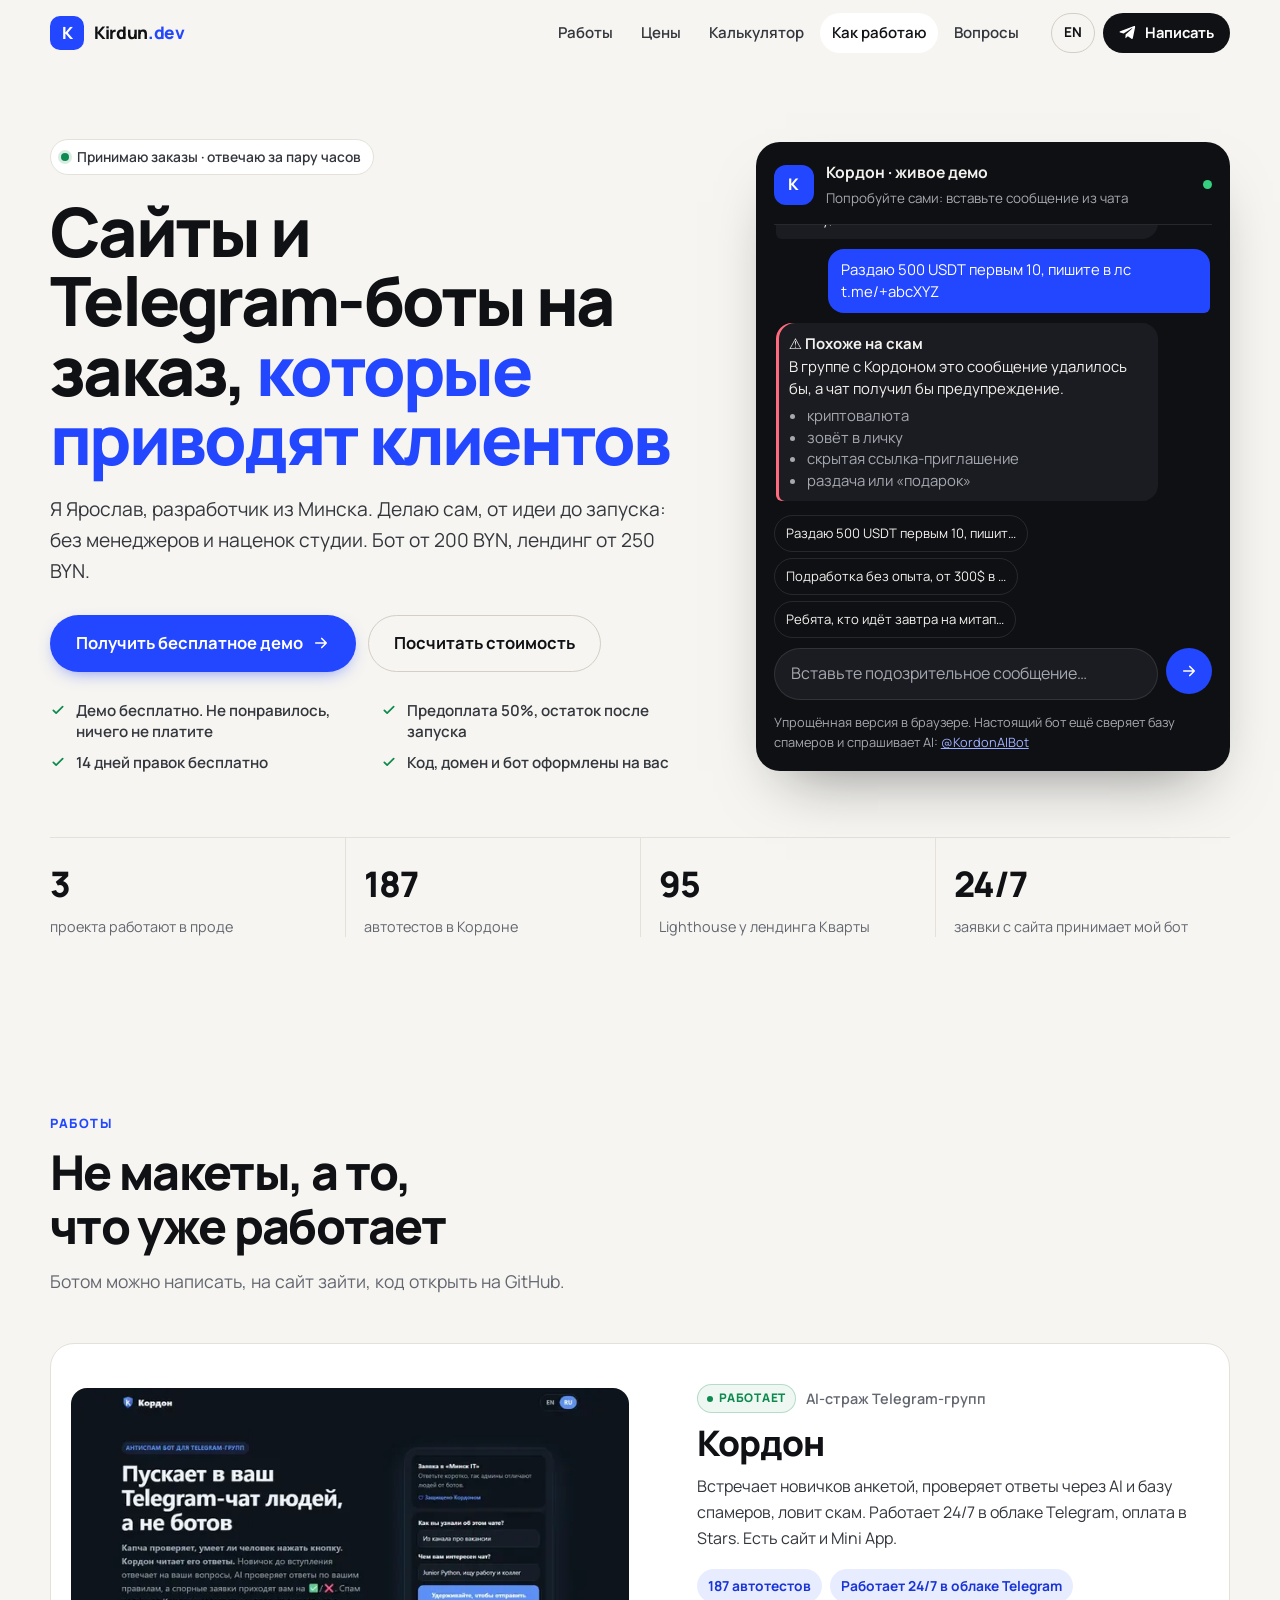
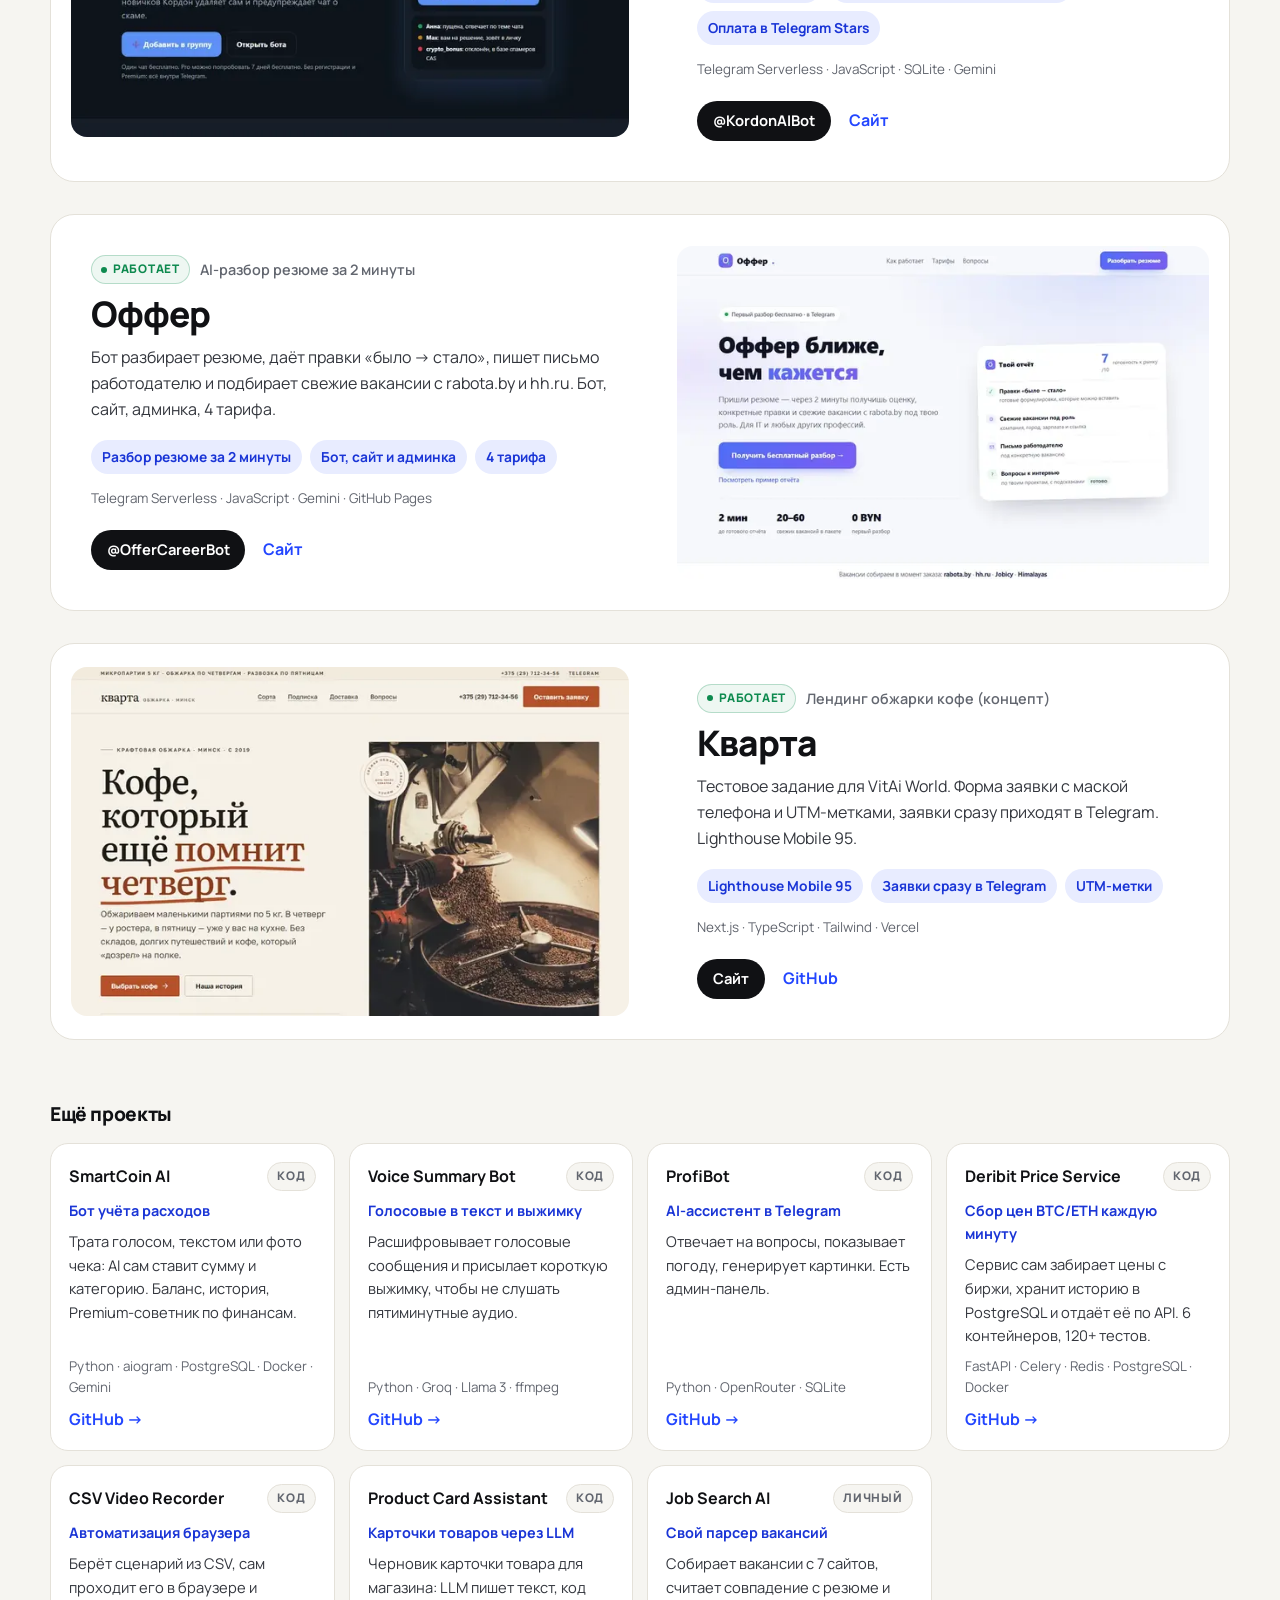
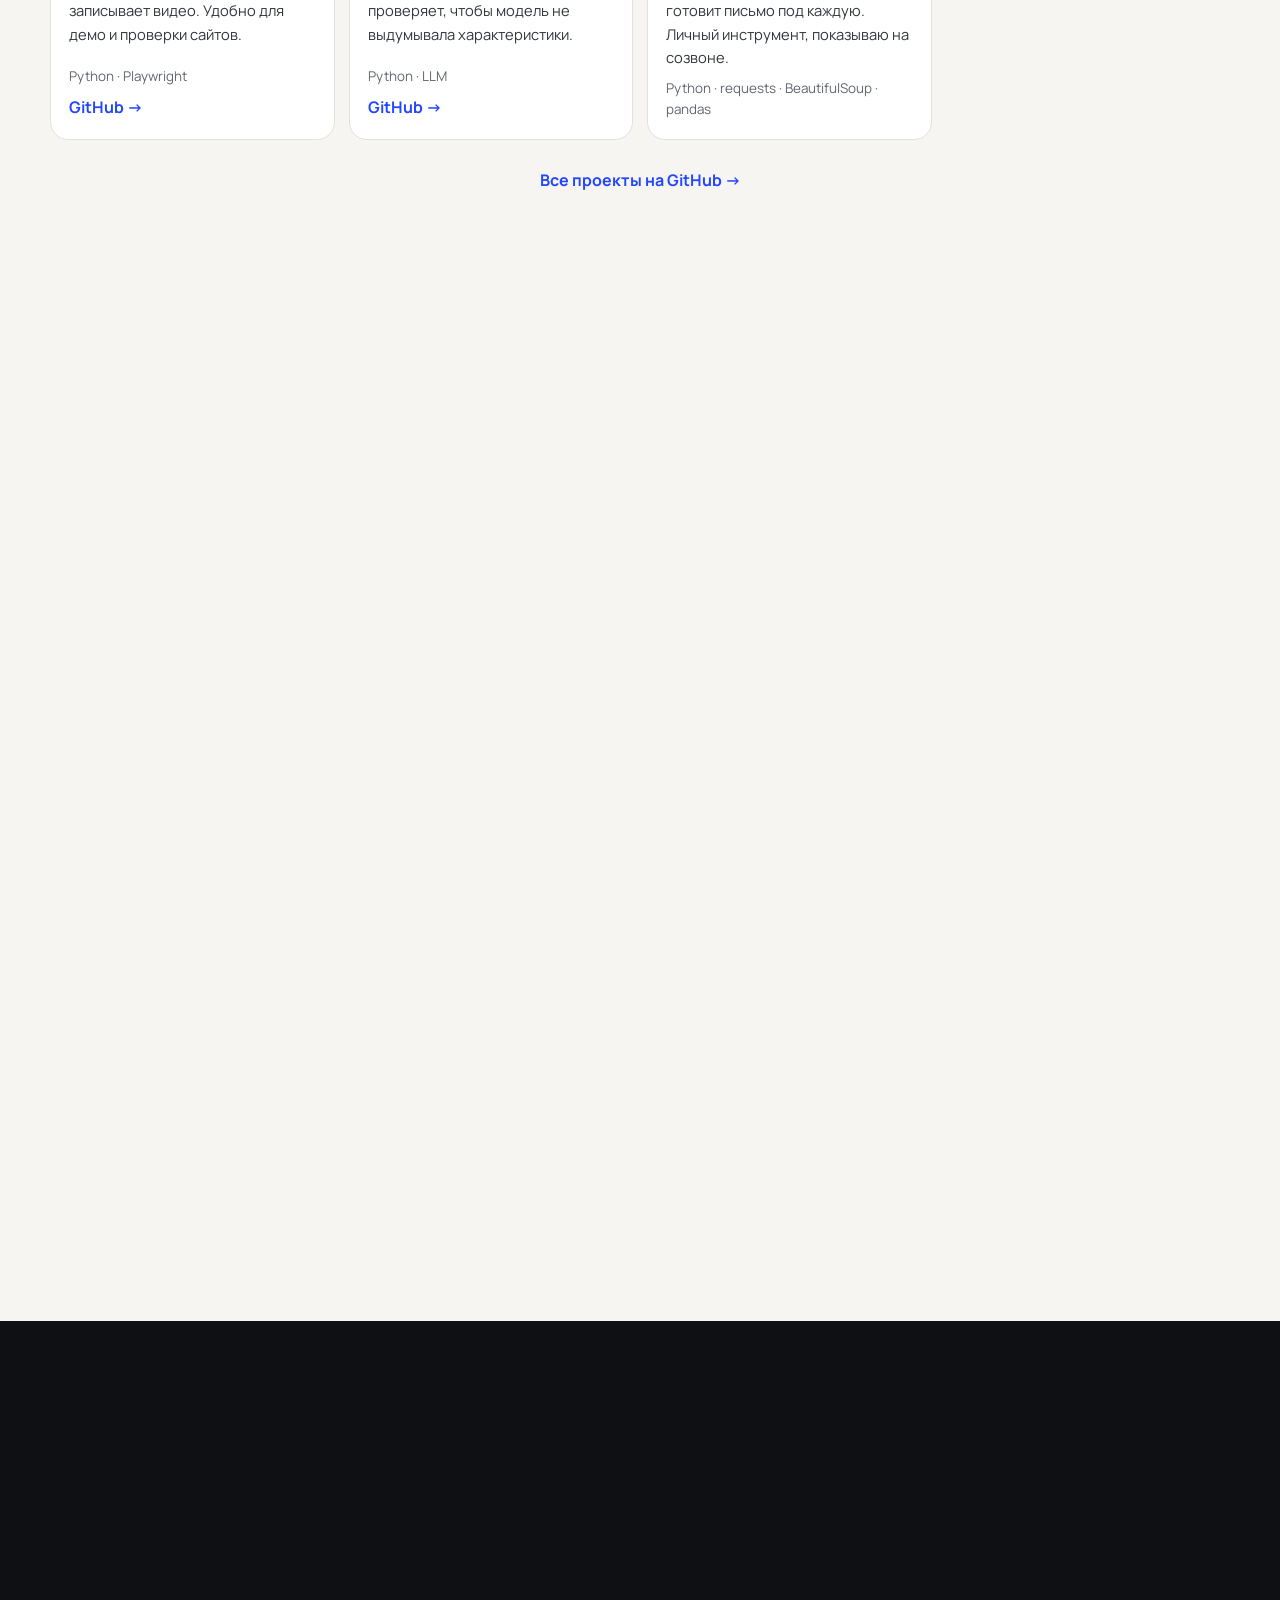
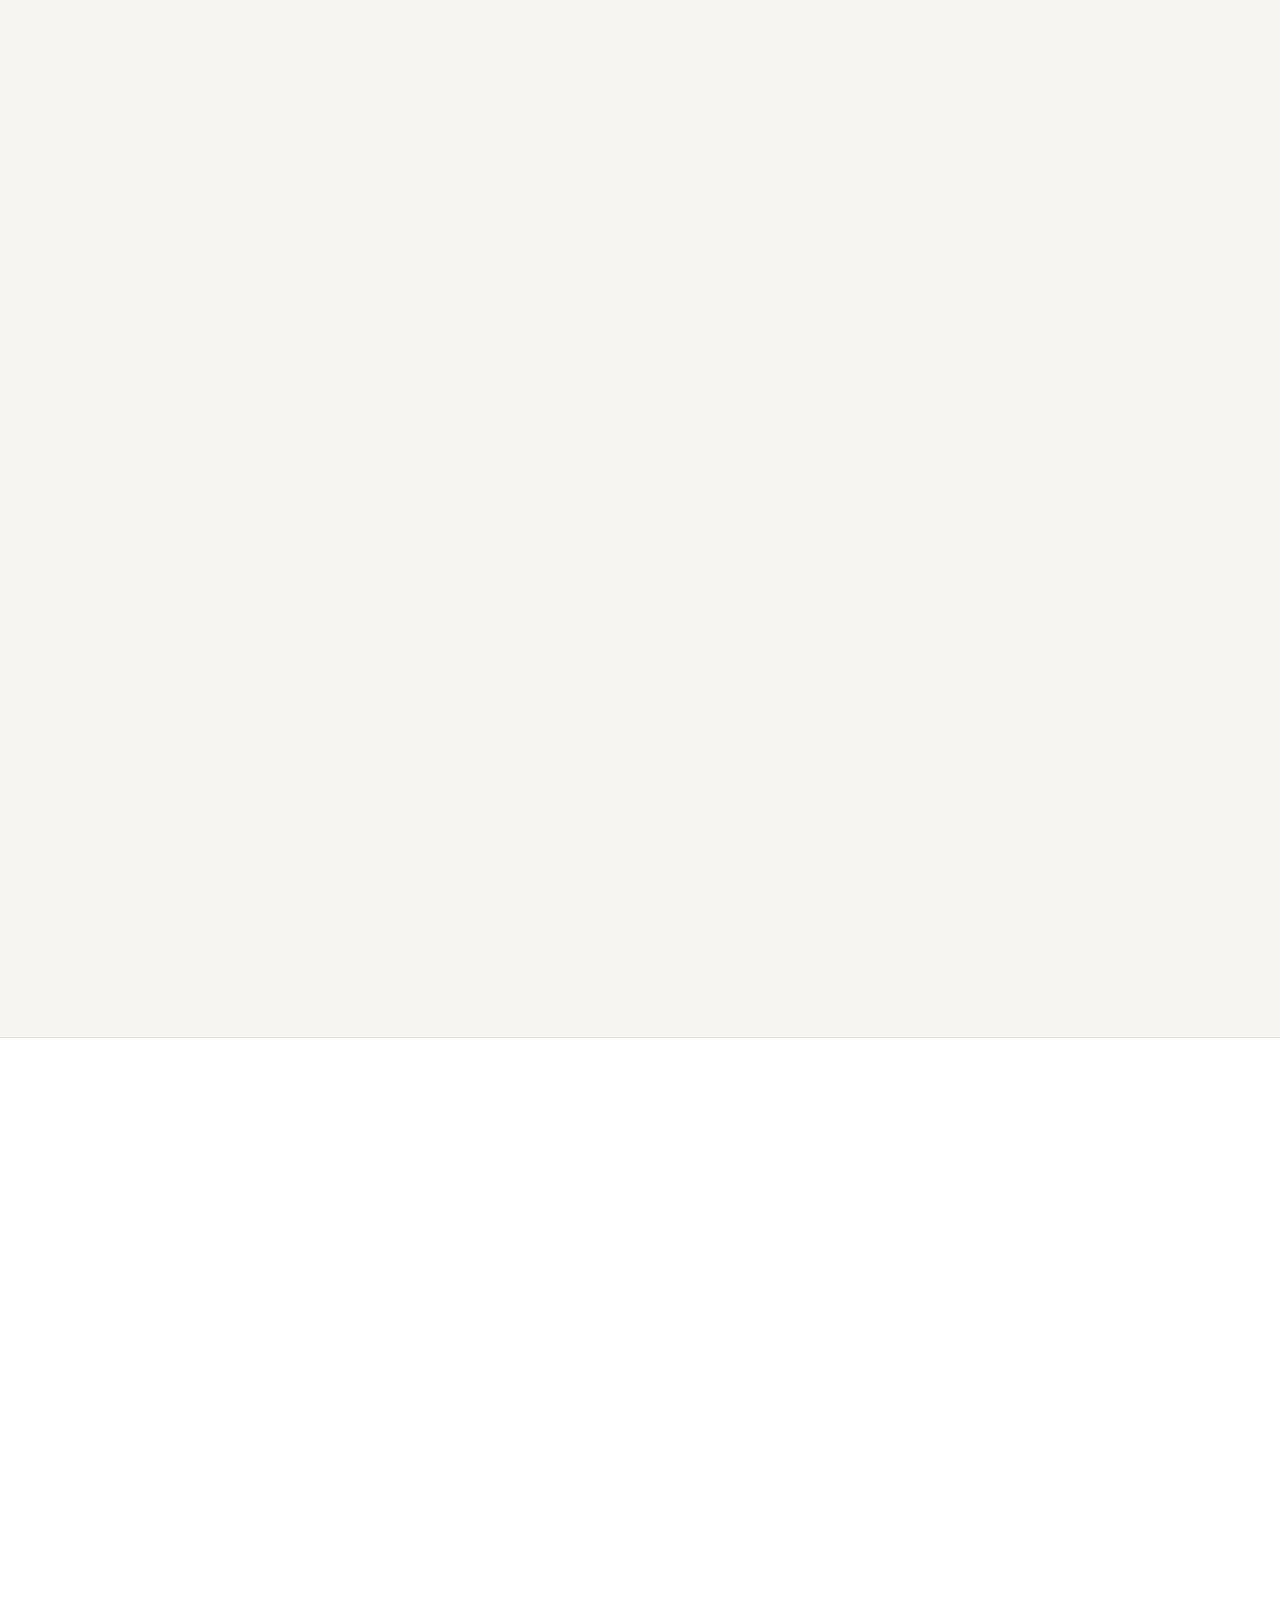
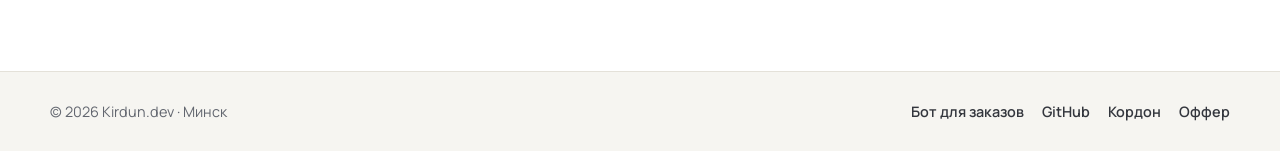
==== commit 9d6ec42d: "Бренд Kirdun.dev: шапка, заголовки, подвал, иконка вкладки Co-Authored-By: Claude Opus 5.5 <noreply@" ====
--- a/index.html
+++ b/index.html
@@ -4,7 +4,7 @@
 <head>
 <meta charset="utf-8">
 <meta name="viewport" content="width=device-width, initial-scale=1">
-<title>Сайты и Telegram-боты на заказ в Минске · Ярослав Кирдун</title>
+<title>Сайты и Telegram-боты на заказ в Минске · Kirdun.dev</title>
 <meta name="description" content="Разработчик из Минска. Telegram-боты от 200 BYN, сайты под ключ от 250 BYN, парсеры от 120 BYN. Бесплатное демо до оплаты, пакеты с ценами, калькулятор и заказ в Telegram.">
 <link rel="canonical" href="https://yarik002.github.io/">
 <link rel="alternate" hreflang="ru" href="https://yarik002.github.io/">
@@ -12,15 +12,15 @@
 <link rel="alternate" hreflang="x-default" href="https://yarik002.github.io/">
 <meta name="theme-color" content="#f6f5f1">
 <meta property="og:type" content="website">
-<meta property="og:site_name" content="Ярослав Кирдун">
+<meta property="og:site_name" content="Kirdun.dev">
 <meta property="og:locale" content="ru_RU">
-<meta property="og:title" content="Сайты и Telegram-боты на заказ · Ярослав Кирдун">
+<meta property="og:title" content="Сайты и Telegram-боты на заказ · Kirdun.dev">
 <meta property="og:description" content="Бесплатное демо до оплаты, пакеты с понятной ценой и заказ в Telegram в одно нажатие.">
 <meta property="og:image" content="https://yarik002.github.io/assets/img/og.png">
 <meta property="og:image:width" content="1200"><meta property="og:image:height" content="630">
 <meta property="og:url" content="https://yarik002.github.io/">
 <meta name="twitter:card" content="summary_large_image">
-<meta name="twitter:title" content="Сайты и Telegram-боты на заказ · Ярослав Кирдун">
+<meta name="twitter:title" content="Сайты и Telegram-боты на заказ · Kirdun.dev">
 <meta name="twitter:description" content="Бесплатное демо до оплаты, пакеты с понятной ценой и заказ в Telegram в одно нажатие.">
 <meta name="twitter:image" content="https://yarik002.github.io/assets/img/og.png">
 <link rel="icon" href="/assets/img/favicon.svg" type="image/svg+xml">
@@ -30,13 +30,13 @@
 <noscript><link rel="stylesheet" href="https://fonts.googleapis.com/css2?family=Manrope:wght@400..800&amp;display=optional"></noscript>
 <link rel="stylesheet" href="/assets/css/style.css">
 <script>if(/[?&]lang=en\b/.test(location.search))location.replace("/en/"+location.hash)</script>
-<script type="application/ld+json">{"@context":"https://schema.org","@graph":[{"@type":"Person","@id":"https://yarik002.github.io/#person","name":"Ярослав Кирдун","jobTitle":"Разработчик сайтов и Telegram-ботов","address":{"@type":"PostalAddress","addressLocality":"Минск","addressCountry":"BY"},"url":"https://yarik002.github.io/","sameAs":["https://github.com/Yarik002","https://t.me/KirdunSupportBot"]},{"@type":"ProfessionalService","@id":"https://yarik002.github.io/#service","name":"Сайты и Telegram-боты на заказ · Ярослав Кирдун","url":"https://yarik002.github.io/","image":"https://yarik002.github.io/assets/img/og.png","description":"Бесплатное демо до оплаты, пакеты с понятной ценой и заказ в Telegram в одно нажатие.","founder":{"@id":"https://yarik002.github.io/#person"},"areaServed":["BY","RU","KZ"],"address":{"@type":"PostalAddress","addressLocality":"Минск","addressCountry":"BY"},"priceRange":"40+ BYN","hasOfferCatalog":{"@type":"OfferCatalog","name":"Пакеты с понятной ценой","itemListElement":[{"@type":"Offer","itemOffered":{"@type":"Service","name":"Сайты под ключ","description":"Лендинг или сайт-визитка, который продаёт, а не просто висит."},"priceSpecification":{"@type":"PriceSpecification","minPrice":250,"priceCurrency":"BYN"}},{"@type":"Offer","itemOffered":{"@type":"Service","name":"Telegram-боты","description":"Бот, который принимает заявки, отвечает клиентам и берёт оплату, пока вы спите."},"priceSpecification":{"@type":"PriceSpecification","minPrice":200,"priceCurrency":"BYN"}},{"@type":"Offer","itemOffered":{"@type":"Service","name":"Парсеры и автоматизация","description":"Соберу данные с сайтов и уберу ручную рутину: таблицы, отчёты, уведомления."},"priceSpecification":{"@type":"PriceSpecification","minPrice":120,"priceCurrency":"BYN"}},{"@type":"Offer","itemOffered":{"@type":"Service","name":"Видеомонтаж и реклама","description":"Короткие ролики для Reels, Shorts и TikTok, которые досматривают до конца."},"priceSpecification":{"@type":"PriceSpecification","minPrice":40,"priceCurrency":"BYN"}},{"@type":"Offer","itemOffered":{"@type":"Service","name":"AI-фото и визуал","description":"Картинки для соцсетей, карточек товаров и рекламы без фотостудии."},"priceSpecification":{"@type":"PriceSpecification","minPrice":50,"priceCurrency":"BYN"}}]}},{"@type":"FAQPage","mainEntity":[{"@type":"Question","name":"Почему у тебя дешевле, чем в студиях?","acceptedAnswer":{"@type":"Answer","text":"Я работаю один, без менеджеров и офиса. Платите за работу, а не за накладные расходы. Взамен прошу честный отзыв."}},{"@type":"Question","name":"А если результат не понравится?","acceptedAnswer":{"@type":"Answer","text":"Поэтому сначала бесплатное демо. Если не зашло, расходимся без оплаты. Дальше правки входят в цену."}},{"@type":"Question","name":"Исходники и доступы будут мои?","acceptedAnswer":{"@type":"Answer","text":"Да. Домен, хостинг, бот и код оформляются на вас, я передаю всё после оплаты."}},{"@type":"Question","name":"Работаешь с другими странами?","acceptedAnswer":{"@type":"Answer","text":"Да, с Беларусью, Россией, Казахстаном и не только. Общаемся в Telegram, способ оплаты обсудим."}},{"@type":"Question","name":"Где следить за заказом и как платить?","acceptedAnswer":{"@type":"Answer","text":"Всё в моём боте @KirdunSupportBot: заявка с номером, статус, вопросы и счёт. Оплата в Telegram Stars, через ЕРИП или переводом, реквизиты присылаю после согласования."}},{"@type":"Question","name":"Как быстро ты отвечаешь?","acceptedAnswer":{"@type":"Answer","text":"Обычно в течение пары часов днём по Минску. Ночью бот примет заявку и сразу покажет смету, а я отвечу утром."}},{"@type":"Question","name":"Что нужно от меня, чтобы начать?","acceptedAnswer":{"@type":"Answer","text":"Пара предложений о задаче и примеры того, что нравится. Остальное спрошу сам."}}]}]}</script>
+<script type="application/ld+json">{"@context":"https://schema.org","@graph":[{"@type":"Person","@id":"https://yarik002.github.io/#person","name":"Ярослав Кирдун","jobTitle":"Разработчик сайтов и Telegram-ботов","address":{"@type":"PostalAddress","addressLocality":"Минск","addressCountry":"BY"},"url":"https://yarik002.github.io/","sameAs":["https://github.com/Yarik002","https://t.me/KirdunSupportBot"]},{"@type":"ProfessionalService","@id":"https://yarik002.github.io/#service","name":"Сайты и Telegram-боты на заказ · Kirdun.dev","url":"https://yarik002.github.io/","image":"https://yarik002.github.io/assets/img/og.png","description":"Бесплатное демо до оплаты, пакеты с понятной ценой и заказ в Telegram в одно нажатие.","founder":{"@id":"https://yarik002.github.io/#person"},"areaServed":["BY","RU","KZ"],"address":{"@type":"PostalAddress","addressLocality":"Минск","addressCountry":"BY"},"priceRange":"40+ BYN","hasOfferCatalog":{"@type":"OfferCatalog","name":"Пакеты с понятной ценой","itemListElement":[{"@type":"Offer","itemOffered":{"@type":"Service","name":"Сайты под ключ","description":"Лендинг или сайт-визитка, который продаёт, а не просто висит."},"priceSpecification":{"@type":"PriceSpecification","minPrice":250,"priceCurrency":"BYN"}},{"@type":"Offer","itemOffered":{"@type":"Service","name":"Telegram-боты","description":"Бот, который принимает заявки, отвечает клиентам и берёт оплату, пока вы спите."},"priceSpecification":{"@type":"PriceSpecification","minPrice":200,"priceCurrency":"BYN"}},{"@type":"Offer","itemOffered":{"@type":"Service","name":"Парсеры и автоматизация","description":"Соберу данные с сайтов и уберу ручную рутину: таблицы, отчёты, уведомления."},"priceSpecification":{"@type":"PriceSpecification","minPrice":120,"priceCurrency":"BYN"}},{"@type":"Offer","itemOffered":{"@type":"Service","name":"Видеомонтаж и реклама","description":"Короткие ролики для Reels, Shorts и TikTok, которые досматривают до конца."},"priceSpecification":{"@type":"PriceSpecification","minPrice":40,"priceCurrency":"BYN"}},{"@type":"Offer","itemOffered":{"@type":"Service","name":"AI-фото и визуал","description":"Картинки для соцсетей, карточек товаров и рекламы без фотостудии."},"priceSpecification":{"@type":"PriceSpecification","minPrice":50,"priceCurrency":"BYN"}}]}},{"@type":"FAQPage","mainEntity":[{"@type":"Question","name":"Почему у тебя дешевле, чем в студиях?","acceptedAnswer":{"@type":"Answer","text":"Я работаю один, без менеджеров и офиса. Платите за работу, а не за накладные расходы. Взамен прошу честный отзыв."}},{"@type":"Question","name":"А если результат не понравится?","acceptedAnswer":{"@type":"Answer","text":"Поэтому сначала бесплатное демо. Если не зашло, расходимся без оплаты. Дальше правки входят в цену."}},{"@type":"Question","name":"Исходники и доступы будут мои?","acceptedAnswer":{"@type":"Answer","text":"Да. Домен, хостинг, бот и код оформляются на вас, я передаю всё после оплаты."}},{"@type":"Question","name":"Работаешь с другими странами?","acceptedAnswer":{"@type":"Answer","text":"Да, с Беларусью, Россией, Казахстаном и не только. Общаемся в Telegram, способ оплаты обсудим."}},{"@type":"Question","name":"Где следить за заказом и как платить?","acceptedAnswer":{"@type":"Answer","text":"Всё в моём боте @KirdunSupportBot: заявка с номером, статус, вопросы и счёт. Оплата в Telegram Stars, через ЕРИП или переводом, реквизиты присылаю после согласования."}},{"@type":"Question","name":"Как быстро ты отвечаешь?","acceptedAnswer":{"@type":"Answer","text":"Обычно в течение пары часов днём по Минску. Ночью бот примет заявку и сразу покажет смету, а я отвечу утром."}},{"@type":"Question","name":"Что нужно от меня, чтобы начать?","acceptedAnswer":{"@type":"Answer","text":"Пара предложений о задаче и примеры того, что нравится. Остальное спрошу сам."}}]}]}</script>
 </head>
 <body>
 <a class="skip" href="#main">К содержимому</a>
 <header class="top">
   <div class="wrap top-in">
-    <a class="logo" href="/"><span class="logo-mark" aria-hidden="true">ЯК</span><span class="logo-name">Ярослав Кирдун</span></a>
+    <a class="logo" href="/"><span class="logo-mark" aria-hidden="true">K</span><span class="logo-name">Kirdun<span>.dev</span></span></a>
     <nav class="nav" id="nav" aria-label="Разделы">
       <a href="#work">Работы</a>
       <a href="#prices">Цены</a>
@@ -476,7 +476,7 @@
       <p class="eyebrow">Обо мне</p>
       <h2>Пишете напрямую тому, кто делает</h2>
     </div>
-      <p class="about-p">Я Ярослав Кирдун, разработчик из Минска. Учусь в IT-колледже и параллельно запускаю свои продукты: AI-стража Telegram-групп Кордон, бота для поиска работы Оффер и бота, который принимает заявки с этого сайта.</p>
+      <p class="about-p">Меня зовут Ярослав, я разработчик из Минска и автор Kirdun.dev. Учусь в IT-колледже и параллельно запускаю свои продукты: AI-стража Telegram-групп Кордон, бота для поиска работы Оффер и бота, который принимает заявки с этого сайта.</p>
       <p class="about-p">Пишу на Python и JavaScript: Telegram-боты, сайты, парсеры, автоматизация. Работаю один, поэтому без менеджеров, испорченного телефона и наценок студии.</p>
       <p><a class="link" href="https://github.com/Yarik002" target="_blank" rel="noopener">github.com/Yarik002 →</a></p>
     </div>
@@ -541,7 +541,7 @@
 </main>
 <footer class="foot">
   <div class="wrap foot-in">
-    <p>© 2026 Ярослав Кирдун · Минск</p>
+    <p>© 2026 Kirdun.dev · Минск</p>
     <p class="foot-links">
       <a href="https://t.me/KirdunSupportBot?start=site" target="_blank" rel="noopener">Бот для заказов</a>
       <a href="https://github.com/Yarik002" target="_blank" rel="noopener">GitHub</a>
--- a/assets/css/style.css
+++ b/assets/css/style.css
@@ -78,8 +78,9 @@
 .top.scrolled { border-bottom-color: var(--line); }
 .top-in { display: flex; align-items: center; gap: 20px; height: 66px; }
 .logo { display: inline-flex; align-items: center; gap: 10px; text-decoration: none; font-weight: 800; letter-spacing: -.01em; }
-.logo-mark { display: grid; place-items: center; width: 34px; height: 34px; border-radius: 10px; background: var(--ink); color: #fff; font-size: .8rem; letter-spacing: .02em; }
-.logo-name { font-size: 1rem; }
+.logo-mark { display: grid; place-items: center; width: 34px; height: 34px; border-radius: 10px; background: var(--accent); color: #fff; font-size: 1.05rem; }
+.logo-name { font-size: 1.08rem; letter-spacing: -.02em; }
+.logo-name span { color: var(--accent); }
 .nav { display: flex; gap: 4px; margin-left: auto; }
 .nav a { padding: 8px 12px; border-radius: 999px; text-decoration: none; color: var(--ink-2); font-weight: 600; font-size: .94rem; }
 .nav a:hover, .nav a.active { background: var(--surface); color: var(--ink); }
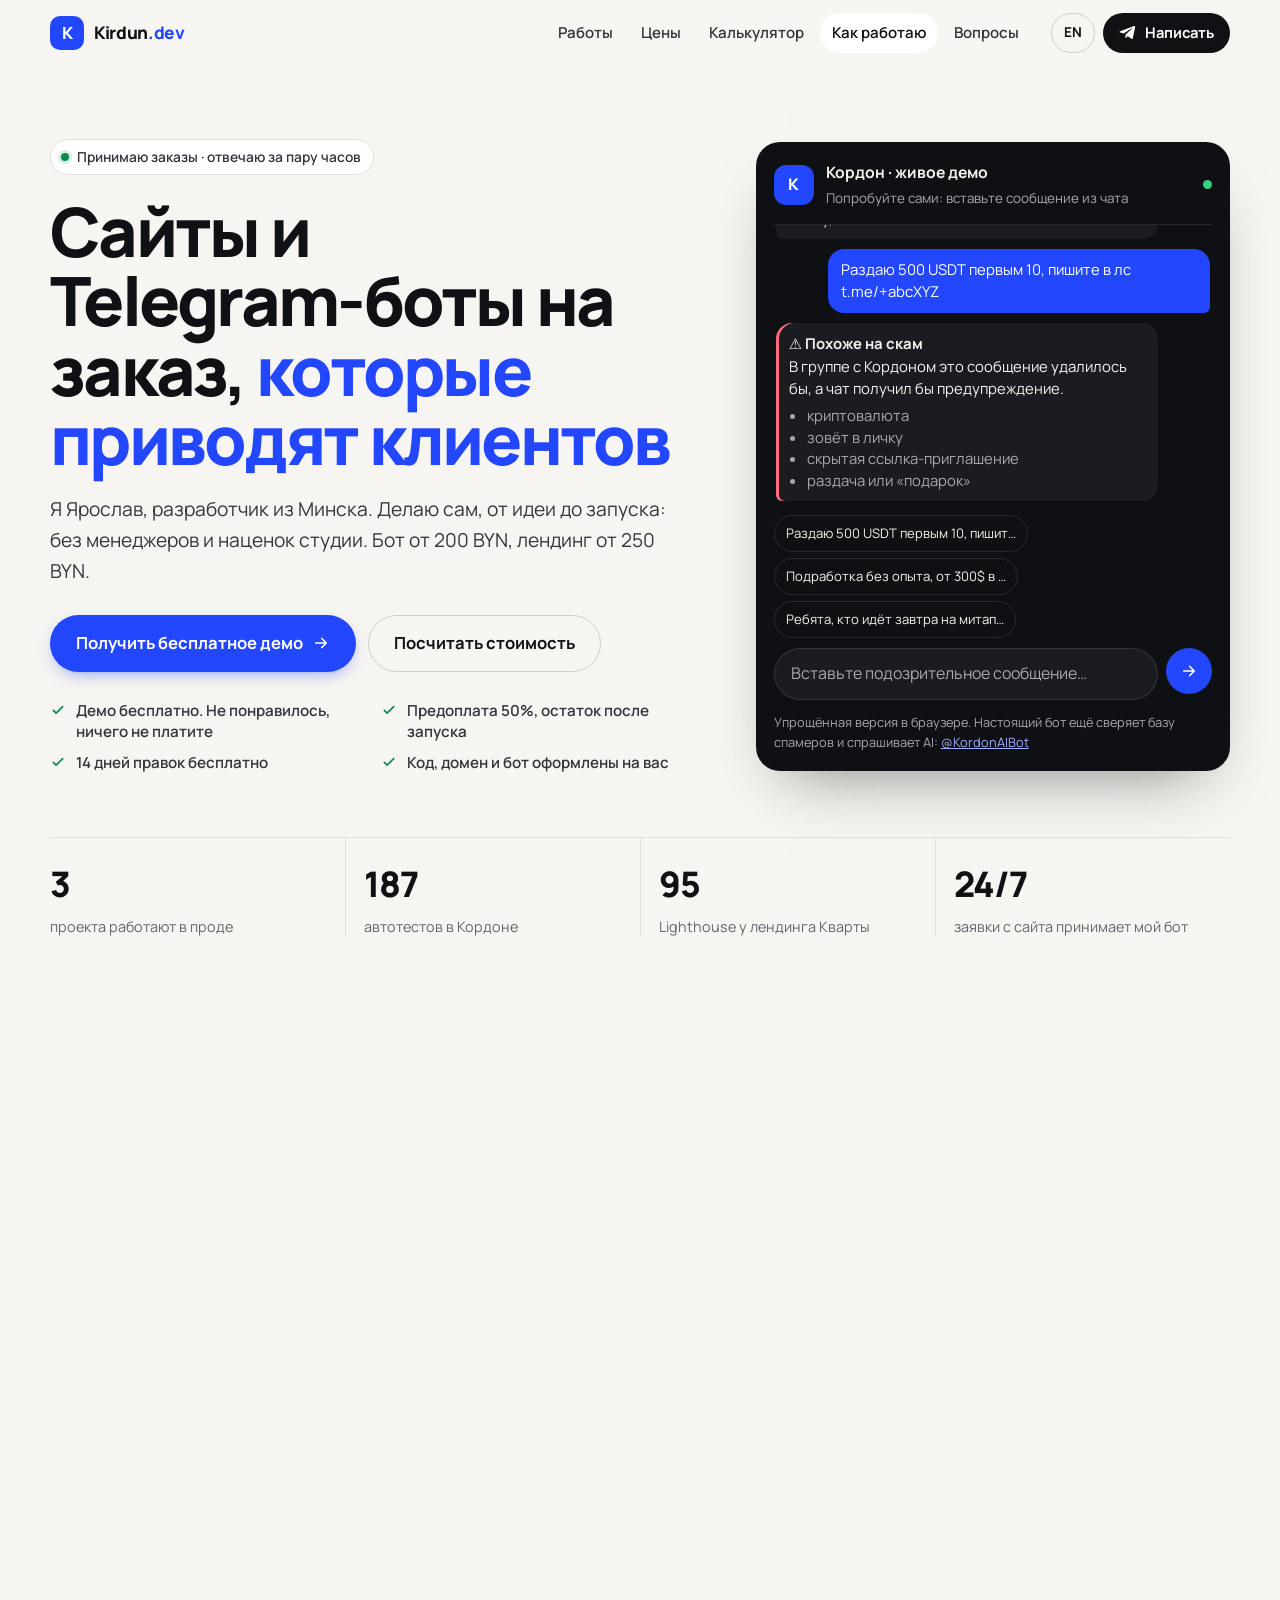
==== commit f9c4439c: "Дневник: запись про бота для заказов и поддержки Co-Authored-By: Claude Opus 5.5 <noreply@anthropic." ====
--- a/index.html
+++ b/index.html
@@ -518,6 +518,7 @@
       <p class="sec-lead">Строю своё дело открыто. Только то, что было на самом деле.</p>
     </div>
     <ol class="timeline">
+      <li><time datetime="2026-11-05">5 ноября 2026 г.</time><h3>Свой бот для заказов и поддержки</h3><p>Заявки с калькулятора, бесплатное демо, оплата и поддержка Кордона теперь в одном боте: @KirdunSupportBot.</p></li>
       <li><time datetime="2026-11-03">3 ноября 2026 г.</time><h3>Запустил эту платформу</h3><p>Собрал все проекты и услуги в одном месте. Дальше: первые заказы и предложения бизнесам.</p></li>
       <li><time datetime="2026-10-27">27 октября 2026 г.</time><h3>Кордон: пробный Pro в проде</h3><p>Добавил бесплатные 7 дней Pro. Бот работает в настоящих группах.</p></li>
       <li><time datetime="2026-10-24">24 октября 2026 г.</time><h3>За день: исследование рынка и Кордон</h3><p>7 исследований рынка, выбор идеи, бот с 79 тестами и деплой в облако Telegram. Вечером поймал первый скам в живой группе.</p></li>
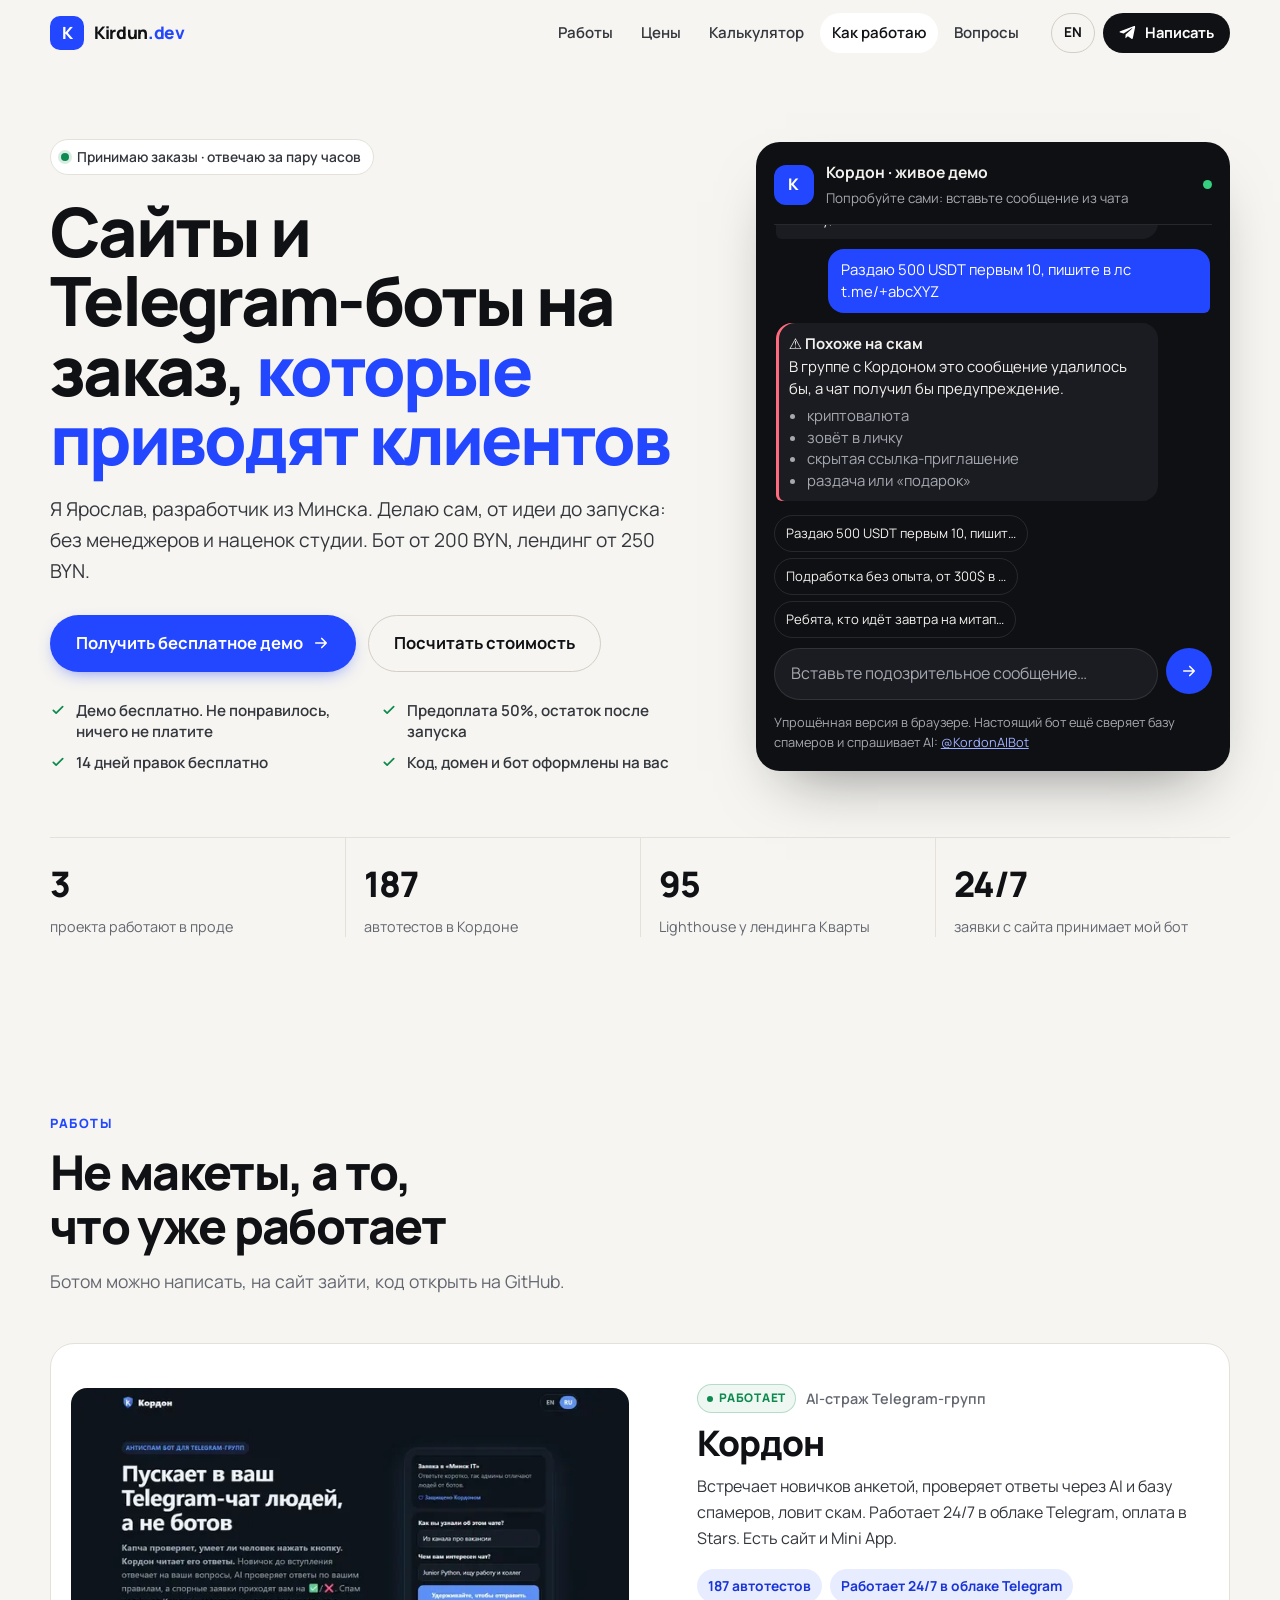
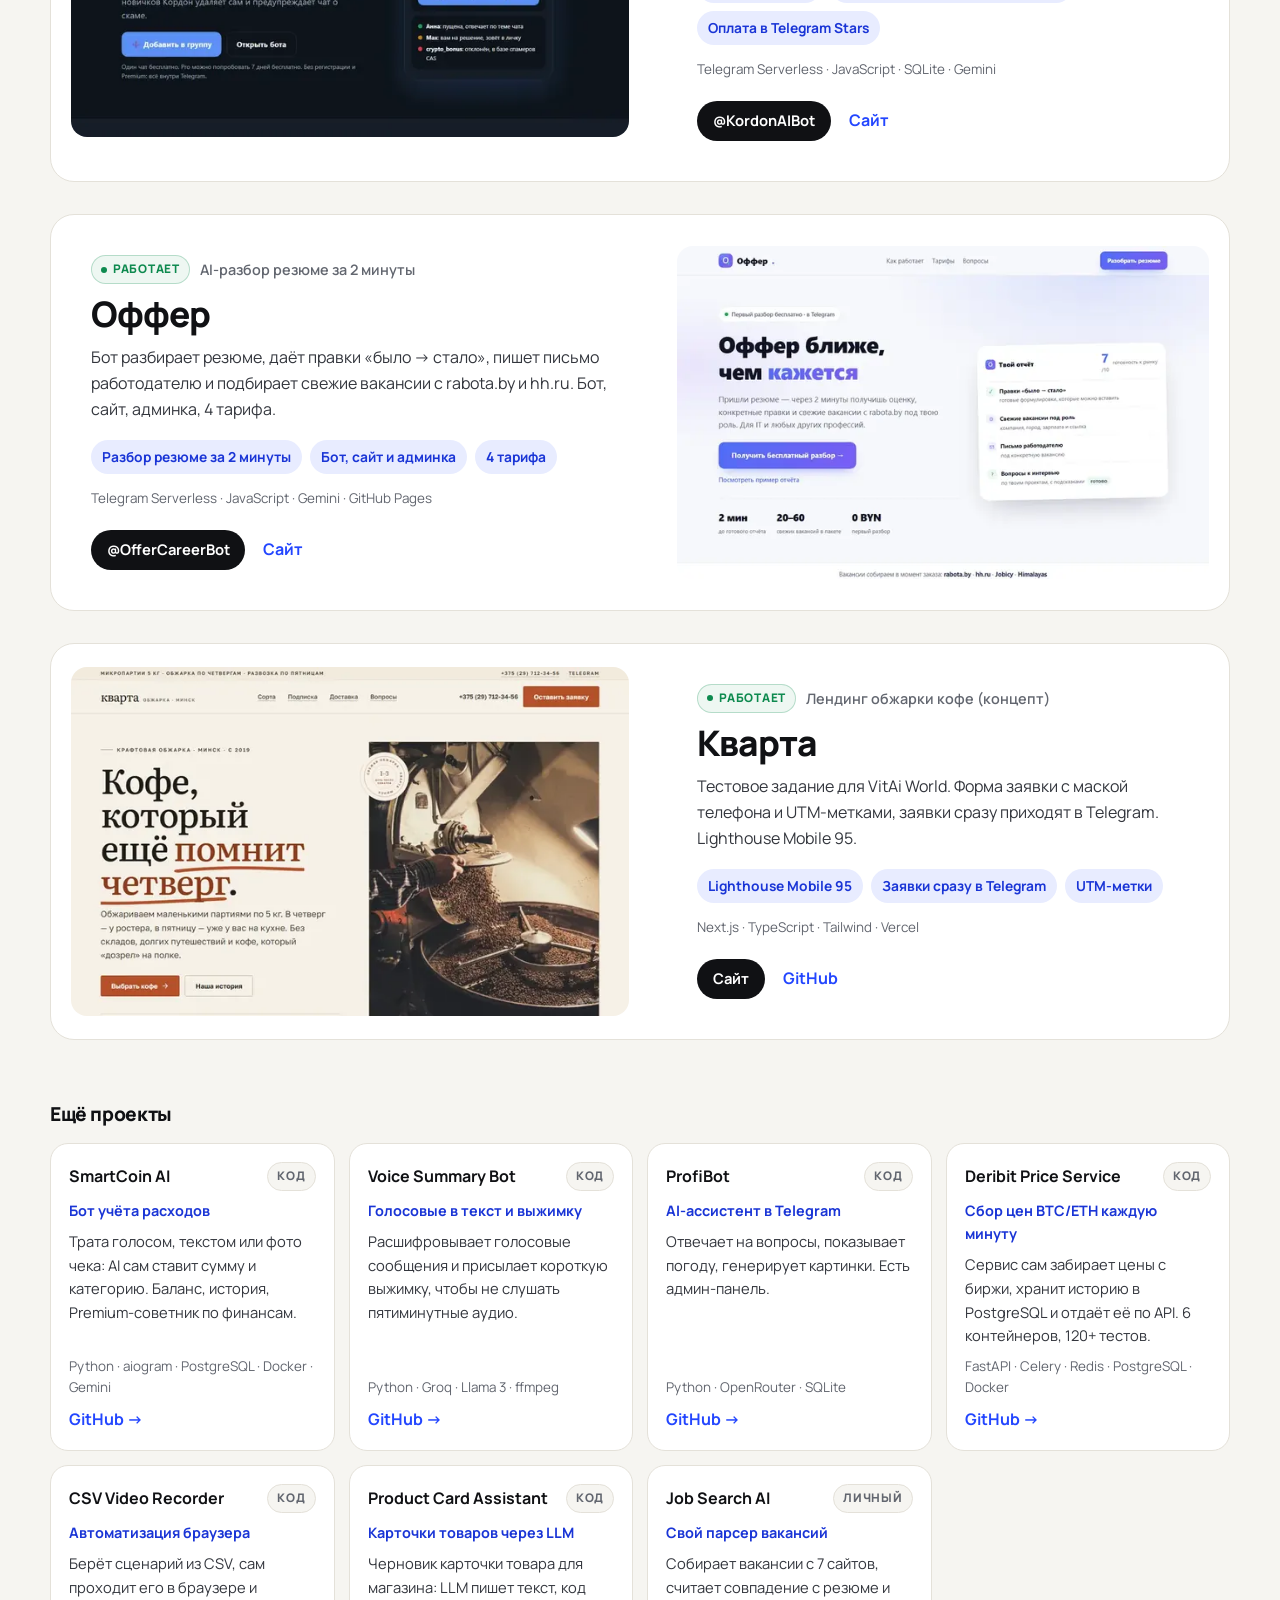
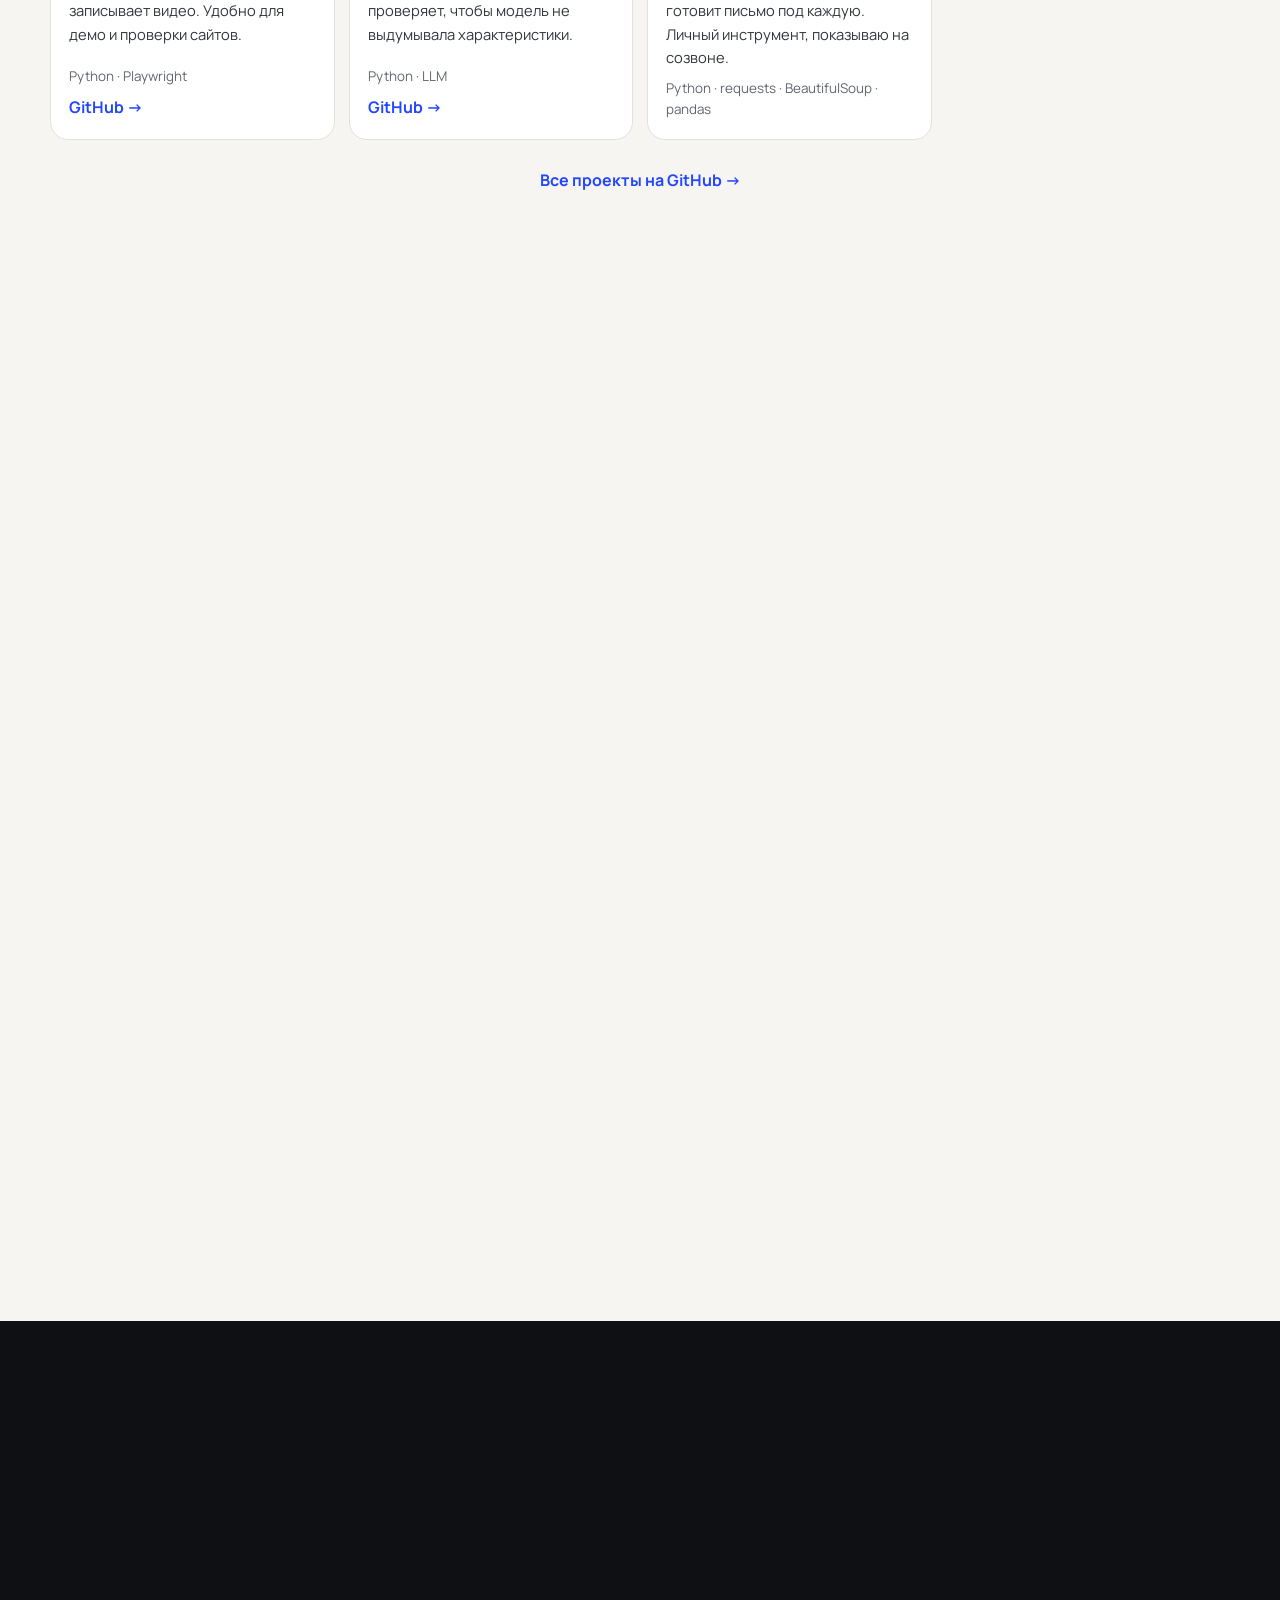
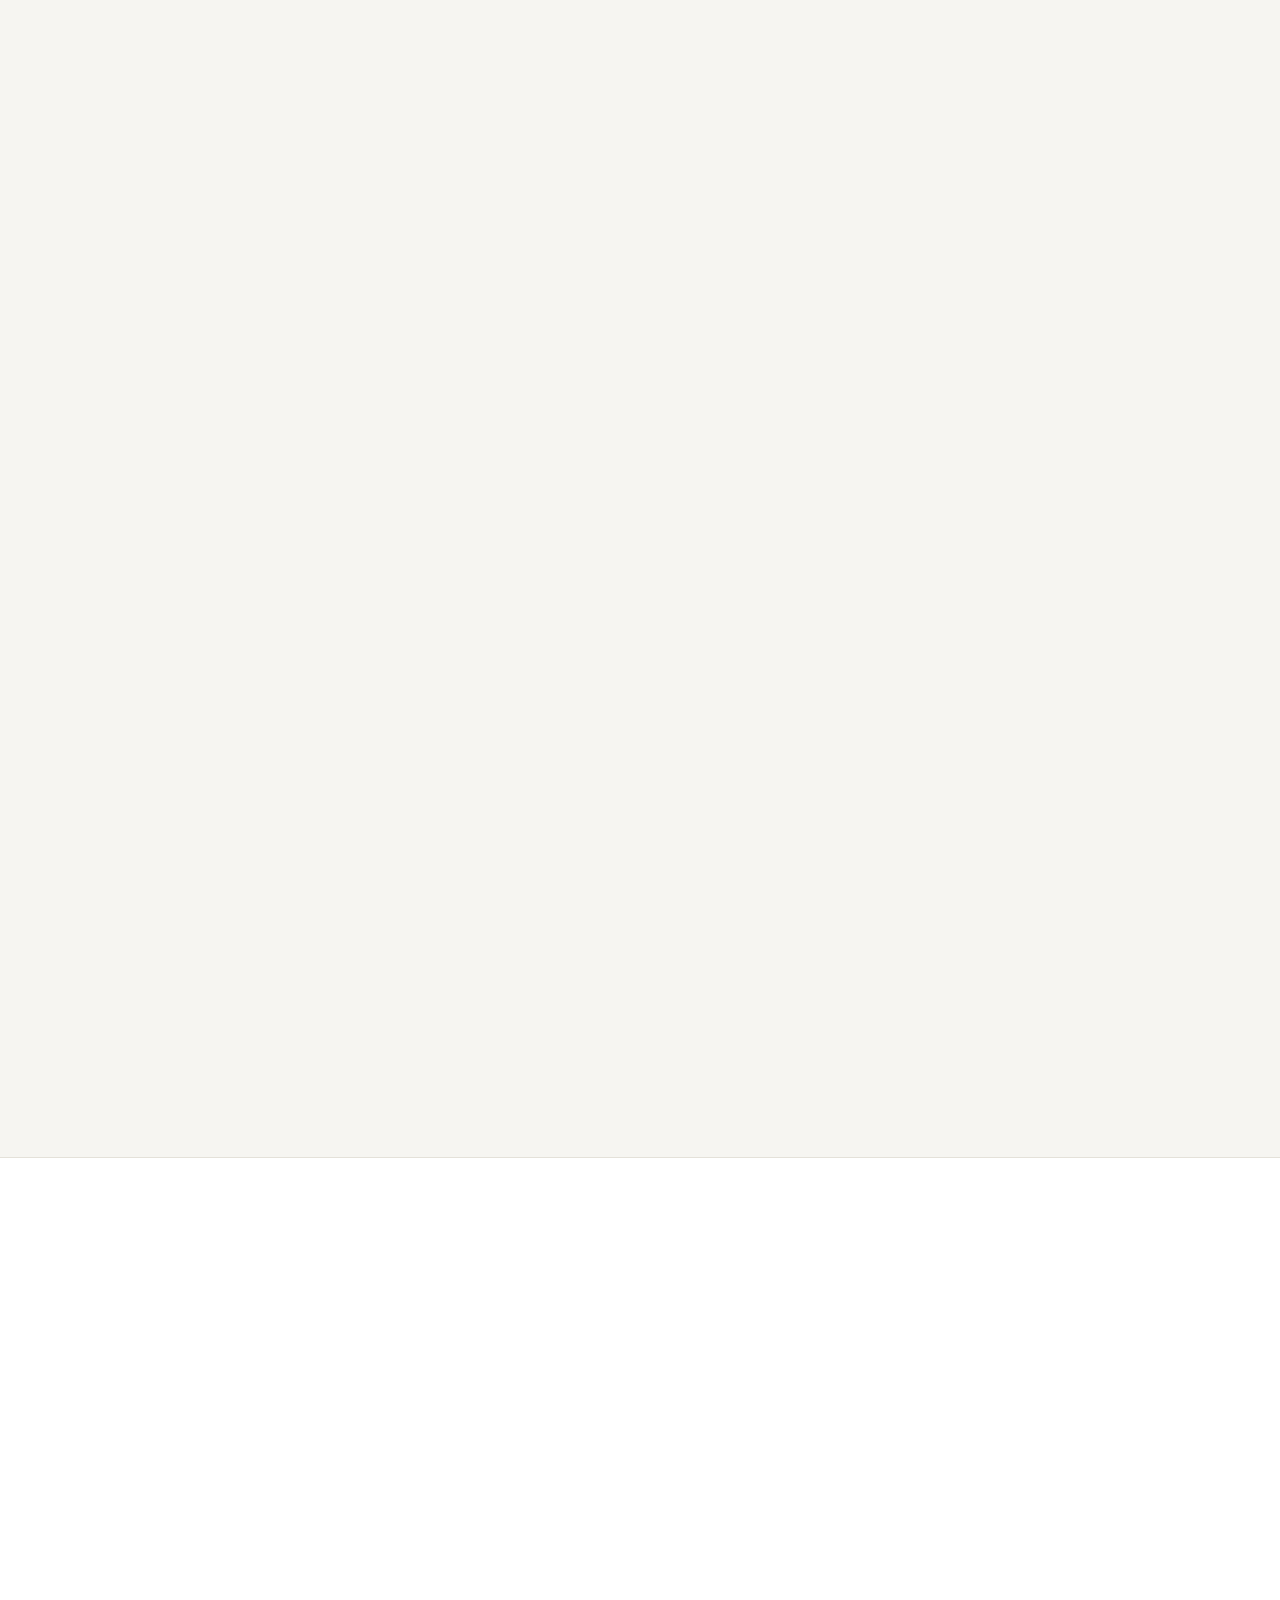
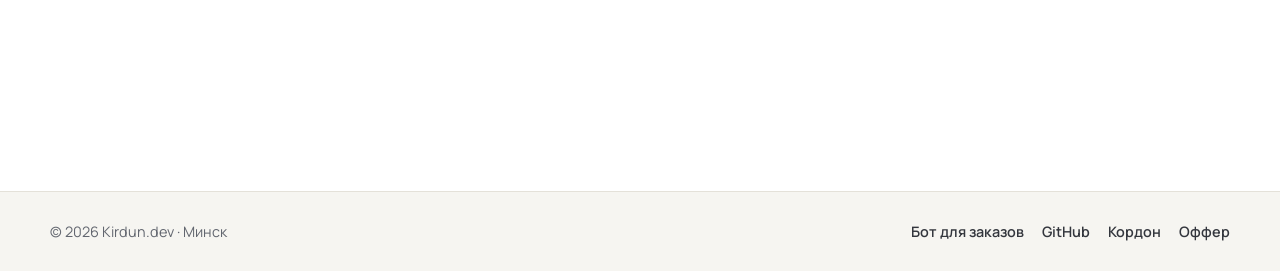
==== commit 1a0385c8: "fix: launch audit — RU day forms on packages, no-JS form keeps start=demo, EN noscript link, cache-b" ====
--- a/index.html
+++ b/index.html
@@ -5,7 +5,7 @@
 <meta charset="utf-8">
 <meta name="viewport" content="width=device-width, initial-scale=1">
 <title>Сайты и Telegram-боты на заказ в Минске · Kirdun.dev</title>
-<meta name="description" content="Разработчик из Минска. Telegram-боты от 200 BYN, сайты под ключ от 250 BYN, парсеры от 120 BYN. Бесплатное демо до оплаты, пакеты с ценами, калькулятор и заказ в Telegram.">
+<meta name="description" content="Разработчик из Минска: Telegram-боты от 200 BYN, сайты от 250 BYN, парсеры от 120 BYN. Бесплатное демо до оплаты, цены и заказ в Telegram.">
 <link rel="canonical" href="https://yarik002.github.io/">
 <link rel="alternate" hreflang="ru" href="https://yarik002.github.io/">
 <link rel="alternate" hreflang="en" href="https://yarik002.github.io/en/">
@@ -28,7 +28,7 @@
 <link rel="preconnect" href="https://fonts.gstatic.com" crossorigin>
 <link rel="preload" as="style" href="https://fonts.googleapis.com/css2?family=Manrope:wght@400..800&amp;display=optional" onload="this.onload=null;this.rel='stylesheet'">
 <noscript><link rel="stylesheet" href="https://fonts.googleapis.com/css2?family=Manrope:wght@400..800&amp;display=optional"></noscript>
-<link rel="stylesheet" href="/assets/css/style.css">
+<link rel="stylesheet" href="/assets/css/style.css?v=c0be8f57">
 <script>if(/[?&]lang=en\b/.test(location.search))location.replace("/en/"+location.hash)</script>
 <script type="application/ld+json">{"@context":"https://schema.org","@graph":[{"@type":"Person","@id":"https://yarik002.github.io/#person","name":"Ярослав Кирдун","jobTitle":"Разработчик сайтов и Telegram-ботов","address":{"@type":"PostalAddress","addressLocality":"Минск","addressCountry":"BY"},"url":"https://yarik002.github.io/","sameAs":["https://github.com/Yarik002","https://t.me/KirdunSupportBot"]},{"@type":"ProfessionalService","@id":"https://yarik002.github.io/#service","name":"Сайты и Telegram-боты на заказ · Kirdun.dev","url":"https://yarik002.github.io/","image":"https://yarik002.github.io/assets/img/og.png","description":"Бесплатное демо до оплаты, пакеты с понятной ценой и заказ в Telegram в одно нажатие.","founder":{"@id":"https://yarik002.github.io/#person"},"areaServed":["BY","RU","KZ"],"address":{"@type":"PostalAddress","addressLocality":"Минск","addressCountry":"BY"},"priceRange":"40+ BYN","hasOfferCatalog":{"@type":"OfferCatalog","name":"Пакеты с понятной ценой","itemListElement":[{"@type":"Offer","itemOffered":{"@type":"Service","name":"Сайты под ключ","description":"Лендинг или сайт-визитка, который продаёт, а не просто висит."},"priceSpecification":{"@type":"PriceSpecification","minPrice":250,"priceCurrency":"BYN"}},{"@type":"Offer","itemOffered":{"@type":"Service","name":"Telegram-боты","description":"Бот, который принимает заявки, отвечает клиентам и берёт оплату, пока вы спите."},"priceSpecification":{"@type":"PriceSpecification","minPrice":200,"priceCurrency":"BYN"}},{"@type":"Offer","itemOffered":{"@type":"Service","name":"Парсеры и автоматизация","description":"Соберу данные с сайтов и уберу ручную рутину: таблицы, отчёты, уведомления."},"priceSpecification":{"@type":"PriceSpecification","minPrice":120,"priceCurrency":"BYN"}},{"@type":"Offer","itemOffered":{"@type":"Service","name":"Видеомонтаж и реклама","description":"Короткие ролики для Reels, Shorts и TikTok, которые досматривают до конца."},"priceSpecification":{"@type":"PriceSpecification","minPrice":40,"priceCurrency":"BYN"}},{"@type":"Offer","itemOffered":{"@type":"Service","name":"AI-фото и визуал","description":"Картинки для соцсетей, карточек товаров и рекламы без фотостудии."},"priceSpecification":{"@type":"PriceSpecification","minPrice":50,"priceCurrency":"BYN"}}]}},{"@type":"FAQPage","mainEntity":[{"@type":"Question","name":"Почему у тебя дешевле, чем в студиях?","acceptedAnswer":{"@type":"Answer","text":"Я работаю один, без менеджеров и офиса. Платите за работу, а не за накладные расходы. Взамен прошу честный отзыв."}},{"@type":"Question","name":"А если результат не понравится?","acceptedAnswer":{"@type":"Answer","text":"Поэтому сначала бесплатное демо. Если не зашло, расходимся без оплаты. Дальше правки входят в цену."}},{"@type":"Question","name":"Исходники и доступы будут мои?","acceptedAnswer":{"@type":"Answer","text":"Да. Домен, хостинг, бот и код оформляются на вас, я передаю всё после оплаты."}},{"@type":"Question","name":"Работаешь с другими странами?","acceptedAnswer":{"@type":"Answer","text":"Да, с Беларусью, Россией, Казахстаном и не только. Общаемся в Telegram, способ оплаты обсудим."}},{"@type":"Question","name":"Где следить за заказом и как платить?","acceptedAnswer":{"@type":"Answer","text":"Всё в моём боте @KirdunSupportBot: заявка с номером, статус, вопросы и счёт. Оплата в Telegram Stars, через ЕРИП или переводом, реквизиты присылаю после согласования."}},{"@type":"Question","name":"Как быстро ты отвечаешь?","acceptedAnswer":{"@type":"Answer","text":"Обычно в течение пары часов днём по Минску. Ночью бот примет заявку и сразу покажет смету, а я отвечу утром."}},{"@type":"Question","name":"Что нужно от меня, чтобы начать?","acceptedAnswer":{"@type":"Answer","text":"Пара предложений о задаче и примеры того, что нравится. Остальное спрошу сам."}}]}]}</script>
 </head>
@@ -82,7 +82,7 @@
         <input id="demoMsg" name="msg" autocomplete="off" maxlength="300" placeholder="Вставьте подозрительное сообщение…">
         <button type="submit" aria-label="Проверить"><svg width="18" height="18" viewBox="0 0 24 24" aria-hidden="true"><path d="M5 12h14M13 6l6 6-6 6" fill="none" stroke="currentColor" stroke-width="2.2" stroke-linecap="round" stroke-linejoin="round"/></svg></button>
       </form>
-      <p class="demo-note">Упрощённая версия в браузере. Настоящий бот ещё сверяет базу спамеров и спрашивает AI: <a href="https://t.me/KordonAIBot" target="_blank" rel="noopener">@KordonAIBot</a></p>
+      <p class="demo-note">Упрощённая версия в браузере. Настоящий бот ещё сверяет базу спамеров и спрашивает AI: <a href="https://t.me/KordonAIBot?start=platform" target="_blank" rel="noopener">@KordonAIBot</a></p>
     </div>
   </div>
   <div class="wrap">
@@ -110,7 +110,7 @@
           <p>Встречает новичков анкетой, проверяет ответы через AI и базу спамеров, ловит скам. Работает 24/7 в облаке Telegram, оплата в Stars. Есть сайт и Mini App.</p>
           <ul class="facts"><li>187 автотестов</li><li>Работает 24/7 в облаке Telegram</li><li>Оплата в Telegram Stars</li></ul>
           <p class="stack">Telegram Serverless · JavaScript · SQLite · Gemini</p>
-          <div class="case-links"><a class="btn btn-sm btn-dark" href="https://t.me/KordonAIBot" target="_blank" rel="noopener">@KordonAIBot</a><a class="link" href="https://yarik002.github.io/kordon-site/" target="_blank" rel="noopener">Сайт</a></div>
+          <div class="case-links"><a class="btn btn-sm btn-dark" href="https://t.me/KordonAIBot?start=platform" target="_blank" rel="noopener">@KordonAIBot</a><a class="link" href="https://yarik002.github.io/kordon-site/ru/" target="_blank" rel="noopener">Сайт</a></div>
         </div>
       </article>
       <article class="case reveal">
@@ -288,7 +288,7 @@
           <h4>Разовая выгрузка</h4>
           <p class="pack-for">Собрать данные с сайта один раз</p>
           <p class="pack-price"><small>от</small> <span class="m" data-byn="120">120 BYN</span></p>
-          <p class="pack-days">1–3 дней</p>
+          <p class="pack-days">1–3 дня</p>
           <ul class="inc"><li><svg width="16" height="16" viewBox="0 0 24 24" aria-hidden="true"><path d="m5 12.5 4.2 4.2L19 7" fill="none" stroke="currentColor" stroke-width="2.6" stroke-linecap="round" stroke-linejoin="round"/></svg><span>1 сайт-источник</span></li><li><svg width="16" height="16" viewBox="0 0 24 24" aria-hidden="true"><path d="m5 12.5 4.2 4.2L19 7" fill="none" stroke="currentColor" stroke-width="2.6" stroke-linecap="round" stroke-linejoin="round"/></svg><span>Выгрузка в Excel или CSV</span></li></ul>
           <p class="exc"><b>Не входит:</b> Запуск по расписанию, сайты с защитой</p>
           <a class="btn btn-ghost btn-block" href="https://t.me/KirdunSupportBot?start=o_parser_1" target="_blank" rel="noopener" data-goal="pack">Заказать</a>
@@ -298,7 +298,7 @@
           <h4>Мониторинг</h4>
           <p class="pack-for">Свежие данные каждый день без ручной работы</p>
           <p class="pack-price"><small>от</small> <span class="m" data-byn="280">280 BYN</span></p>
-          <p class="pack-days">2–4 дней</p>
+          <p class="pack-days">2–4 дня</p>
           <ul class="inc"><li><svg width="16" height="16" viewBox="0 0 24 24" aria-hidden="true"><path d="m5 12.5 4.2 4.2L19 7" fill="none" stroke="currentColor" stroke-width="2.6" stroke-linecap="round" stroke-linejoin="round"/></svg><span>1 сайт-источник</span></li><li><svg width="16" height="16" viewBox="0 0 24 24" aria-hidden="true"><path d="m5 12.5 4.2 4.2L19 7" fill="none" stroke="currentColor" stroke-width="2.6" stroke-linecap="round" stroke-linejoin="round"/></svg><span>Запуск по расписанию</span></li><li><svg width="16" height="16" viewBox="0 0 24 24" aria-hidden="true"><path d="m5 12.5 4.2 4.2L19 7" fill="none" stroke="currentColor" stroke-width="2.6" stroke-linecap="round" stroke-linejoin="round"/></svg><span>Google Таблица</span></li><li><svg width="16" height="16" viewBox="0 0 24 24" aria-hidden="true"><path d="m5 12.5 4.2 4.2L19 7" fill="none" stroke="currentColor" stroke-width="2.6" stroke-linecap="round" stroke-linejoin="round"/></svg><span>Уведомления в Telegram</span></li></ul>
           <p class="exc"><b>Не входит:</b> Сайты с защитой и логином</p>
           <a class="btn btn-accent btn-block" href="https://t.me/KirdunSupportBot?start=o_parser_1_schedule-sheets-notify" target="_blank" rel="noopener" data-goal="pack">Заказать</a>
@@ -323,7 +323,7 @@
           <h4>Один ролик</h4>
           <p class="pack-for">Монтаж из ваших исходников</p>
           <p class="pack-price"><small>от</small> <span class="m" data-byn="40">40 BYN</span></p>
-          <p class="pack-days">1–2 дней</p>
+          <p class="pack-days">1–2 дня</p>
           <ul class="inc"><li><svg width="16" height="16" viewBox="0 0 24 24" aria-hidden="true"><path d="m5 12.5 4.2 4.2L19 7" fill="none" stroke="currentColor" stroke-width="2.6" stroke-linecap="round" stroke-linejoin="round"/></svg><span>Ролик до 60 секунд</span></li><li><svg width="16" height="16" viewBox="0 0 24 24" aria-hidden="true"><path d="m5 12.5 4.2 4.2L19 7" fill="none" stroke="currentColor" stroke-width="2.6" stroke-linecap="round" stroke-linejoin="round"/></svg><span>Музыка и переходы</span></li><li><svg width="16" height="16" viewBox="0 0 24 24" aria-hidden="true"><path d="m5 12.5 4.2 4.2L19 7" fill="none" stroke="currentColor" stroke-width="2.6" stroke-linecap="round" stroke-linejoin="round"/></svg><span>Формат 9:16, 1:1 или 16:9</span></li></ul>
           <p class="exc"><b>Не входит:</b> Субтитры, сценарий</p>
           <a class="btn btn-ghost btn-block" href="https://t.me/KirdunSupportBot?start=o_video_1" target="_blank" rel="noopener" data-goal="pack">Заказать</a>
@@ -333,7 +333,7 @@
           <h4>5 роликов</h4>
           <p class="pack-for">Контент для Reels и Shorts на неделю</p>
           <p class="pack-price"><small>от</small> <span class="m" data-byn="200">200 BYN</span></p>
-          <p class="pack-days">3–4 дней</p>
+          <p class="pack-days">3–4 дня</p>
           <ul class="inc"><li><svg width="16" height="16" viewBox="0 0 24 24" aria-hidden="true"><path d="m5 12.5 4.2 4.2L19 7" fill="none" stroke="currentColor" stroke-width="2.6" stroke-linecap="round" stroke-linejoin="round"/></svg><span>5 роликов</span></li><li><svg width="16" height="16" viewBox="0 0 24 24" aria-hidden="true"><path d="m5 12.5 4.2 4.2L19 7" fill="none" stroke="currentColor" stroke-width="2.6" stroke-linecap="round" stroke-linejoin="round"/></svg><span>Субтитры</span></li><li><svg width="16" height="16" viewBox="0 0 24 24" aria-hidden="true"><path d="m5 12.5 4.2 4.2L19 7" fill="none" stroke="currentColor" stroke-width="2.6" stroke-linecap="round" stroke-linejoin="round"/></svg><span>Музыка и переходы</span></li></ul>
           <p class="exc"><b>Не входит:</b> Сценарий и озвучка</p>
           <a class="btn btn-accent btn-block" href="https://t.me/KirdunSupportBot?start=o_video_5_subs" target="_blank" rel="noopener" data-goal="pack">Заказать</a>
@@ -358,7 +358,7 @@
           <h4>10 изображений</h4>
           <p class="pack-for">Картинки для постов и рекламы</p>
           <p class="pack-price"><small>от</small> <span class="m" data-byn="50">50 BYN</span></p>
-          <p class="pack-days">1–2 дней</p>
+          <p class="pack-days">1–2 дня</p>
           <ul class="inc"><li><svg width="16" height="16" viewBox="0 0 24 24" aria-hidden="true"><path d="m5 12.5 4.2 4.2L19 7" fill="none" stroke="currentColor" stroke-width="2.6" stroke-linecap="round" stroke-linejoin="round"/></svg><span>10 изображений</span></li><li><svg width="16" height="16" viewBox="0 0 24 24" aria-hidden="true"><path d="m5 12.5 4.2 4.2L19 7" fill="none" stroke="currentColor" stroke-width="2.6" stroke-linecap="round" stroke-linejoin="round"/></svg><span>Обложки, баннеры или фото товаров</span></li></ul>
           <p class="exc"><b>Не входит:</b> Единый стиль бренда</p>
           <a class="btn btn-ghost btn-block" href="https://t.me/KirdunSupportBot?start=o_visual_10" target="_blank" rel="noopener" data-goal="pack">Заказать</a>
@@ -368,7 +368,7 @@
           <h4>Стиль бренда</h4>
           <p class="pack-for">Узнаваемые картинки в одном стиле</p>
           <p class="pack-price"><small>от</small> <span class="m" data-byn="100">100 BYN</span></p>
-          <p class="pack-days">3–4 дней</p>
+          <p class="pack-days">3–4 дня</p>
           <ul class="inc"><li><svg width="16" height="16" viewBox="0 0 24 24" aria-hidden="true"><path d="m5 12.5 4.2 4.2L19 7" fill="none" stroke="currentColor" stroke-width="2.6" stroke-linecap="round" stroke-linejoin="round"/></svg><span>20 изображений</span></li><li><svg width="16" height="16" viewBox="0 0 24 24" aria-hidden="true"><path d="m5 12.5 4.2 4.2L19 7" fill="none" stroke="currentColor" stroke-width="2.6" stroke-linecap="round" stroke-linejoin="round"/></svg><span>Единый стиль бренда</span></li></ul>
           <p class="exc"><b>Не входит:</b> Карточки для маркетплейсов</p>
           <a class="btn btn-accent btn-block" href="https://t.me/KirdunSupportBot?start=o_visual_20_style" target="_blank" rel="noopener" data-goal="pack">Заказать</a>
@@ -442,10 +442,10 @@
         </fieldset>
         <label class="switch"><input type="checkbox" id="urgent"><span class="sw" aria-hidden="true"></span><span>Срочно: быстрее на 40%, цена +30%</span></label>
       </div>
-      <aside class="calc-right" aria-live="polite">
+      <aside class="calc-right">
         <p class="res-label">Примерная смета</p>
-        <p class="res-price" id="resPrice"><span class="m" data-byn-range="250,400">250–400 BYN</span></p>
-        <p class="res-days">Срок: <b id="resDays">3–6</b> дней</p>
+        <p class="res-price" id="resPrice" aria-live="polite"><span class="m" data-byn-range="250,400">250–400 BYN</span></p>
+        <p class="res-days">Срок: <b id="resDays">3–6</b> <span id="resDaysWord">дней</span></p>
         <ul class="res-list" id="resList"><li><span>База: Сайты под ключ</span></li></ul>
         <a class="btn btn-accent btn-lg btn-block" id="sendOrder" href="https://t.me/KirdunSupportBot?start=o_site_1" target="_blank" rel="noopener" data-goal="calc"><svg width="18" height="18" viewBox="0 0 24 24" aria-hidden="true"><path fill="currentColor" d="M21.5 4.2 18.4 19c-.2 1-.9 1.3-1.8.8l-4.8-3.6-2.3 2.2c-.3.3-.5.5-1 .5l.3-4.9 8.9-8c.4-.3-.1-.5-.6-.2L6.2 12.7l-4.7-1.5c-1-.3-1-1 .2-1.5L20.1 2.6c.9-.3 1.6.2 1.4 1.6z"/></svg><span>Отправить смету в Telegram</span></a>
         <p class="res-note">Это ориентир, а не оферта. Точную цену назову после пары вопросов.</p>
@@ -533,6 +533,7 @@
     <p class="sec-lead">Ответ придёт в бот, обычно за пару часов днём. Ночью бот примет заявку, а я отвечу утром.</p>
     <form class="final-form" id="finalForm" action="https://t.me/KirdunSupportBot?start=demo" target="_blank">
       <label class="vh" for="finalText">Пара слов о задаче</label>
+      <input type="hidden" name="start" value="demo">
       <textarea id="finalText" rows="3" maxlength="800" placeholder="Что за бизнес и что нужно сделать"></textarea>
       <button class="btn btn-accent btn-lg" type="submit" data-goal="final"><svg width="18" height="18" viewBox="0 0 24 24" aria-hidden="true"><path fill="currentColor" d="M21.5 4.2 18.4 19c-.2 1-.9 1.3-1.8.8l-4.8-3.6-2.3 2.2c-.3.3-.5.5-1 .5l.3-4.9 8.9-8c.4-.3-.1-.5-.6-.2L6.2 12.7l-4.7-1.5c-1-.3-1-1 .2-1.5L20.1 2.6c.9-.3 1.6.2 1.4 1.6z"/></svg><span>Отправить в Telegram</span></button>
     </form>
@@ -553,9 +554,9 @@
 </footer>
 <div class="toast" id="toast" role="status" aria-live="polite"></div>
 <noscript><p class="noscript">Включите JavaScript для калькулятора или напишите в бот: <a href="https://t.me/KirdunSupportBot?start=site">@KirdunSupportBot</a></p></noscript>
-<script src="/assets/js/config.js" defer></script>
-<script src="/assets/js/data.js" defer></script>
-<script src="/assets/js/calc.js" defer></script>
-<script src="/assets/js/main.js" defer></script>
+<script src="/assets/js/config.js?v=d6efd98f" defer></script>
+<script src="/assets/js/data.js?v=c9c1c50b" defer></script>
+<script src="/assets/js/calc.js?v=6f0b335f" defer></script>
+<script src="/assets/js/main.js?v=2cbcf8be" defer></script>
 </body>
 </html>
